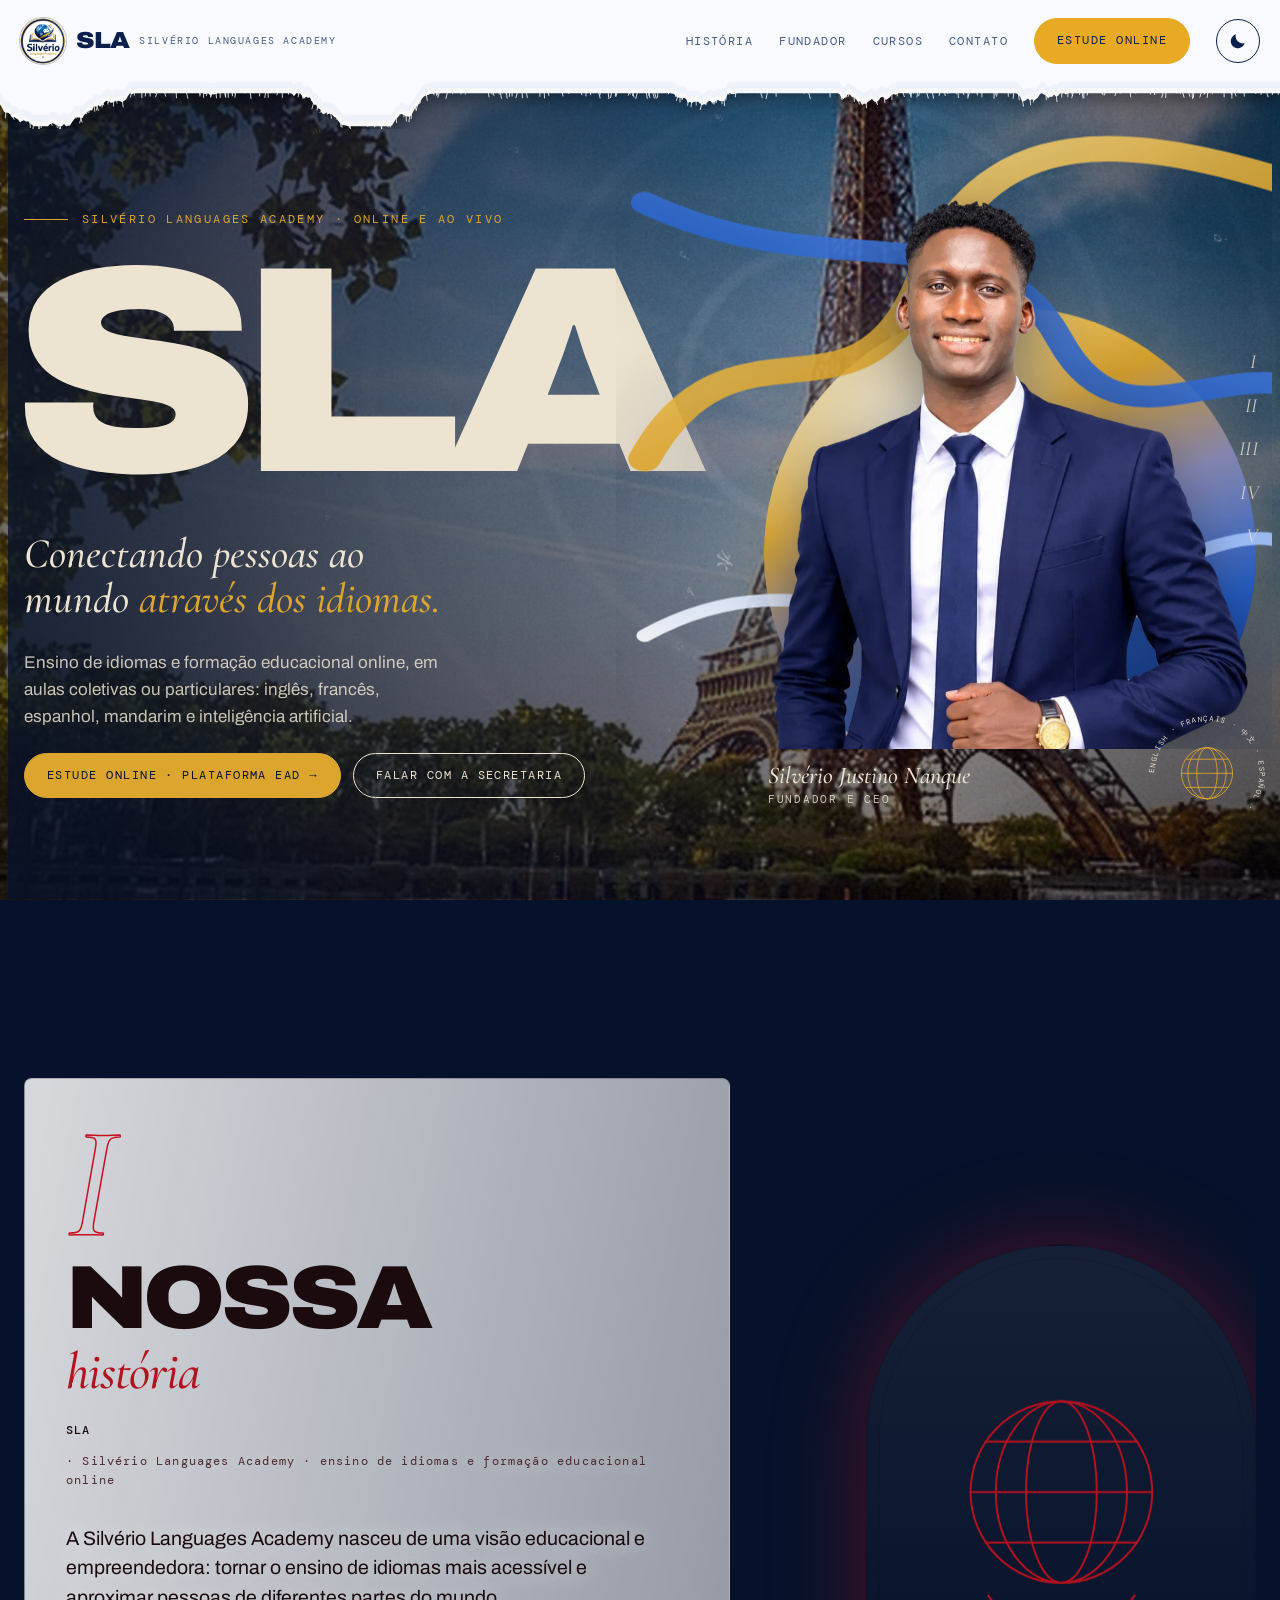
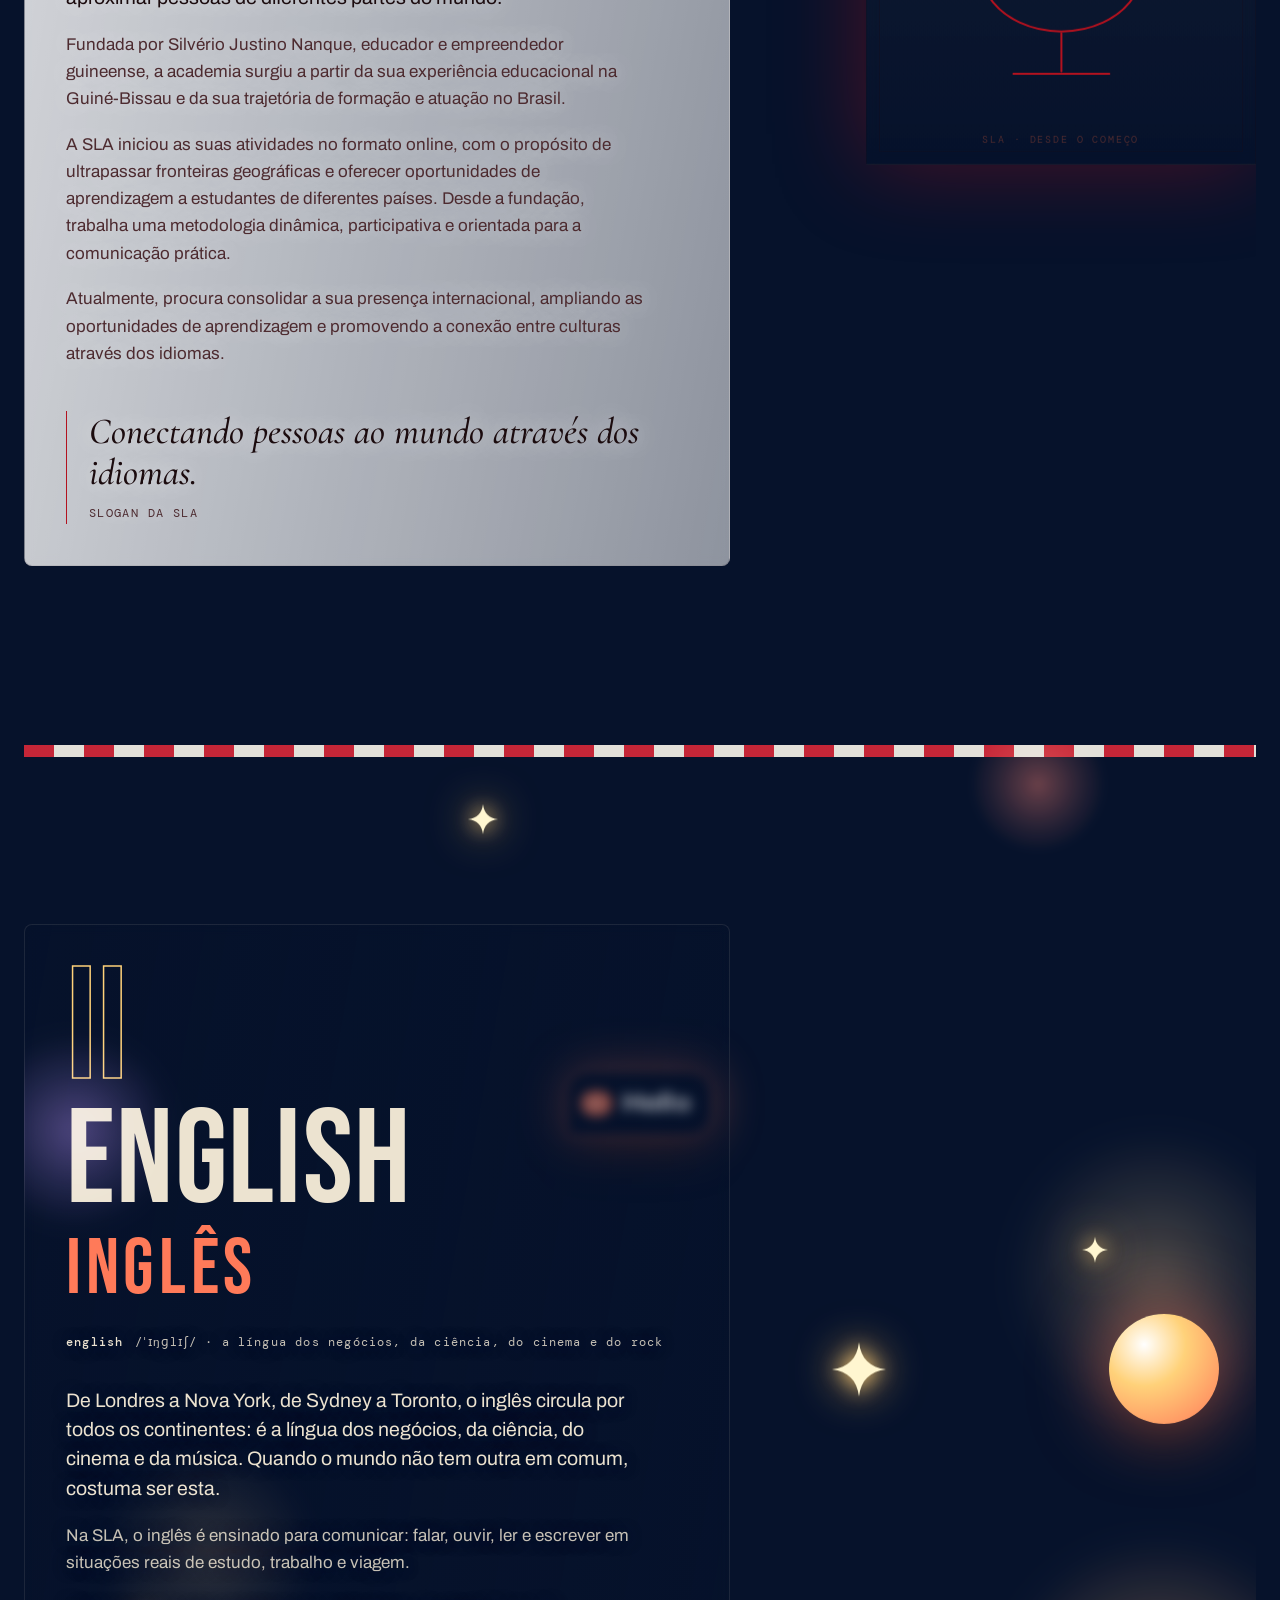
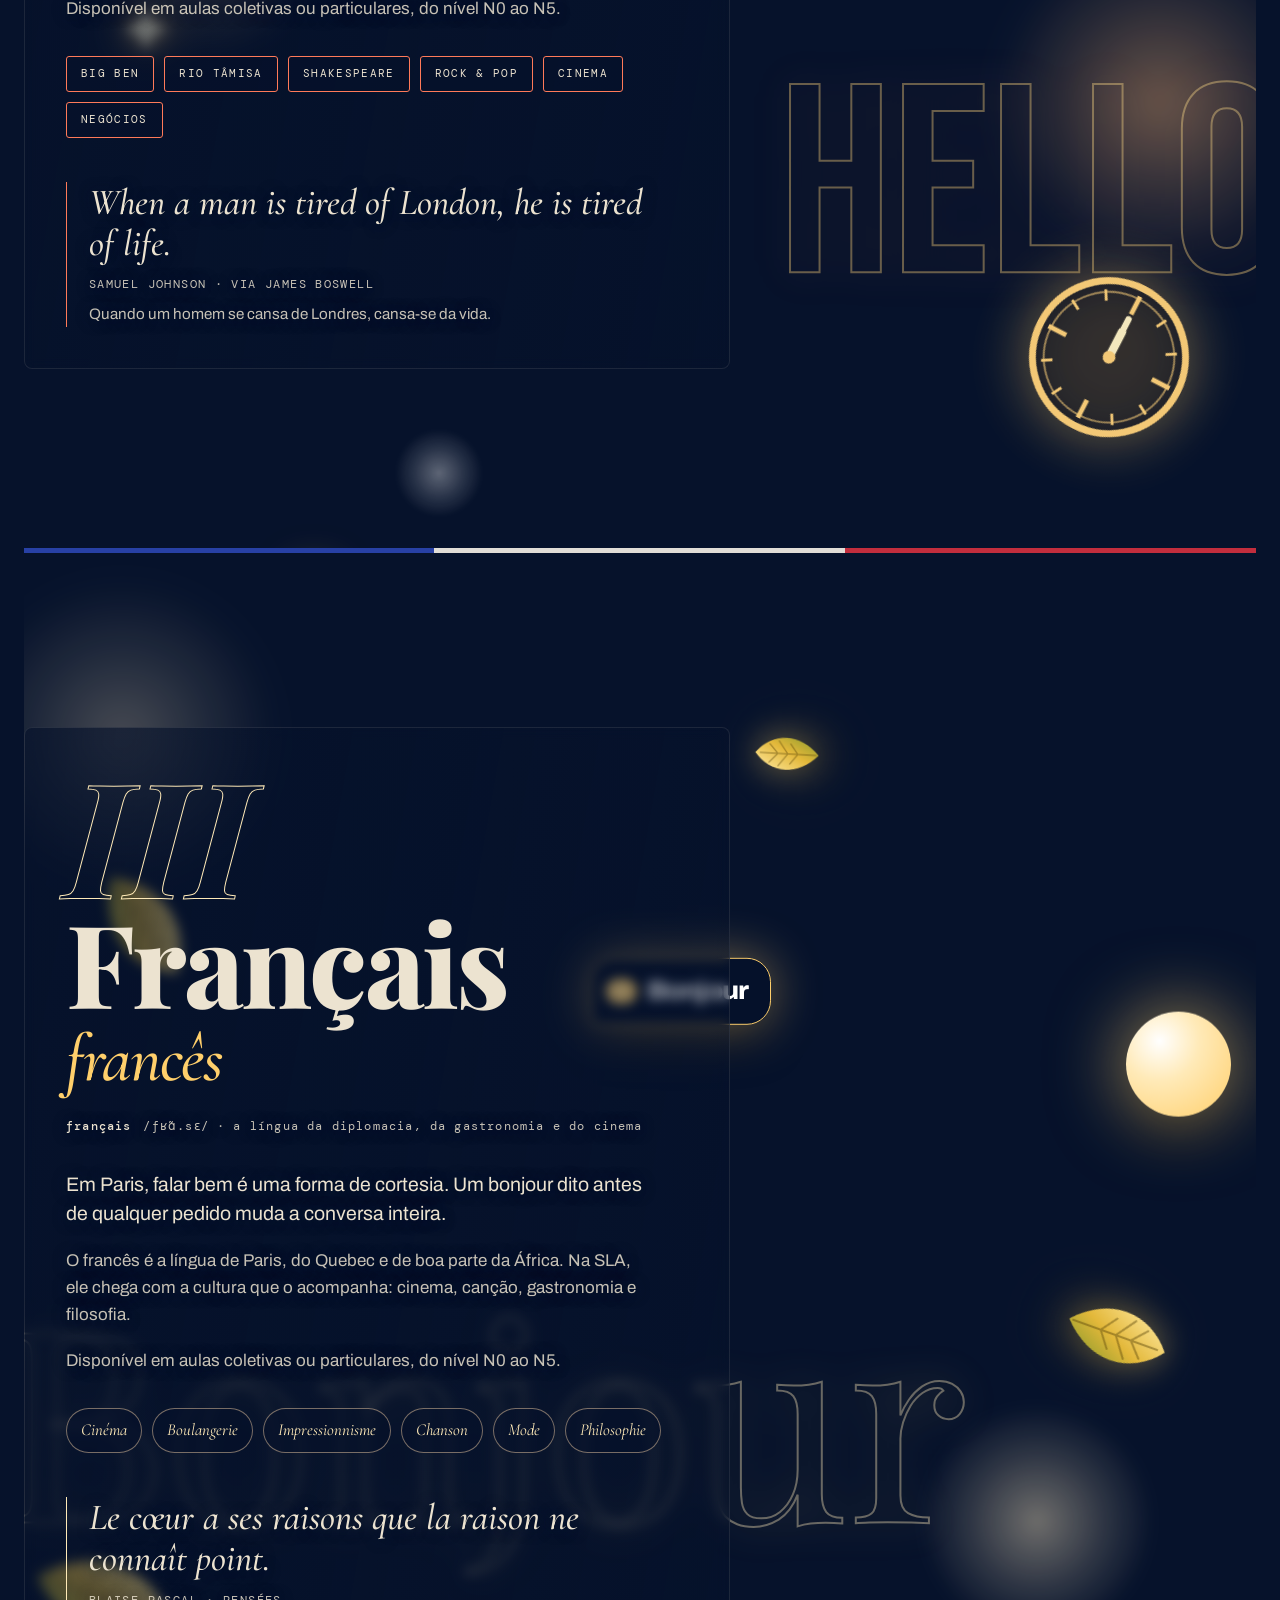
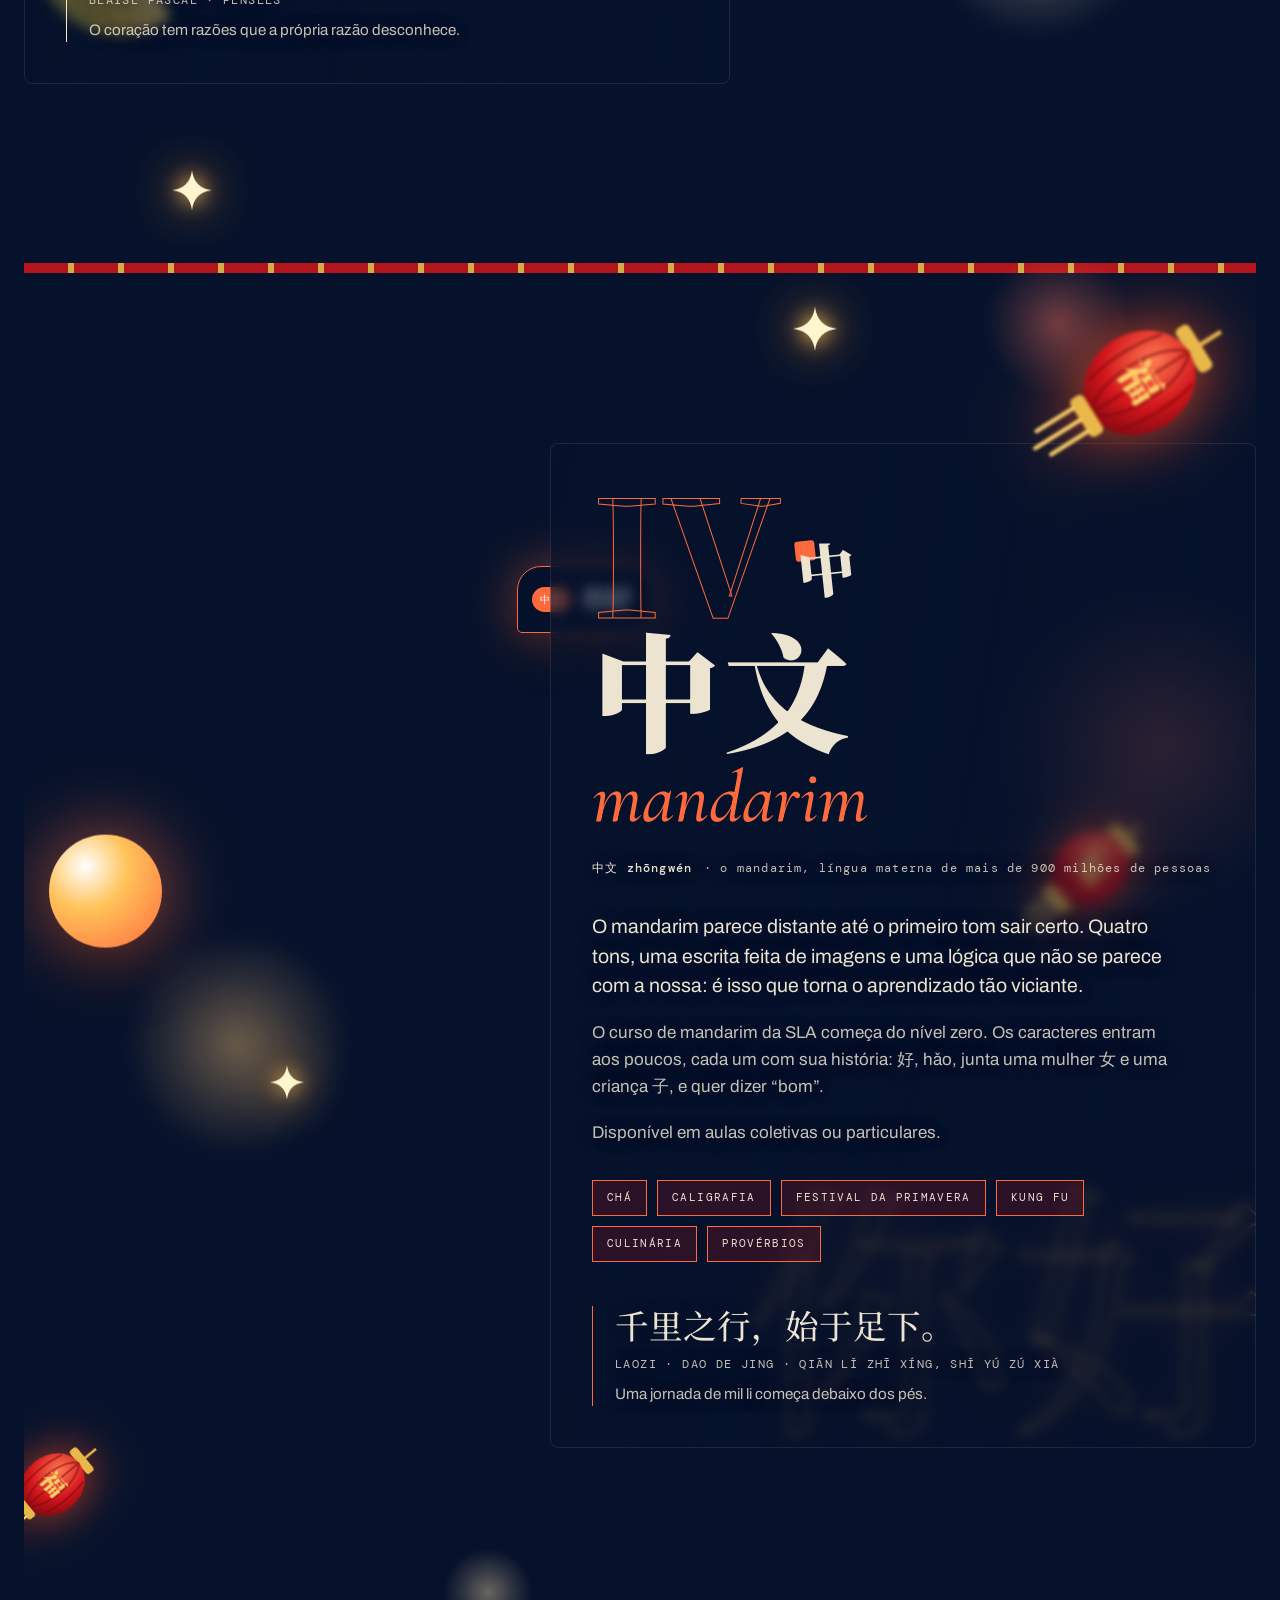
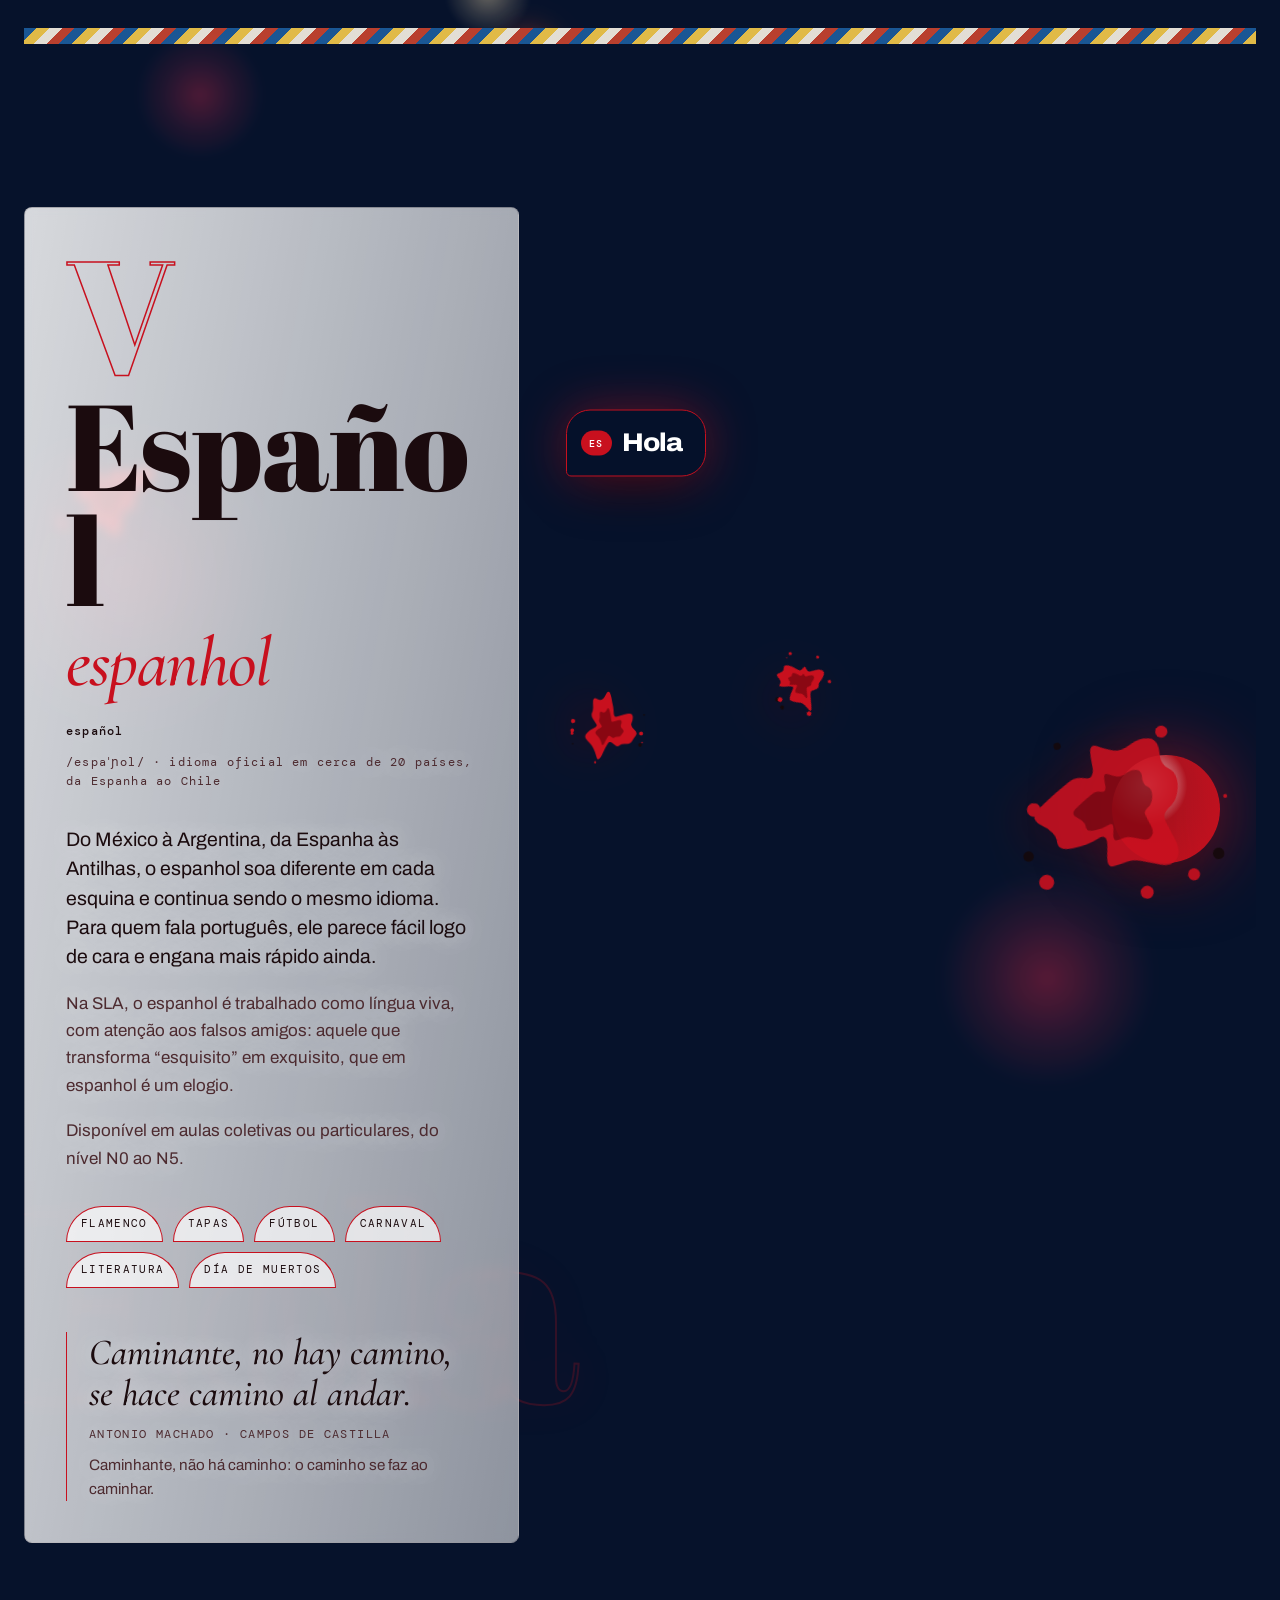
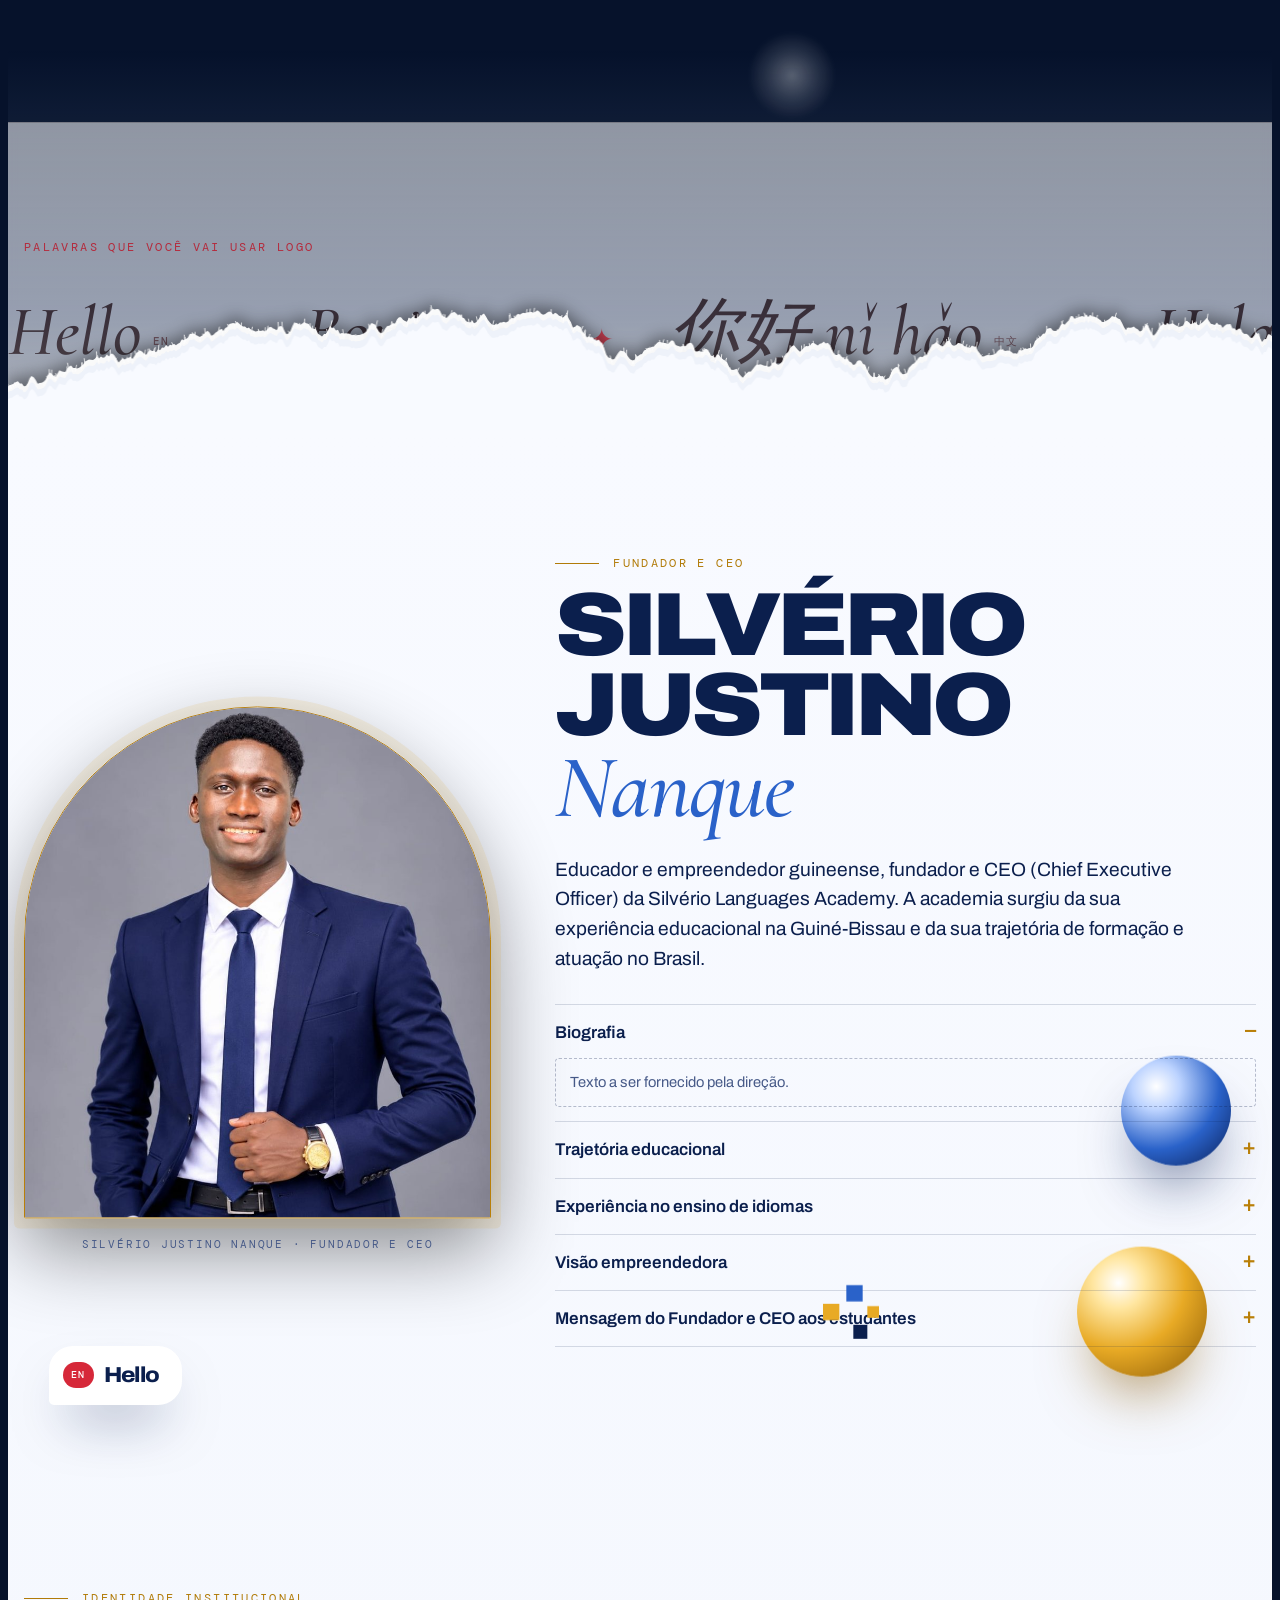
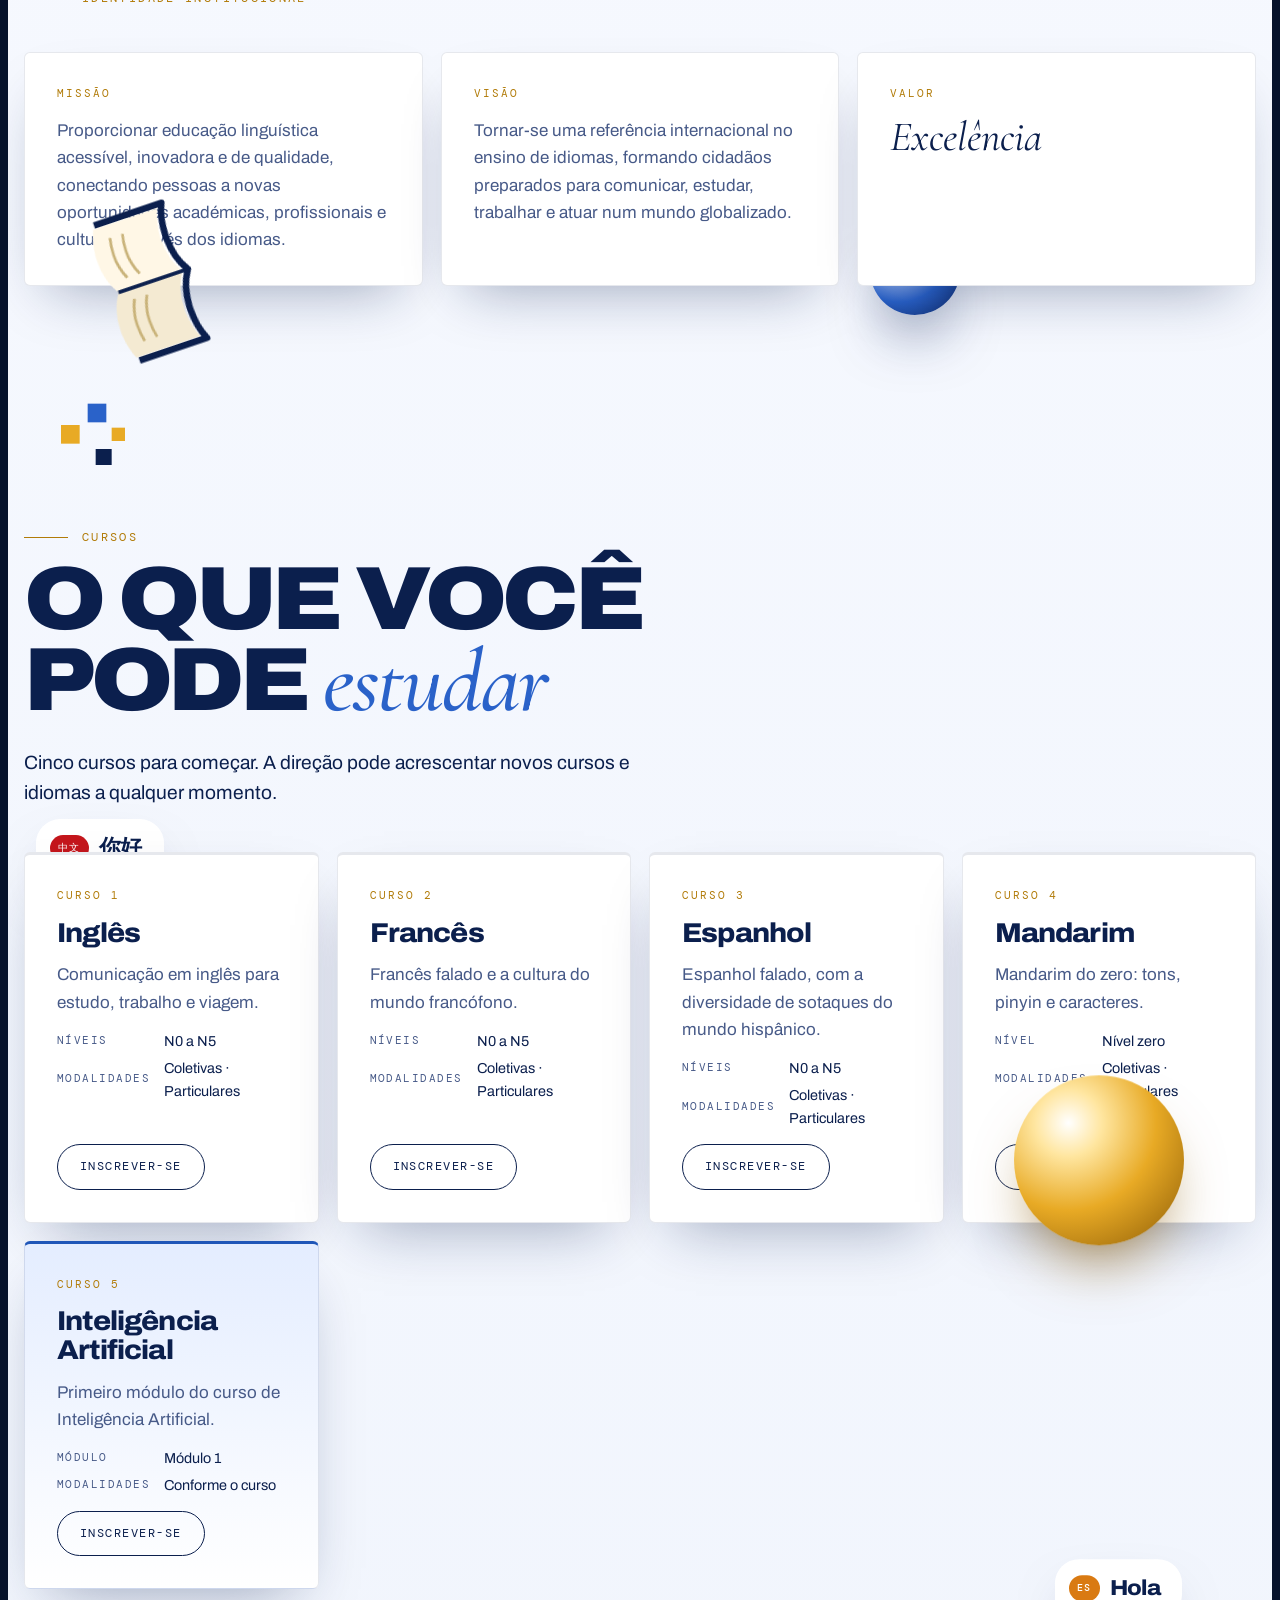
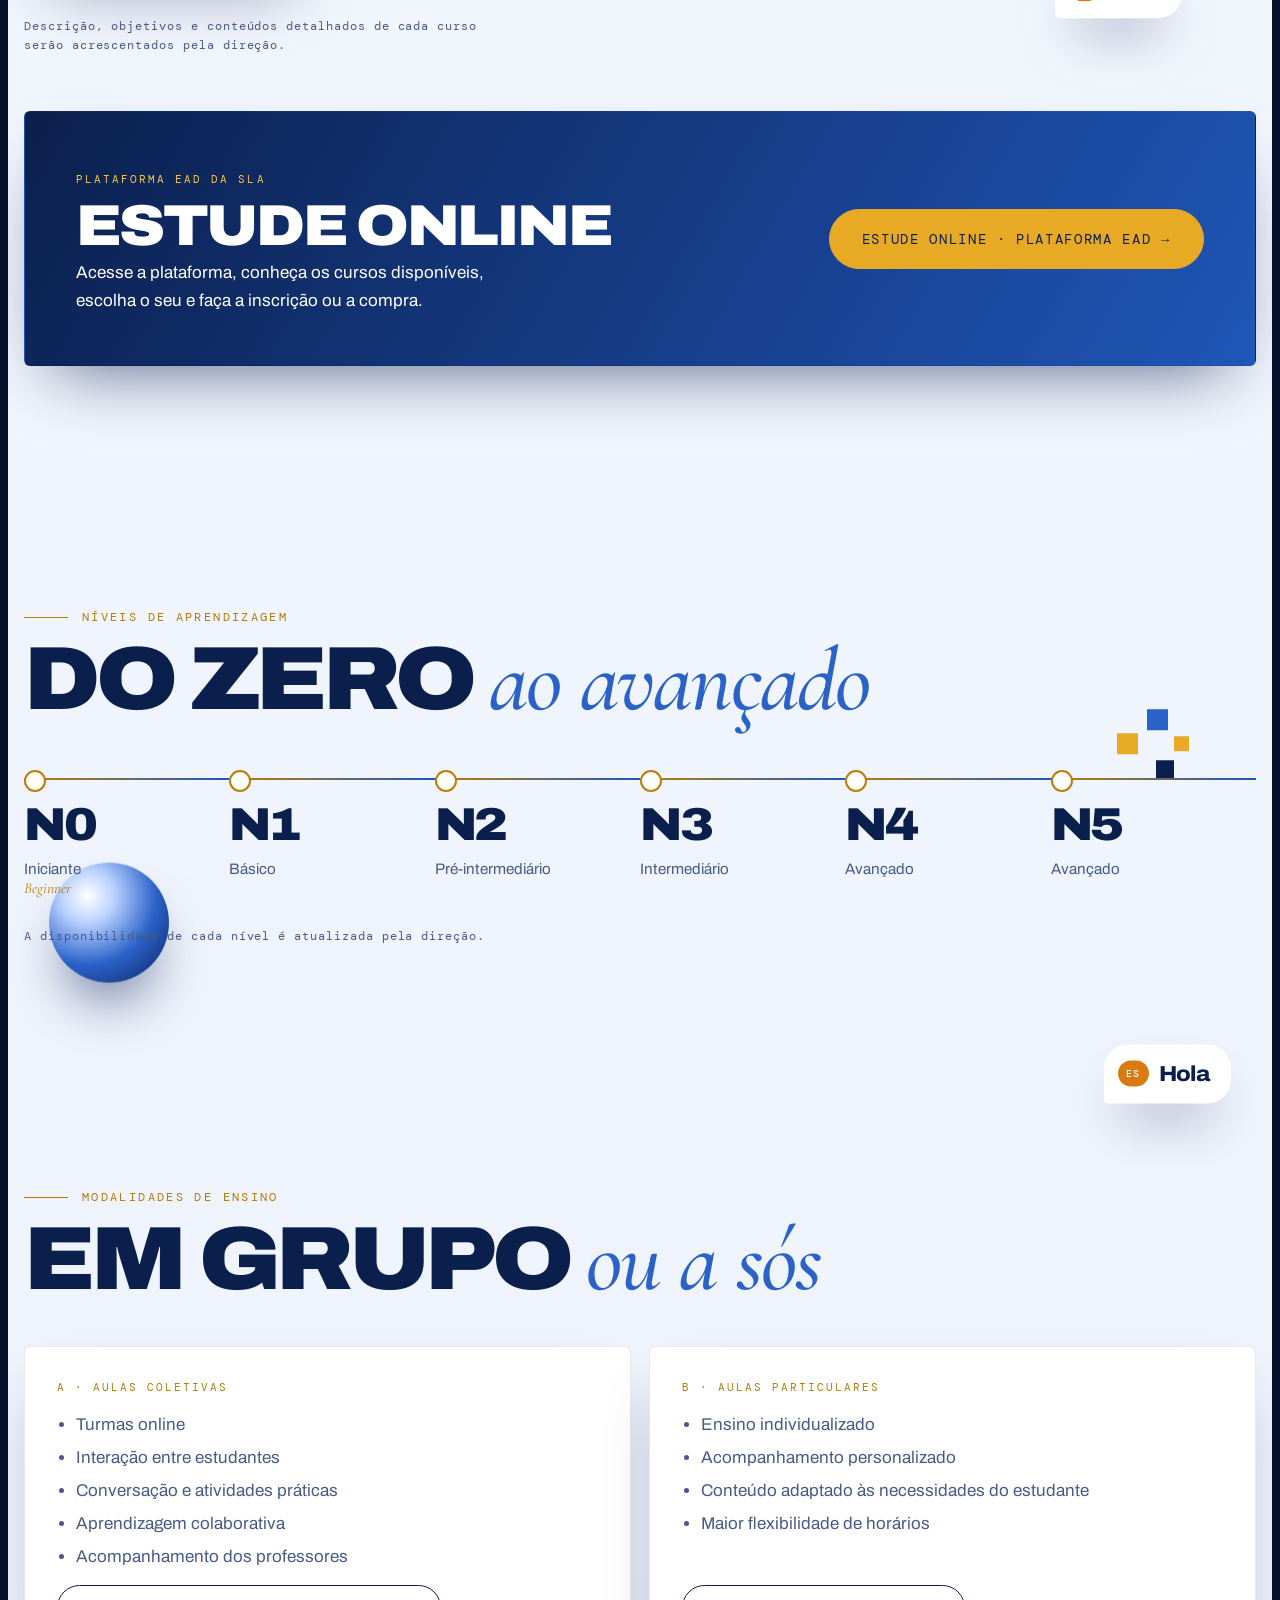
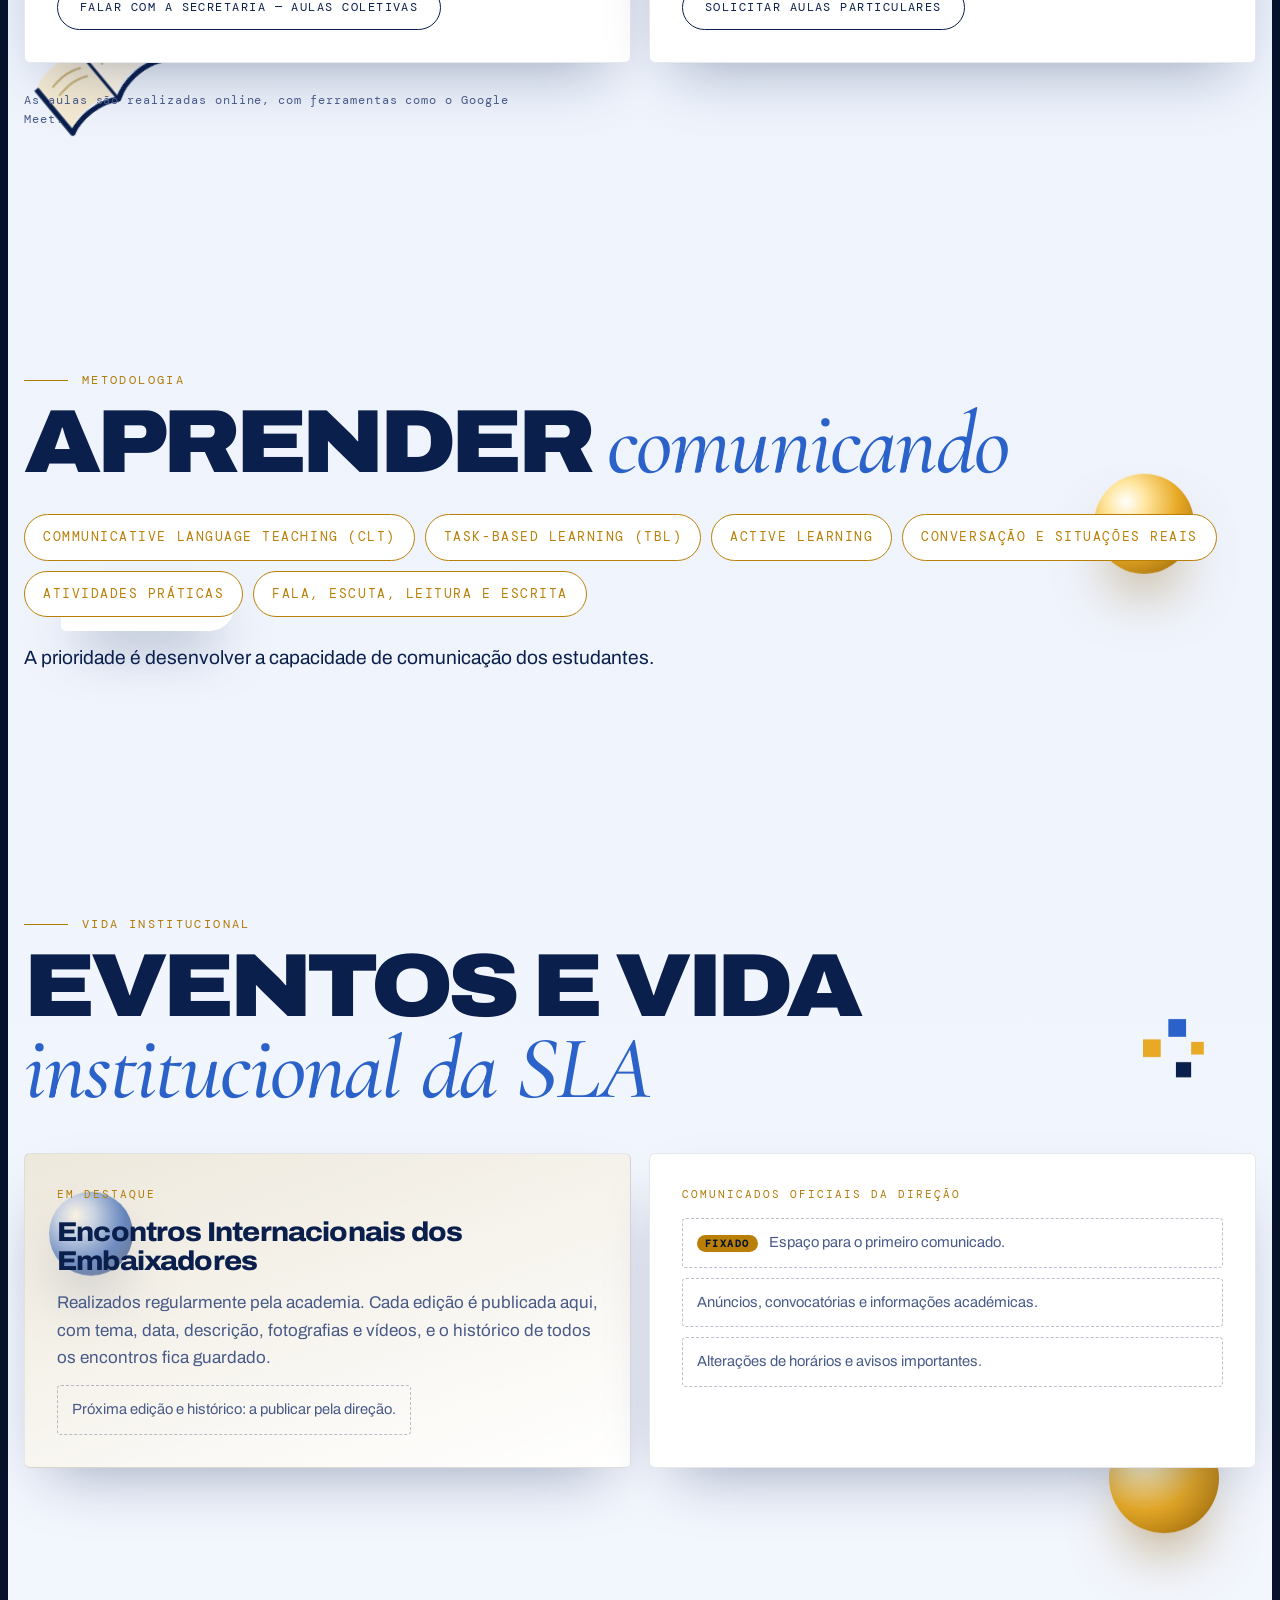
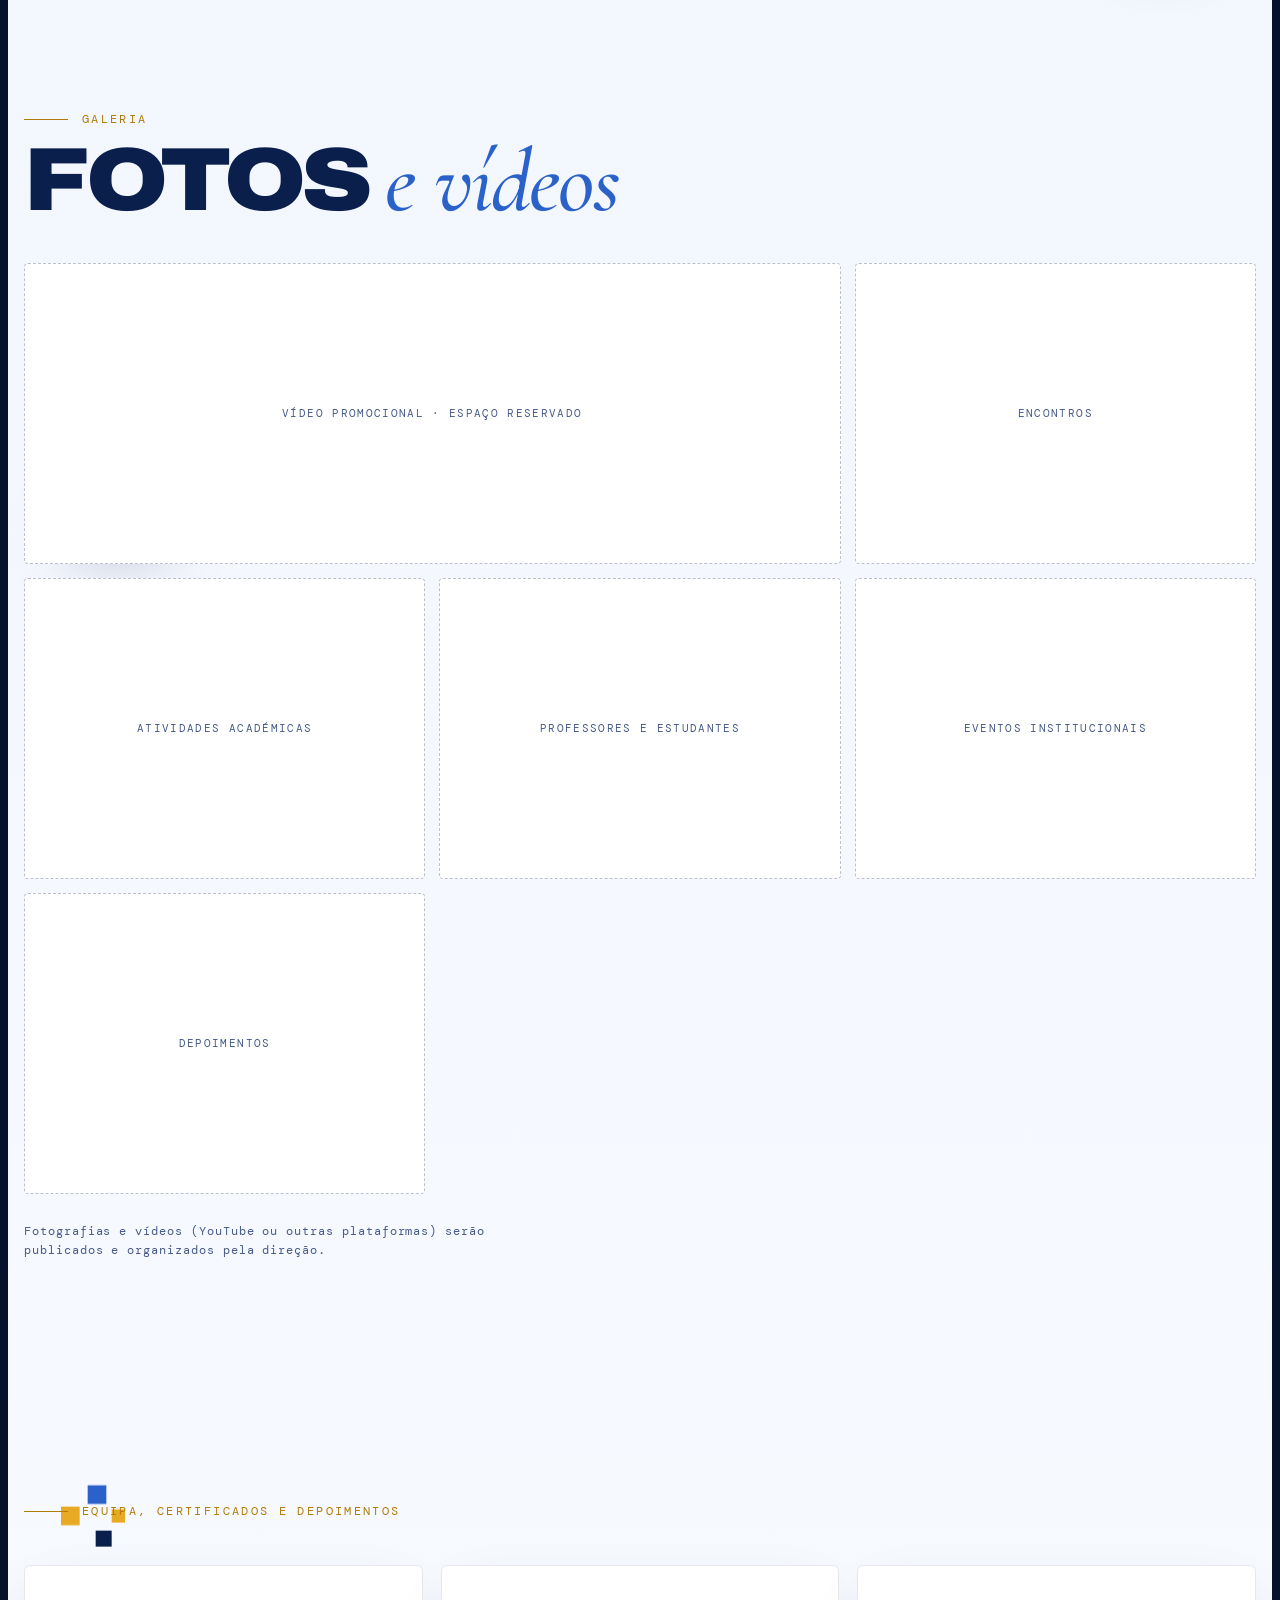
==== index.html @ 39417aad "atualizando" ====
<!doctype html>
<html lang="pt">
<head>
<meta charset="utf-8">
<meta name="viewport" content="width=device-width, initial-scale=1, viewport-fit=cover">
<meta name="description" content="Silvério Languages Academy — conectando pessoas ao mundo através dos idiomas. Inglês, francês, espanhol, mandarim e inteligência artificial, online e ao vivo.">
<meta name="theme-color" content="#06122b">
<title>Silvério Languages Academy</title>
<link rel="icon" href="favicon.ico" sizes="any">
<link rel="icon" type="image/png" sizes="32x32" href="img/favicon-32.png">
<link rel="icon" type="image/png" sizes="64x64" href="img/favicon-64.png">
<link rel="apple-touch-icon" sizes="180x180" href="apple-touch-icon.png">
<link rel="manifest" href="site.webmanifest">
<link rel="preconnect" href="https://fonts.googleapis.com">
<link rel="preconnect" href="https://fonts.gstatic.com" crossorigin>
<link rel="stylesheet" href="https://fonts.googleapis.com/css2?family=Archivo:wdth,wght@75..125,300..900&family=Cormorant+Garamond:ital,wght@0,500;1,400;1,500;1,600&family=Noto+Serif+SC:wght@500;900&family=Bebas+Neue&family=Playfair+Display:ital,wght@0,800;1,700&family=Abril+Fatface&family=DM+Mono:wght@400;500&display=swap">
<!-- estilos próprios, um arquivo por assunto -->
<link rel="stylesheet" href="css/01-base.css">
<link rel="stylesheet" href="css/02-nav.css">
<link rel="stylesheet" href="css/03-hero.css">
<link rel="stylesheet" href="css/04-chapters.css">
<link rel="stylesheet" href="css/05-languages.css">
<link rel="stylesheet" href="css/06-sections.css">
<link rel="stylesheet" href="css/07-sheet.css">
<link rel="stylesheet" href="css/08-dark-mode.css">
<link rel="stylesheet" href="css/09-parallax-fx.css">
</head>
<body>

<!-- ═══════ GRADIENTES SVG GLOBAIS ═══════ -->
<svg width="0" height="0" style="position:absolute" aria-hidden="true"><defs><linearGradient id="gLeaf" x1="0" y1="0" x2="1" y2="1"><stop offset="0" stop-color="#ffe9a0"/><stop offset=".55" stop-color="#e3b83a"/><stop offset="1" stop-color="#8a9a2c"/></linearGradient><radialGradient id="gLantern" cx=".38" cy=".3" r=".8"><stop offset="0" stop-color="#ff7a52"/><stop offset=".55" stop-color="#d4161c"/><stop offset="1" stop-color="#7a0610"/></radialGradient></defs></svg>
<!-- ═══════ PALCO WEBGL, BARRA DE PROGRESSO E CANVAS DO MODO ESCURO ═══════ -->
<canvas id="gl" aria-hidden="true"></canvas>
<div class="progress" aria-hidden="true"><i id="bar"></i></div>

<canvas id="ink" aria-hidden="true"></canvas>

<!-- ═══════ CABEÇALHO / MENU ═══════ -->
<header>
  <div class="wrap">
    <a class="logo" href="#topo" aria-label="Silvério Languages Academy, início"><img src="img/logo.jpg" alt="Logotipo da Silvério Languages Academy" width="46" height="46"><span>SLA</span> <small>Silvério Languages Academy</small></a>
    <nav aria-label="Principal">
      <a href="#historia">História</a>
      <a href="#fundador">Fundador</a>
      <a href="#cursos">Cursos</a>
      <a href="#contato">Contato</a>
      <a class="btn" data-ead href="#contato">Estude online</a>
      <button class="themebtn" id="themebtn" type="button" aria-label="Ativar modo escuro" aria-pressed="false"><svg class="i-moon" viewBox="0 0 24 24" width="20" height="20" aria-hidden="true"><path d="M20 14.5A8.5 8.5 0 0 1 9.5 4 8.5 8.5 0 1 0 20 14.5Z" fill="currentColor"/></svg><svg class="i-sun" viewBox="0 0 24 24" width="20" height="20" aria-hidden="true"><circle cx="12" cy="12" r="4.2" fill="currentColor"/><g stroke="currentColor" stroke-width="2" stroke-linecap="round"><path d="M12 2.5v2.4M12 19.1v2.4M2.5 12h2.4M19.1 12h2.4M5.3 5.3 7 7M17 17l1.7 1.7M5.3 18.7 7 17M17 7l1.7-1.7"/></g></svg></button>
    </nav>
  </div>
</header>

<!-- ═══════ PONTOS DE CAPÍTULO E AVISOS (TOAST) ═══════ -->
<div class="dots" id="dots" aria-label="Capítulos"></div>
<div class="toast" id="toast" role="status"></div>

<main id="topo">
  <!-- ═══════ PRIMEIRA TELA (HERO) ═══════ -->
  <section class="hero" data-ch="0">
    <div class="wrap hero-grid">
      <div class="hero-main">
        <p class="eyebrow">Silvério Languages Academy · online e ao vivo</p>
        <h1 aria-label="SLA"><span style="--i:0">S</span><span style="--i:1">L</span><span style="--i:2">A</span></h1>
        <div class="hero-sub">
          <p class="lede">Conectando pessoas ao mundo <em>através dos idiomas.</em></p>
          <div class="hero-side">
            <p>Ensino de idiomas e formação educacional online, em aulas coletivas ou particulares: inglês, francês, espanhol, mandarim e inteligência artificial.</p>
            <div class="actions">
              <a class="btn solid" data-ead href="#contato">Estude online · Plataforma EAD →</a>
              <a class="btn" data-wa="sec" target="_blank" rel="noopener" href="https://wa.me/5571982606512">Falar com a secretaria</a>
            </div>
          </div>
        </div>
      </div>
      <figure class="director">
        <div class="stage">
          <div class="disc" data-px=".1" data-mx="10" aria-hidden="true"></div>
          <svg class="ribbons" data-px="-.16" data-mx="-18" viewBox="0 0 100 114" aria-hidden="true" preserveAspectRatio="none">
            <defs>
              <linearGradient id="rg1" x1="0" y1="0" x2="1" y2="1"><stop offset="0" stop-color="#ffe9a8"/><stop offset=".5" stop-color="#dba52e"/><stop offset="1" stop-color="#b9781a"/></linearGradient>
              <linearGradient id="rg2" x1="1" y1="0" x2="0" y2="1"><stop offset="0" stop-color="#7fb2ff"/><stop offset=".55" stop-color="#2a62c9"/><stop offset="1" stop-color="#0b2a6b"/></linearGradient>
              <linearGradient id="rg3" x1="0" y1="1" x2="1" y2="0"><stop offset="0" stop-color="#ffffff"/><stop offset="1" stop-color="#9cc0ff"/></linearGradient>
            </defs>
            <g class="rb a"><path d="M-8 62C6 30 26 58 36 26S66 -8 108 12" stroke="url(#rg1)" stroke-width="5.2"/></g>
            <g class="rb b"><path d="M108 58C90 30 70 66 58 38S22 28 -8 10" stroke="url(#rg2)" stroke-width="4.4"/></g>
            <g class="rb c"><path d="M-8 98C20 78 38 108 68 88S96 82 108 100" stroke="url(#rg3)" stroke-width="2.6"/></g>
          </svg>
          <div class="cutbox" data-px=".04" data-mx="5">
            <img class="cut" src="img/ceo_cut.webp" alt="Silvério Justino Nanque, fundador e CEO da Silvério Languages Academy" width="860" height="983">
            <canvas id="ascii" role="img" aria-label="Retrato de Silvério Justino Nanque desenhado em ASCII art"></canvas>
          </div>
        </div>
        <figcaption><b>Silvério Justino Nanque</b><span>Fundador e CEO</span></figcaption>
        <div class="badge" data-px="-.22" aria-hidden="true">
          <svg viewBox="0 0 200 200">
            <defs><path id="circ" d="M100,100 m-82,0 a82,82 0 1,1 164,0 a82,82 0 1,1 -164,0"/></defs>
            <g class="ring"><text><textPath href="#circ">english · français · 中文 · español · </textPath></text></g>
            <g fill="none" stroke="#dba52e" stroke-width="1.4" stroke-linecap="round">
              <circle cx="100" cy="100" r="40"/><ellipse cx="100" cy="100" rx="16" ry="40"/><ellipse cx="100" cy="100" rx="30" ry="40"/>
              <path d="M60 100H140M68 78H132M68 122H132"/>
            </g>
          </svg>
        </div>
      </figure>
    </div>
  </section>

  <!-- ═══════ HISTÓRIA DA ACADEMIA ═══════ -->
  <section class="chapter on-paper" id="historia" data-ch="1">
    <div class="wrap">
      <div class="ctext">
        <span class="numeral" data-r>I</span>
        <h2 data-r style="--d:80">Nossa <span class="it">história</span></h2>
        <p class="gloss" data-r style="--d:140"><b>SLA</b> · Silvério Languages Academy · ensino de idiomas e formação educacional online</p>
        <div class="body" data-r style="--d:200">
          <p>A Silvério Languages Academy nasceu de uma visão educacional e empreendedora: tornar o ensino de idiomas mais acessível e aproximar pessoas de diferentes partes do mundo.</p>
          <p>Fundada por Silvério Justino Nanque, educador e empreendedor guineense, a academia surgiu a partir da sua experiência educacional na Guiné-Bissau e da sua trajetória de formação e atuação no Brasil.</p>
          <p>A SLA iniciou as suas atividades no formato online, com o propósito de ultrapassar fronteiras geográficas e oferecer oportunidades de aprendizagem a estudantes de diferentes países. Desde a fundação, trabalha uma metodologia dinâmica, participativa e orientada para a comunicação prática.</p>
          <p>Atualmente, procura consolidar a sua presença internacional, ampliando as oportunidades de aprendizagem e promovendo a conexão entre culturas através dos idiomas.</p>
        </div>
        <blockquote class="quote" data-r style="--d:260">
          <q>Conectando pessoas ao mundo através dos idiomas.</q>
          <cite>Slogan da SLA</cite>
        </blockquote>
      </div>
      <figure class="cart arch" data-px="-.1" data-r style="--d:150">
        <svg class="draw" viewBox="0 0 240 320" aria-label="Globo terrestre em um suporte" role="img">
          <circle pathLength="1" style="--k:0" cx="120" cy="150" r="72"/>
          <ellipse pathLength="1" style="--k:1" cx="120" cy="150" rx="28" ry="72"/>
          <ellipse pathLength="1" style="--k:2" cx="120" cy="150" rx="52" ry="72"/>
          <path pathLength="1" style="--k:3" d="M48 150H192M60 110H180M60 190H180"/>
          <path pathLength="1" style="--k:4" d="M62 232C86 270 154 270 178 232"/>
          <path pathLength="1" style="--k:5" d="M120 262V292M82 294H158"/>
        </svg>
        <figcaption>SLA · desde o começo</figcaption>
      </figure>
    </div>
  </section>

  <!-- ═══════ IDIOMA · INGLÊS ═══════ -->
  <section class="chapter t-en" data-ch="2" data-word="HELLO">
    <span class="fl ghost" data-px=".22" style="right:-2%;bottom:2%" aria-hidden="true">HELLO</span><i class="fl bk" data-px="-.5" style="--s:220px;left:6%;top:14%;--c:var(--gold);--o:.38;--b:6px" aria-hidden="true"></i><i class="fl bk" data-px=".45" style="--s:140px;right:12%;top:30%;--c:var(--accent);--o:.4;--b:3px" aria-hidden="true"></i><i class="fl bk" data-px="-.3" style="--s:90px;left:30%;top:70%;--c:#fff;--o:.35;--b:1px" aria-hidden="true"></i><i class="fl bk" data-px=".6" style="--s:300px;right:-4%;top:70%;--c:var(--gold);--o:.28;--b:12px" aria-hidden="true"></i>
    <span class="fl bubble " data-px="-.24" style="left:44%;top:6%" aria-hidden="true"><b>EN</b>Hello</span><i class="fl orb " data-px=".3" style="--s:88px;right:3%;top:62%" aria-hidden="true"></i>
    <svg class="fl clockf" data-px="-.34" data-rot="2" style="width:170px;right:5%;top:56%;filter:drop-shadow(0 0 28px rgba(255,200,90,.7))" viewBox="0 0 120 120" aria-hidden="true"><circle cx="60" cy="60" r="54" fill="rgba(6,12,32,.55)" stroke="#ffd27a" stroke-width="5"/><circle cx="60" cy="60" r="46" fill="none" stroke="#ffd27a" stroke-width="1.4" opacity=".6"/><path d="M60 12V26" stroke="#ffd27a" stroke-width="3.4" transform="rotate(0 60 60)"/><path d="M60 12V20" stroke="#ffd27a" stroke-width="2" transform="rotate(30 60 60)"/><path d="M60 12V20" stroke="#ffd27a" stroke-width="2" transform="rotate(60 60 60)"/><path d="M60 12V26" stroke="#ffd27a" stroke-width="3.4" transform="rotate(90 60 60)"/><path d="M60 12V20" stroke="#ffd27a" stroke-width="2" transform="rotate(120 60 60)"/><path d="M60 12V20" stroke="#ffd27a" stroke-width="2" transform="rotate(150 60 60)"/><path d="M60 12V26" stroke="#ffd27a" stroke-width="3.4" transform="rotate(180 60 60)"/><path d="M60 12V20" stroke="#ffd27a" stroke-width="2" transform="rotate(210 60 60)"/><path d="M60 12V20" stroke="#ffd27a" stroke-width="2" transform="rotate(240 60 60)"/><path d="M60 12V26" stroke="#ffd27a" stroke-width="3.4" transform="rotate(270 60 60)"/><path d="M60 12V20" stroke="#ffd27a" stroke-width="2" transform="rotate(300 60 60)"/><path d="M60 12V20" stroke="#ffd27a" stroke-width="2" transform="rotate(330 60 60)"/><g class="hm"><path d="M60 60V30" stroke="#fff3c4" stroke-width="4.5" stroke-linecap="round"/></g><g class="hh"><path d="M60 60V40" stroke="#fff3c4" stroke-width="6" stroke-linecap="round"/></g><circle cx="60" cy="60" r="4.5" fill="#ffd27a"/></svg><svg class="fl glint " data-px="-.55" style="width:46px;left:8%;top:22%;--dl:0s" viewBox="0 0 40 40" aria-hidden="true"><path d="M20 0C21.5 12 28 18.5 40 20C28 21.5 21.5 28 20 40C18.5 28 12 21.5 0 20C12 18.5 18.5 12 20 0Z" fill="#fff6d0"/></svg><svg class="fl glint " data-px=".5" style="width:30px;left:36%;top:40%;--dl:.8s" viewBox="0 0 40 40" aria-hidden="true"><path d="M20 0C21.5 12 28 18.5 40 20C28 21.5 21.5 28 20 40C18.5 28 12 21.5 0 20C12 18.5 18.5 12 20 0Z" fill="#fff6d0"/></svg><svg class="fl glint " data-px="-.4" style="width:54px;right:30%;top:14%;--dl:1.4s" viewBox="0 0 40 40" aria-hidden="true"><path d="M20 0C21.5 12 28 18.5 40 20C28 21.5 21.5 28 20 40C18.5 28 12 21.5 0 20C12 18.5 18.5 12 20 0Z" fill="#fff6d0"/></svg><svg class="fl glint " data-px=".6" style="width:26px;right:12%;top:78%;--dl:2s" viewBox="0 0 40 40" aria-hidden="true"><path d="M20 0C21.5 12 28 18.5 40 20C28 21.5 21.5 28 20 40C18.5 28 12 21.5 0 20C12 18.5 18.5 12 20 0Z" fill="#fff6d0"/></svg><svg class="fl glint " data-px="-.3" style="width:38px;left:22%;top:80%;--dl:.4s" viewBox="0 0 40 40" aria-hidden="true"><path d="M20 0C21.5 12 28 18.5 40 20C28 21.5 21.5 28 20 40C18.5 28 12 21.5 0 20C12 18.5 18.5 12 20 0Z" fill="#fff6d0"/></svg><i class="fl bk front" data-px="-.7" style="--s:340px;right:-6%;top:6%;--c:#ffb35a;--o:.4;--b:14px" aria-hidden="true"></i><i class="fl bk front" data-px=".75" style="--s:200px;left:-4%;top:74%;--c:#b98cff;--o:.4;--b:10px" aria-hidden="true"></i>
    <div class="wrap">
      <div class="ctext">
        <span class="numeral" data-r>II</span>
        <h2 data-r style="--d:80">English <span class="it">inglês</span></h2>
        <p class="gloss" data-r style="--d:140"><b>english</b> /ˈɪŋɡlɪʃ/ · a língua dos negócios, da ciência, do cinema e do rock</p>
        <div class="body" data-r style="--d:200">
          <p>De Londres a Nova York, de Sydney a Toronto, o inglês circula por todos os continentes: é a língua dos negócios, da ciência, do cinema e da música. Quando o mundo não tem outra em comum, costuma ser esta.</p>
          <p>Na SLA, o inglês é ensinado para comunicar: falar, ouvir, ler e escrever em situações reais de estudo, trabalho e viagem.</p>
          <p>Disponível em aulas coletivas ou particulares, do nível N0 ao N5.</p>
        </div>
        <ul class="chips" data-r style="--d:240"><li>Big Ben</li><li>Rio Tâmisa</li><li>Shakespeare</li><li>Rock &amp; pop</li><li>Cinema</li><li>Negócios</li></ul>
        <blockquote class="quote" data-r style="--d:280">
          <q>When a man is tired of London, he is tired of life.</q>
          <cite>Samuel Johnson · via James Boswell</cite>
          <span>Quando um homem se cansa de Londres, cansa-se da vida.</span>
        </blockquote>
      </div>
    </div>
  </section>

  <!-- ═══════ IDIOMA · FRANCÊS ═══════ -->
  <section class="chapter t-fr" data-ch="3" data-word="Bonjour">
    <span class="fl ghost" data-px=".22" style="left:-2%;bottom:2%" aria-hidden="true">Bonjour</span><i class="fl bk" data-px="-.5" style="--s:240px;right:8%;top:10%;--c:var(--gold);--o:.42;--b:6px" aria-hidden="true"></i><i class="fl bk" data-px=".45" style="--s:130px;left:10%;top:34%;--c:#fff;--o:.4;--b:3px" aria-hidden="true"></i><i class="fl bk" data-px="-.3" style="--s:100px;right:30%;top:72%;--c:var(--accent);--o:.38;--b:2px" aria-hidden="true"></i><i class="fl bk" data-px=".6" style="--s:320px;left:-5%;top:68%;--c:var(--gold);--o:.26;--b:12px" aria-hidden="true"></i>
    <span class="fl bubble " data-px="-.22" style="left:46%;top:7%" aria-hidden="true"><b>FR</b>Bonjour</span><i class="fl orb " data-px=".28" style="--s:84px;right:2%;top:66%" aria-hidden="true"></i>
    <svg class="fl leaf oy" data-px="-.62" data-rot="3" style="width:110px;left:2%;top:6%;filter:blur(2px)" viewBox="0 0 60 82" aria-hidden="true"><path d="M30 3C54 22 57 54 30 79C3 54 6 22 30 3Z" fill="url(#gLeaf)"/><path d="M30 9V76M30 30L19 20M30 42L15 31M30 54L18 45M30 30L41 20M30 42L45 31M30 54L42 45" stroke="rgba(90,70,10,.45)" stroke-width="1.6" fill="none" stroke-linecap="round"/></svg><svg class="fl leaf g" data-px=".5" data-rot="-4" style="width:64px;left:30%;top:20%" viewBox="0 0 60 82" aria-hidden="true"><path d="M30 3C54 22 57 54 30 79C3 54 6 22 30 3Z" fill="url(#gLeaf)"/><path d="M30 9V76M30 30L19 20M30 42L15 31M30 54L18 45M30 30L41 20M30 42L45 31M30 54L42 45" stroke="rgba(90,70,10,.45)" stroke-width="1.6" fill="none" stroke-linecap="round"/></svg><svg class="fl leaf g" data-px="-.38" data-rot="5" style="width:80px;right:8%;top:14%" viewBox="0 0 60 82" aria-hidden="true"><path d="M30 3C54 22 57 54 30 79C3 54 6 22 30 3Z" fill="url(#gLeaf)"/><path d="M30 9V76M30 30L19 20M30 42L15 31M30 54L18 45M30 30L41 20M30 42L45 31M30 54L42 45" stroke="rgba(90,70,10,.45)" stroke-width="1.6" fill="none" stroke-linecap="round"/></svg><svg class="fl leaf oy front" data-px=".7" data-rot="-3" style="width:140px;right:-2%;top:44%;filter:blur(4px)" viewBox="0 0 60 82" aria-hidden="true"><path d="M30 3C54 22 57 54 30 79C3 54 6 22 30 3Z" fill="url(#gLeaf)"/><path d="M30 9V76M30 30L19 20M30 42L15 31M30 54L18 45M30 30L41 20M30 42L45 31M30 54L42 45" stroke="rgba(90,70,10,.45)" stroke-width="1.6" fill="none" stroke-linecap="round"/></svg><svg class="fl leaf oy" data-px="-.5" data-rot="4" style="width:58px;left:46%;top:72%" viewBox="0 0 60 82" aria-hidden="true"><path d="M30 3C54 22 57 54 30 79C3 54 6 22 30 3Z" fill="url(#gLeaf)"/><path d="M30 9V76M30 30L19 20M30 42L15 31M30 54L18 45M30 30L41 20M30 42L45 31M30 54L42 45" stroke="rgba(90,70,10,.45)" stroke-width="1.6" fill="none" stroke-linecap="round"/></svg><svg class="fl leaf g" data-px=".42" data-rot="-6" style="width:92px;left:6%;top:70%;filter:blur(1.5px)" viewBox="0 0 60 82" aria-hidden="true"><path d="M30 3C54 22 57 54 30 79C3 54 6 22 30 3Z" fill="url(#gLeaf)"/><path d="M30 9V76M30 30L19 20M30 42L15 31M30 54L18 45M30 30L41 20M30 42L45 31M30 54L42 45" stroke="rgba(90,70,10,.45)" stroke-width="1.6" fill="none" stroke-linecap="round"/></svg><svg class="fl leaf oy front" data-px="-.72" data-rot="3" style="width:120px;right:22%;top:84%;filter:blur(3px)" viewBox="0 0 60 82" aria-hidden="true"><path d="M30 3C54 22 57 54 30 79C3 54 6 22 30 3Z" fill="url(#gLeaf)"/><path d="M30 9V76M30 30L19 20M30 42L15 31M30 54L18 45M30 30L41 20M30 42L45 31M30 54L42 45" stroke="rgba(90,70,10,.45)" stroke-width="1.6" fill="none" stroke-linecap="round"/></svg><svg class="fl leaf g" data-px=".3" data-rot="5" style="width:50px;right:36%;top:46%" viewBox="0 0 60 82" aria-hidden="true"><path d="M30 3C54 22 57 54 30 79C3 54 6 22 30 3Z" fill="url(#gLeaf)"/><path d="M30 9V76M30 30L19 20M30 42L15 31M30 54L18 45M30 30L41 20M30 42L45 31M30 54L42 45" stroke="rgba(90,70,10,.45)" stroke-width="1.6" fill="none" stroke-linecap="round"/></svg><svg class="fl glint gold" data-px="-.5" style="width:40px;left:12%;top:38%;--dl:.2s" viewBox="0 0 40 40" aria-hidden="true"><path d="M20 0C21.5 12 28 18.5 40 20C28 21.5 21.5 28 20 40C18.5 28 12 21.5 0 20C12 18.5 18.5 12 20 0Z" fill="#fff6d0"/></svg><svg class="fl glint gold" data-px=".55" style="width:30px;right:20%;top:30%;--dl:1.1s" viewBox="0 0 40 40" aria-hidden="true"><path d="M20 0C21.5 12 28 18.5 40 20C28 21.5 21.5 28 20 40C18.5 28 12 21.5 0 20C12 18.5 18.5 12 20 0Z" fill="#fff6d0"/></svg><svg class="fl glint gold" data-px="-.35" style="width:48px;right:4%;top:70%;--dl:1.8s" viewBox="0 0 40 40" aria-hidden="true"><path d="M20 0C21.5 12 28 18.5 40 20C28 21.5 21.5 28 20 40C18.5 28 12 21.5 0 20C12 18.5 18.5 12 20 0Z" fill="#fff6d0"/></svg>
    <div class="wrap">
      <div class="ctext">
        <span class="numeral" data-r>III</span>
        <h2 data-r style="--d:80">Français <span class="it">francês</span></h2>
        <p class="gloss" data-r style="--d:140"><b>français</b> /fʁɑ̃.sɛ/ · a língua da diplomacia, da gastronomia e do cinema</p>
        <div class="body" data-r style="--d:200">
          <p>Em Paris, falar bem é uma forma de cortesia. Um bonjour dito antes de qualquer pedido muda a conversa inteira.</p>
          <p>O francês é a língua de Paris, do Quebec e de boa parte da África. Na SLA, ele chega com a cultura que o acompanha: cinema, canção, gastronomia e filosofia.</p>
          <p>Disponível em aulas coletivas ou particulares, do nível N0 ao N5.</p>
        </div>
        <ul class="chips" data-r style="--d:240"><li>Cinéma</li><li>Boulangerie</li><li>Impressionnisme</li><li>Chanson</li><li>Mode</li><li>Philosophie</li></ul>
        <blockquote class="quote" data-r style="--d:260">
          <q>Le cœur a ses raisons que la raison ne connaît point.</q>
          <cite>Blaise Pascal · Pensées</cite>
          <span>O coração tem razões que a própria razão desconhece.</span>
        </blockquote>
      </div>
    </div>
  </section>

  <!-- ═══════ IDIOMA · MANDARIM ═══════ -->
  <section class="chapter flip t-zh" data-ch="4" data-word="你好">
    <span class="fl ghost" data-px=".22" style="right:-2%;bottom:0" aria-hidden="true">你好</span><i class="fl bk" data-px="-.5" style="--s:230px;left:8%;top:12%;--c:var(--gold);--o:.4;--b:6px" aria-hidden="true"></i><i class="fl bk" data-px=".45" style="--s:150px;right:10%;top:32%;--c:var(--accent);--o:.42;--b:3px" aria-hidden="true"></i><i class="fl bk" data-px="-.3" style="--s:90px;left:34%;top:72%;--c:#ffe3a0;--o:.4;--b:1px" aria-hidden="true"></i><i class="fl bk" data-px=".6" style="--s:320px;right:-5%;top:68%;--c:var(--accent);--o:.28;--b:12px" aria-hidden="true"></i>
    <span class="fl bubble " data-px="-.22" style="left:40%;top:6%" aria-hidden="true"><b>中文</b>你好</span><i class="fl orb " data-px=".3" style="--s:90px;left:2%;top:64%" aria-hidden="true"></i>
    <svg class="fl lantern " data-px="-.6" data-rot="2" style="width:84px;right:6%;top:-3%;filter:drop-shadow(0 0 26px rgba(255,80,30,.8))" viewBox="0 0 70 130" aria-hidden="true"><path d="M35 0V16" stroke="#e8b84a" stroke-width="2.5"/><rect x="20" y="14" width="30" height="9" rx="3" fill="#e8b84a"/><ellipse cx="35" cy="56" rx="29" ry="34" fill="url(#gLantern)"/><path d="M35 22C20 34 20 78 35 90M35 22C50 34 50 78 35 90M35 22V90M18 30C14 46 14 66 18 80M52 30C56 46 56 66 52 80" stroke="rgba(120,10,10,.55)" stroke-width="1.8" fill="none"/><rect x="22" y="88" width="26" height="9" rx="3" fill="#e8b84a"/><path d="M27 97V122M35 97V128M43 97V122" stroke="#ffd36a" stroke-width="2.4" stroke-linecap="round"/><text x="35" y="64" text-anchor="middle" font-size="24" font-family="Noto Serif SC,serif" font-weight="900" fill="#ffd36a">福</text></svg><svg class="fl lantern " data-px=".5" data-rot="-2" style="width:60px;right:24%;top:4%;filter:drop-shadow(0 0 20px rgba(255,80,30,.7))" viewBox="0 0 70 130" aria-hidden="true"><path d="M35 0V16" stroke="#e8b84a" stroke-width="2.5"/><rect x="20" y="14" width="30" height="9" rx="3" fill="#e8b84a"/><ellipse cx="35" cy="56" rx="29" ry="34" fill="url(#gLantern)"/><path d="M35 22C20 34 20 78 35 90M35 22C50 34 50 78 35 90M35 22V90M18 30C14 46 14 66 18 80M52 30C56 46 56 66 52 80" stroke="rgba(120,10,10,.55)" stroke-width="1.8" fill="none"/><rect x="22" y="88" width="26" height="9" rx="3" fill="#e8b84a"/><path d="M27 97V122M35 97V128M43 97V122" stroke="#ffd36a" stroke-width="2.4" stroke-linecap="round"/><text x="35" y="64" text-anchor="middle" font-size="24" font-family="Noto Serif SC,serif" font-weight="900" fill="#ffd36a">福</text></svg><svg class="fl lantern " data-px="-.42" data-rot="3" style="width:70px;left:3%;top:56%;filter:drop-shadow(0 0 22px rgba(255,80,30,.7))" viewBox="0 0 70 130" aria-hidden="true"><path d="M35 0V16" stroke="#e8b84a" stroke-width="2.5"/><rect x="20" y="14" width="30" height="9" rx="3" fill="#e8b84a"/><ellipse cx="35" cy="56" rx="29" ry="34" fill="url(#gLantern)"/><path d="M35 22C20 34 20 78 35 90M35 22C50 34 50 78 35 90M35 22V90M18 30C14 46 14 66 18 80M52 30C56 46 56 66 52 80" stroke="rgba(120,10,10,.55)" stroke-width="1.8" fill="none"/><rect x="22" y="88" width="26" height="9" rx="3" fill="#e8b84a"/><path d="M27 97V122M35 97V128M43 97V122" stroke="#ffd36a" stroke-width="2.4" stroke-linecap="round"/><text x="35" y="64" text-anchor="middle" font-size="24" font-family="Noto Serif SC,serif" font-weight="900" fill="#ffd36a">福</text></svg><svg class="fl lantern front" data-px=".72" data-rot="-2" style="width:120px;right:-2%;top:58%;filter:drop-shadow(0 0 34px rgba(255,80,30,.85)) blur(1.5px)" viewBox="0 0 70 130" aria-hidden="true"><path d="M35 0V16" stroke="#e8b84a" stroke-width="2.5"/><rect x="20" y="14" width="30" height="9" rx="3" fill="#e8b84a"/><ellipse cx="35" cy="56" rx="29" ry="34" fill="url(#gLantern)"/><path d="M35 22C20 34 20 78 35 90M35 22C50 34 50 78 35 90M35 22V90M18 30C14 46 14 66 18 80M52 30C56 46 56 66 52 80" stroke="rgba(120,10,10,.55)" stroke-width="1.8" fill="none"/><rect x="22" y="88" width="26" height="9" rx="3" fill="#e8b84a"/><path d="M27 97V122M35 97V128M43 97V122" stroke="#ffd36a" stroke-width="2.4" stroke-linecap="round"/><text x="35" y="64" text-anchor="middle" font-size="24" font-family="Noto Serif SC,serif" font-weight="900" fill="#ffd36a">福</text></svg><svg class="fl lantern " data-px="-.3" data-rot="2" style="width:46px;left:40%;top:78%;filter:drop-shadow(0 0 16px rgba(255,80,30,.7))" viewBox="0 0 70 130" aria-hidden="true"><path d="M35 0V16" stroke="#e8b84a" stroke-width="2.5"/><rect x="20" y="14" width="30" height="9" rx="3" fill="#e8b84a"/><ellipse cx="35" cy="56" rx="29" ry="34" fill="url(#gLantern)"/><path d="M35 22C20 34 20 78 35 90M35 22C50 34 50 78 35 90M35 22V90M18 30C14 46 14 66 18 80M52 30C56 46 56 66 52 80" stroke="rgba(120,10,10,.55)" stroke-width="1.8" fill="none"/><rect x="22" y="88" width="26" height="9" rx="3" fill="#e8b84a"/><path d="M27 97V122M35 97V128M43 97V122" stroke="#ffd36a" stroke-width="2.4" stroke-linecap="round"/><text x="35" y="64" text-anchor="middle" font-size="24" font-family="Noto Serif SC,serif" font-weight="900" fill="#ffd36a">福</text></svg><svg class="fl glint gold" data-px="-.5" style="width:34px;left:20%;top:22%;--dl:.3s" viewBox="0 0 40 40" aria-hidden="true"><path d="M20 0C21.5 12 28 18.5 40 20C28 21.5 21.5 28 20 40C18.5 28 12 21.5 0 20C12 18.5 18.5 12 20 0Z" fill="#fff6d0"/></svg><svg class="fl glint gold" data-px=".5" style="width:44px;right:34%;top:40%;--dl:1.2s" viewBox="0 0 40 40" aria-hidden="true"><path d="M20 0C21.5 12 28 18.5 40 20C28 21.5 21.5 28 20 40C18.5 28 12 21.5 0 20C12 18.5 18.5 12 20 0Z" fill="#fff6d0"/></svg><svg class="fl glint gold" data-px="-.4" style="width:28px;right:12%;top:80%;--dl:2s" viewBox="0 0 40 40" aria-hidden="true"><path d="M20 0C21.5 12 28 18.5 40 20C28 21.5 21.5 28 20 40C18.5 28 12 21.5 0 20C12 18.5 18.5 12 20 0Z" fill="#fff6d0"/></svg>
    <div class="wrap">
      <div class="ctext">
        <span class="numeral" data-r>IV</span>
        <h2 data-r style="--d:80">中文 <span class="it">mandarim</span></h2>
        <p class="gloss" data-r style="--d:140"><b>中文 zhōngwén</b> · o mandarim, língua materna de mais de 900 milhões de pessoas</p>
        <div class="body" data-r style="--d:200">
          <p>O mandarim parece distante até o primeiro tom sair certo. Quatro tons, uma escrita feita de imagens e uma lógica que não se parece com a nossa: é isso que torna o aprendizado tão viciante.</p>
          <p>O curso de mandarim da SLA começa do nível zero. Os caracteres entram aos poucos, cada um com sua história: 好, hǎo, junta uma mulher 女 e uma criança 子, e quer dizer “bom”.</p>
          <p>Disponível em aulas coletivas ou particulares.</p>
        </div>
        <ul class="chips" data-r style="--d:240"><li>Chá</li><li>Caligrafia</li><li>Festival da Primavera</li><li>Kung fu</li><li>Culinária</li><li>Provérbios</li></ul>
        <blockquote class="quote" data-r style="--d:260">
          <q lang="zh">千里之行，始于足下。</q>
          <cite>Laozi · Dao De Jing · Qiān lǐ zhī xíng, shǐ yú zú xià</cite>
          <span>Uma jornada de mil li começa debaixo dos pés.</span>
        </blockquote>
      </div>
    </div>
  </section>

  <!-- ═══════ IDIOMA · ESPANHOL ═══════ -->
  <section class="chapter t-es" data-ch="5" data-word="Hola">
    <span class="fl ghost" data-px=".22" style="left:-2%;bottom:2%" aria-hidden="true">Hola</span><i class="fl bk" data-px="-.5" style="--s:220px;right:8%;top:12%;--c:var(--accent);--o:.42;--b:6px" aria-hidden="true"></i><i class="fl bk" data-px=".45" style="--s:130px;left:9%;top:34%;--c:var(--gold);--o:.4;--b:3px" aria-hidden="true"></i><i class="fl bk" data-px="-.3" style="--s:90px;right:34%;top:72%;--c:#fff;--o:.32;--b:1px" aria-hidden="true"></i><i class="fl bk" data-px=".6" style="--s:320px;left:-5%;top:68%;--c:var(--accent);--o:.3;--b:12px" aria-hidden="true"></i>
    <span class="fl bubble " data-px="-.22" style="left:44%;top:6%" aria-hidden="true"><b>ES</b>Hola</span><i class="fl orb " data-px=".28" style="--s:86px;right:3%;top:64%" aria-hidden="true"></i>
    <svg class="fl splat" data-px="-.5" data-rot="3" style="width:220px;right:2%;top:2%;opacity:.9" viewBox="0 0 200 200" aria-hidden="true"><path d="M150.6 93.4 Q147.6 100.0 148.4 106.1 Q149.2 112.1 149.5 119.1 Q149.8 126.1 133.9 121.0 Q118.0 115.9 121.7 126.4 Q125.5 136.9 125.0 150.9 Q124.6 164.8 116.1 163.6 Q107.6 162.4 98.7 173.2 Q89.8 184.1 83.1 173.0 Q76.5 162.0 72.3 154.0 Q68.2 146.1 65.2 139.8 Q62.2 133.5 65.8 124.8 Q69.3 116.1 52.0 116.1 Q34.7 116.1 39.8 108.0 Q44.9 100.0 47.3 93.8 Q49.6 87.6 45.4 78.4 Q41.2 69.1 43.8 60.8 Q46.4 52.5 57.9 54.1 Q69.4 55.7 74.1 49.9 Q78.8 44.1 86.0 44.3 Q93.3 44.5 99.6 47.7 Q106.0 50.9 109.7 57.7 Q113.5 64.4 119.8 63.3 Q126.1 62.2 138.2 58.8 Q150.2 55.5 156.3 61.4 Q162.4 67.2 158.0 77.0 Q153.5 86.8 150.6 93.4Z" fill="#c8101e"/><path d="M150.6 93.4 Q147.6 100.0 148.4 106.1 Q149.2 112.1 149.5 119.1 Q149.8 126.1 133.9 121.0 Q118.0 115.9 121.7 126.4 Q125.5 136.9 125.0 150.9 Q124.6 164.8 116.1 163.6 Q107.6 162.4 98.7 173.2 Q89.8 184.1 83.1 173.0 Q76.5 162.0 72.3 154.0 Q68.2 146.1 65.2 139.8 Q62.2 133.5 65.8 124.8 Q69.3 116.1 52.0 116.1 Q34.7 116.1 39.8 108.0 Q44.9 100.0 47.3 93.8 Q49.6 87.6 45.4 78.4 Q41.2 69.1 43.8 60.8 Q46.4 52.5 57.9 54.1 Q69.4 55.7 74.1 49.9 Q78.8 44.1 86.0 44.3 Q93.3 44.5 99.6 47.7 Q106.0 50.9 109.7 57.7 Q113.5 64.4 119.8 63.3 Q126.1 62.2 138.2 58.8 Q150.2 55.5 156.3 61.4 Q162.4 67.2 158.0 77.0 Q153.5 86.8 150.6 93.4Z" fill="#7a0610" transform="translate(100 100) scale(.55) translate(-100 -100)" opacity=".8"/><circle cx="160.4" cy="23.1" r="5.2" fill="#14080a"/><circle cx="149.5" cy="181.3" r="6.8" fill="#c8101e"/><circle cx="173.7" cy="49.4" r="5.5" fill="#c8101e"/><circle cx="122.9" cy="191.8" r="4.7" fill="#14080a"/><circle cx="82.8" cy="177.4" r="6.2" fill="#c8101e"/><circle cx="179.6" cy="94.6" r="5.9" fill="#c8101e"/><circle cx="31.5" cy="143.3" r="3.2" fill="#14080a"/><circle cx="111.0" cy="5.2" r="1.8" fill="#c8101e"/><circle cx="40.6" cy="48.1" r="5.5" fill="#c8101e"/></svg><svg class="fl splat" data-px=".45" data-rot="-4" style="width:120px;left:2%;top:58%;opacity:.8" viewBox="0 0 200 200" aria-hidden="true"><path d="M165.6 91.2 Q159.5 100.0 153.0 105.7 Q146.4 111.4 145.8 117.6 Q145.1 123.7 151.6 137.5 Q158.0 151.4 138.0 138.8 Q118.0 126.1 114.9 128.5 Q111.8 131.0 109.0 141.5 Q106.3 152.1 99.7 154.5 Q93.1 157.0 87.6 152.2 Q82.0 147.4 73.6 148.9 Q65.2 150.5 47.3 156.5 Q29.4 162.5 45.2 141.5 Q60.9 120.5 68.1 113.3 Q75.3 106.1 68.6 103.0 Q61.9 100.0 57.4 94.2 Q53.0 88.4 55.9 83.4 Q58.8 78.4 57.9 70.2 Q57.1 62.0 50.6 40.5 Q44.2 19.1 59.2 25.6 Q74.3 32.1 84.5 44.7 Q94.8 57.3 99.9 58.4 Q104.9 59.4 111.3 56.3 Q117.7 53.3 119.6 61.0 Q121.6 68.8 122.6 73.9 Q123.7 79.0 134.4 77.6 Q145.1 76.3 158.4 79.3 Q171.7 82.3 165.6 91.2Z" fill="#c8101e"/><path d="M165.6 91.2 Q159.5 100.0 153.0 105.7 Q146.4 111.4 145.8 117.6 Q145.1 123.7 151.6 137.5 Q158.0 151.4 138.0 138.8 Q118.0 126.1 114.9 128.5 Q111.8 131.0 109.0 141.5 Q106.3 152.1 99.7 154.5 Q93.1 157.0 87.6 152.2 Q82.0 147.4 73.6 148.9 Q65.2 150.5 47.3 156.5 Q29.4 162.5 45.2 141.5 Q60.9 120.5 68.1 113.3 Q75.3 106.1 68.6 103.0 Q61.9 100.0 57.4 94.2 Q53.0 88.4 55.9 83.4 Q58.8 78.4 57.9 70.2 Q57.1 62.0 50.6 40.5 Q44.2 19.1 59.2 25.6 Q74.3 32.1 84.5 44.7 Q94.8 57.3 99.9 58.4 Q104.9 59.4 111.3 56.3 Q117.7 53.3 119.6 61.0 Q121.6 68.8 122.6 73.9 Q123.7 79.0 134.4 77.6 Q145.1 76.3 158.4 79.3 Q171.7 82.3 165.6 91.2Z" fill="#7a0610" transform="translate(100 100) scale(.55) translate(-100 -100)" opacity=".8"/><circle cx="148.6" cy="26.6" r="2.7" fill="#14080a"/><circle cx="152.0" cy="171.7" r="4.4" fill="#c8101e"/><circle cx="186.6" cy="141.7" r="4.3" fill="#c8101e"/><circle cx="75.0" cy="21.5" r="2.9" fill="#14080a"/><circle cx="184.6" cy="106.3" r="3.0" fill="#c8101e"/><circle cx="24.2" cy="139.7" r="6.1" fill="#c8101e"/><circle cx="163.1" cy="48.4" r="3.7" fill="#14080a"/><circle cx="145.9" cy="178.9" r="6.9" fill="#c8101e"/><circle cx="127.9" cy="189.1" r="3.2" fill="#c8101e"/></svg><svg class="fl splat" data-px="-.7" data-rot="5" style="width:300px;right:-6%;top:56%;opacity:.95;filter:blur(1.2px)" viewBox="0 0 200 200" aria-hidden="true"><path d="M138.3 94.7 Q133.5 100.0 135.8 104.7 Q138.1 109.4 146.7 119.2 Q155.2 129.0 151.0 135.2 Q146.8 141.5 140.9 146.1 Q135.0 150.7 133.3 167.1 Q131.7 183.6 119.5 171.8 Q107.3 160.0 101.0 151.8 Q94.7 143.7 91.5 137.3 Q88.3 130.9 83.6 130.7 Q78.9 130.6 57.9 143.2 Q37.0 155.8 32.2 147.0 Q27.4 138.1 23.8 128.9 Q20.2 119.7 27.9 109.8 Q35.6 100.0 23.8 89.2 Q12.1 78.3 35.4 78.3 Q58.6 78.3 67.3 78.5 Q75.9 78.6 75.2 70.8 Q74.4 63.0 79.9 62.3 Q85.4 61.6 90.1 59.5 Q94.8 57.4 101.2 47.9 Q107.5 38.4 122.4 20.0 Q137.3 1.7 142.8 15.8 Q148.3 30.0 140.8 50.3 Q133.2 70.6 135.7 75.3 Q138.2 80.0 140.7 84.7 Q143.2 89.3 138.3 94.7Z" fill="#c8101e"/><path d="M138.3 94.7 Q133.5 100.0 135.8 104.7 Q138.1 109.4 146.7 119.2 Q155.2 129.0 151.0 135.2 Q146.8 141.5 140.9 146.1 Q135.0 150.7 133.3 167.1 Q131.7 183.6 119.5 171.8 Q107.3 160.0 101.0 151.8 Q94.7 143.7 91.5 137.3 Q88.3 130.9 83.6 130.7 Q78.9 130.6 57.9 143.2 Q37.0 155.8 32.2 147.0 Q27.4 138.1 23.8 128.9 Q20.2 119.7 27.9 109.8 Q35.6 100.0 23.8 89.2 Q12.1 78.3 35.4 78.3 Q58.6 78.3 67.3 78.5 Q75.9 78.6 75.2 70.8 Q74.4 63.0 79.9 62.3 Q85.4 61.6 90.1 59.5 Q94.8 57.4 101.2 47.9 Q107.5 38.4 122.4 20.0 Q137.3 1.7 142.8 15.8 Q148.3 30.0 140.8 50.3 Q133.2 70.6 135.7 75.3 Q138.2 80.0 140.7 84.7 Q143.2 89.3 138.3 94.7Z" fill="#7a0610" transform="translate(100 100) scale(.55) translate(-100 -100)" opacity=".8"/><circle cx="136.4" cy="20.3" r="3.3" fill="#14080a"/><circle cx="8.6" cy="111.0" r="1.9" fill="#c8101e"/><circle cx="177.5" cy="87.5" r="5.6" fill="#c8101e"/><circle cx="143.8" cy="35.0" r="5.9" fill="#14080a"/><circle cx="40.3" cy="166.8" r="1.6" fill="#c8101e"/><circle cx="178.1" cy="123.6" r="6.8" fill="#c8101e"/><circle cx="130.8" cy="187.9" r="6.6" fill="#14080a"/><circle cx="179.2" cy="69.5" r="3.5" fill="#c8101e"/><circle cx="7.6" cy="85.7" r="2.2" fill="#c8101e"/></svg><svg class="fl splat" data-px=".6" data-rot="-3" style="width:84px;left:44%;top:84%" viewBox="0 0 200 200" aria-hidden="true"><path d="M133.3 96.1 Q134.7 100.0 159.3 110.3 Q184.0 120.7 170.3 125.2 Q156.7 129.7 149.4 133.5 Q142.1 137.3 137.4 142.3 Q132.7 147.4 127.1 152.0 Q121.5 156.6 113.3 149.3 Q105.1 142.0 101.1 133.3 Q97.0 124.5 92.8 127.4 Q88.5 130.4 79.7 136.2 Q71.0 142.1 65.3 139.0 Q59.6 135.8 42.4 137.5 Q25.3 139.2 32.1 127.1 Q38.9 115.1 21.0 107.5 Q3.1 100.0 27.9 94.2 Q52.7 88.3 63.6 87.5 Q74.5 86.6 72.5 80.2 Q70.5 73.8 65.7 58.7 Q61.0 43.5 69.3 42.1 Q77.5 40.7 85.6 44.3 Q93.7 48.0 101.2 38.0 Q108.7 28.0 116.0 33.3 Q123.3 38.6 130.2 42.4 Q137.1 46.2 136.6 57.1 Q136.1 68.0 141.0 72.0 Q145.9 75.9 138.9 84.0 Q131.9 92.1 133.3 96.1Z" fill="#c8101e"/><path d="M133.3 96.1 Q134.7 100.0 159.3 110.3 Q184.0 120.7 170.3 125.2 Q156.7 129.7 149.4 133.5 Q142.1 137.3 137.4 142.3 Q132.7 147.4 127.1 152.0 Q121.5 156.6 113.3 149.3 Q105.1 142.0 101.1 133.3 Q97.0 124.5 92.8 127.4 Q88.5 130.4 79.7 136.2 Q71.0 142.1 65.3 139.0 Q59.6 135.8 42.4 137.5 Q25.3 139.2 32.1 127.1 Q38.9 115.1 21.0 107.5 Q3.1 100.0 27.9 94.2 Q52.7 88.3 63.6 87.5 Q74.5 86.6 72.5 80.2 Q70.5 73.8 65.7 58.7 Q61.0 43.5 69.3 42.1 Q77.5 40.7 85.6 44.3 Q93.7 48.0 101.2 38.0 Q108.7 28.0 116.0 33.3 Q123.3 38.6 130.2 42.4 Q137.1 46.2 136.6 57.1 Q136.1 68.0 141.0 72.0 Q145.9 75.9 138.9 84.0 Q131.9 92.1 133.3 96.1Z" fill="#7a0610" transform="translate(100 100) scale(.55) translate(-100 -100)" opacity=".8"/><circle cx="66.2" cy="15.0" r="2.2" fill="#14080a"/><circle cx="108.1" cy="184.9" r="4.4" fill="#c8101e"/><circle cx="132.2" cy="18.1" r="1.8" fill="#c8101e"/><circle cx="137.9" cy="22.1" r="4.4" fill="#14080a"/><circle cx="115.1" cy="185.2" r="3.7" fill="#c8101e"/><circle cx="110.8" cy="20.7" r="4.6" fill="#c8101e"/><circle cx="140.2" cy="182.7" r="1.8" fill="#14080a"/><circle cx="86.0" cy="183.7" r="5.0" fill="#c8101e"/><circle cx="182.6" cy="128.0" r="2.7" fill="#c8101e"/></svg><svg class="fl splat" data-px="-.3" data-rot="2" style="width:70px;right:34%;top:14%" viewBox="0 0 200 200" aria-hidden="true"><path d="M145.7 93.9 Q142.2 100.0 137.8 104.1 Q133.4 108.2 136.7 114.6 Q140.0 121.0 155.8 142.2 Q171.6 163.5 152.6 156.0 Q133.5 148.6 127.1 151.5 Q120.6 154.4 114.0 157.4 Q107.3 160.5 99.9 161.0 Q92.5 161.5 89.9 147.5 Q87.3 133.6 86.7 126.8 Q86.2 120.0 66.4 133.6 Q46.6 147.3 48.0 137.0 Q49.3 126.6 35.2 123.0 Q21.2 119.4 30.5 109.7 Q39.9 100.0 34.3 91.2 Q28.7 82.4 40.0 78.4 Q51.3 74.5 61.8 74.9 Q72.3 75.4 76.4 73.7 Q80.6 71.9 81.6 62.9 Q82.5 54.0 89.1 59.2 Q95.7 64.4 100.2 63.0 Q104.7 61.6 113.6 51.2 Q122.4 40.8 131.6 40.9 Q140.7 41.0 142.8 50.6 Q144.9 60.2 143.3 69.2 Q141.7 78.1 145.4 83.0 Q149.1 87.9 145.7 93.9Z" fill="#c8101e"/><path d="M145.7 93.9 Q142.2 100.0 137.8 104.1 Q133.4 108.2 136.7 114.6 Q140.0 121.0 155.8 142.2 Q171.6 163.5 152.6 156.0 Q133.5 148.6 127.1 151.5 Q120.6 154.4 114.0 157.4 Q107.3 160.5 99.9 161.0 Q92.5 161.5 89.9 147.5 Q87.3 133.6 86.7 126.8 Q86.2 120.0 66.4 133.6 Q46.6 147.3 48.0 137.0 Q49.3 126.6 35.2 123.0 Q21.2 119.4 30.5 109.7 Q39.9 100.0 34.3 91.2 Q28.7 82.4 40.0 78.4 Q51.3 74.5 61.8 74.9 Q72.3 75.4 76.4 73.7 Q80.6 71.9 81.6 62.9 Q82.5 54.0 89.1 59.2 Q95.7 64.4 100.2 63.0 Q104.7 61.6 113.6 51.2 Q122.4 40.8 131.6 40.9 Q140.7 41.0 142.8 50.6 Q144.9 60.2 143.3 69.2 Q141.7 78.1 145.4 83.0 Q149.1 87.9 145.7 93.9Z" fill="#7a0610" transform="translate(100 100) scale(.55) translate(-100 -100)" opacity=".8"/><circle cx="90.0" cy="193.2" r="2.6" fill="#14080a"/><circle cx="29.1" cy="46.0" r="4.6" fill="#c8101e"/><circle cx="162.7" cy="166.2" r="6.5" fill="#c8101e"/><circle cx="64.6" cy="176.9" r="6.5" fill="#14080a"/><circle cx="26.4" cy="60.7" r="1.7" fill="#c8101e"/><circle cx="101.5" cy="15.1" r="4.1" fill="#c8101e"/><circle cx="87.3" cy="189.8" r="5.5" fill="#14080a"/><circle cx="70.9" cy="174.0" r="6.9" fill="#c8101e"/><circle cx="166.1" cy="57.8" r="4.6" fill="#c8101e"/></svg><svg class="fl stroke" data-px=".55" data-rot="-18" style="width:520px;left:-6%;top:30%;opacity:.8" viewBox="0 0 400 40" aria-hidden="true"><path d="M0 22L400 12L400 24Z" fill="#c8101e"/><path d="M40 26L300 18L300 24Z" fill="#14080a" opacity=".7"/></svg><svg class="fl stroke" data-px="-.65" data-rot="-22" style="width:640px;right:-10%;top:76%;opacity:.9" viewBox="0 0 400 40" aria-hidden="true"><path d="M0 22L400 12L400 24Z" fill="#c8101e"/><path d="M40 26L300 18L300 24Z" fill="#14080a" opacity=".7"/></svg><svg class="fl stroke" data-px=".4" data-rot="-14" style="width:360px;left:34%;top:6%;opacity:.55" viewBox="0 0 400 40" aria-hidden="true"><path d="M0 22L400 12L400 24Z" fill="#c8101e"/><path d="M40 26L300 18L300 24Z" fill="#14080a" opacity=".7"/></svg>
    <div class="wrap">
      <div class="ctext">
        <span class="numeral" data-r>V</span>
        <h2 data-r style="--d:80">Español <span class="it">espanhol</span></h2>
        <p class="gloss" data-r style="--d:140"><b>español</b> /espaˈɲol/ · idioma oficial em cerca de 20 países, da Espanha ao Chile</p>
        <div class="body" data-r style="--d:200">
          <p>Do México à Argentina, da Espanha às Antilhas, o espanhol soa diferente em cada esquina e continua sendo o mesmo idioma. Para quem fala português, ele parece fácil logo de cara e engana mais rápido ainda.</p>
          <p>Na SLA, o espanhol é trabalhado como língua viva, com atenção aos falsos amigos: aquele que transforma “esquisito” em exquisito, que em espanhol é um elogio.</p>
          <p>Disponível em aulas coletivas ou particulares, do nível N0 ao N5.</p>
        </div>
        <ul class="chips" data-r style="--d:240"><li>Flamenco</li><li>Tapas</li><li>Fútbol</li><li>Carnaval</li><li>Literatura</li><li>Día de Muertos</li></ul>
        <blockquote class="quote" data-r style="--d:260">
          <q>Caminante, no hay camino, se hace camino al andar.</q>
          <cite>Antonio Machado · Campos de Castilla</cite>
          <span>Caminhante, não há caminho: o caminho se faz ao caminhar.</span>
        </blockquote>
      </div>
    </div>
  </section>

  <!-- ═══════ PALAVRAS E EXPRESSÕES ═══════ -->
  <section class="parole on-paper" id="palavras" data-ch="6" aria-label="Palavras e expressões">
    <h3>Palavras que você vai usar logo</h3>
    <div class="track" id="track" aria-hidden="true"></div>
  </section>

  <div class="sheet">
  <!-- ═══════ FOLHA CENTRAL · objetos decorativos ═══════ -->
  <i class="fl orb " data-anchor="top" data-px="-.32" style="--s:170px;right:7%;top:-95px;z-index:3" aria-hidden="true"></i><svg class="fl book " data-anchor="top" data-px="-.2" data-rot="-8" style="width:150px;left:5%;top:-60px;z-index:3" viewBox="0 0 160 110" aria-hidden="true"><path d="M80 24C60 10 28 10 8 20V92C28 82 60 82 80 96Z" fill="#f4ead2"/><path d="M80 24C100 10 132 10 152 20V92C132 82 100 82 80 96Z" fill="#fff7e6"/><path d="M4 22V98C26 88 58 88 80 102C102 88 134 88 156 98V22" fill="none" stroke="#0b1f4d" stroke-width="7" stroke-linejoin="round"/><path d="M80 24V100" stroke="#0b1f4d" stroke-width="4"/><path d="M22 34C40 30 56 32 68 38M22 48C40 44 56 46 68 52M92 38C104 32 120 30 138 34M92 52C104 46 120 44 138 48" stroke="#c9b37a" stroke-width="3" fill="none"/></svg><svg class="fl pix " data-anchor="top" data-px="-.12" style="width:70px;right:30%;top:-30px;z-index:3" viewBox="0 0 60 60" aria-hidden="true"><rect x="0" y="24" width="14" height="14" fill="#e8aa25"/><rect x="20" y="8" width="14" height="14" fill="#2a62c9"/><rect x="38" y="26" width="10" height="10" fill="#e8aa25"/><rect x="26" y="42" width="12" height="12" fill="#0b1f4d"/></svg>
  <!-- ═══════ FUNDADOR ═══════ -->
  <section class="sec founder" id="fundador" data-ch="6">
    <span class="fl bubble b1" data-px="-.18" style="left:2%;top:80%" aria-hidden="true"><b>EN</b>Hello</span><i class="fl orb blue" data-px=".26" style="--s:110px;right:2%;bottom:16%" aria-hidden="true"></i>
    <div class="wrap fgrid">
      <figure class="fphoto" data-px="-.07" data-r>
        <img src="img/ceo.jpg" alt="Silvério Justino Nanque, fundador e CEO da SLA" width="880" height="964" loading="lazy">
        <figcaption>Silvério Justino Nanque · Fundador e CEO</figcaption>
      </figure>
      <div class="ftext">
        <p class="eyebrow" data-r>Fundador e CEO</p>
        <h2 data-r style="--d:80">Silvério Justino <span class="it">Nanque</span></h2>
        <p class="lead" data-r style="--d:140">Educador e empreendedor guineense, fundador e CEO (Chief Executive Officer) da Silvério Languages Academy. A academia surgiu da sua experiência educacional na Guiné-Bissau e da sua trajetória de formação e atuação no Brasil.</p>
        <div class="acc" data-r style="--d:200">
          <details open><summary>Biografia</summary><p class="ph">Texto a ser fornecido pela direção.</p></details>
          <details><summary>Trajetória educacional</summary><p class="ph">Texto a ser fornecido pela direção.</p></details>
          <details><summary>Experiência no ensino de idiomas</summary><p class="ph">Texto a ser fornecido pela direção.</p></details>
          <details><summary>Visão empreendedora</summary><p class="ph">Texto a ser fornecido pela direção.</p></details>
          <details><summary>Mensagem do Fundador e CEO aos estudantes</summary><p class="ph">Mensagem a ser fornecida pelo fundador.</p></details>
        </div>
      </div>
    </div>
  </section>

  <!-- ═══════ IDENTIDADE ═══════ -->
  <section class="sec" id="identidade" data-ch="6">
    <i class="fl orb " data-px=".3" style="--s:130px;right:4%;top:-30px" aria-hidden="true"></i><svg class="fl pix " data-px="-.22" style="width:80px;left:3%;bottom:12%" viewBox="0 0 60 60" aria-hidden="true"><rect x="0" y="24" width="14" height="14" fill="#e8aa25"/><rect x="20" y="8" width="14" height="14" fill="#2a62c9"/><rect x="38" y="26" width="10" height="10" fill="#e8aa25"/><rect x="26" y="42" width="12" height="12" fill="#0b1f4d"/></svg>
    <div class="wrap">
      <p class="eyebrow" data-r>Identidade institucional</p>
      <div class="cards three">
        <article class="card" data-r style="--d:0"><span class="kicker">Missão</span><p>Proporcionar educação linguística acessível, inovadora e de qualidade, conectando pessoas a novas oportunidades académicas, profissionais e culturais através dos idiomas.</p></article>
        <article class="card" data-r style="--d:100"><span class="kicker">Visão</span><p>Tornar-se uma referência internacional no ensino de idiomas, formando cidadãos preparados para comunicar, estudar, trabalhar e atuar num mundo globalizado.</p></article>
        <article class="card" data-r style="--d:200"><span class="kicker">Valor</span><p class="big">Excelência</p></article>
      </div>
    </div>
  </section>

  <!-- ═══════ CURSOS E PLATAFORMA EAD ═══════ -->
  <section class="sec" id="cursos" data-ch="6">
    <span class="fl bubble b2" data-px="-.28" style="right:3%;top:9%" aria-hidden="true"><b>FR</b>Bonjour</span><span class="fl bubble b3 hide-s" data-px=".22" style="left:1%;top:42%" aria-hidden="true"><b>中文</b>你好</span><span class="fl bubble b4 hide-s" data-px="-.14" style="right:6%;top:58%" aria-hidden="true"><b>ES</b>Hola</span><i class="fl orb blue" data-px=".34" style="--s:90px;right:24%;top:16%" aria-hidden="true"></i>
    <div class="wrap">
      <p class="eyebrow" data-r>Cursos</p>
      <h2 data-r style="--d:80">O que você pode <span class="it">estudar</span></h2>
      <p class="lead" data-r style="--d:140">Cinco cursos para começar. A direção pode acrescentar novos cursos e idiomas a qualquer momento.</p>
      <ol class="cards courses">
        <li class="card" data-r style="--d:0"><span class="kicker">Curso 1</span><h3>Inglês</h3><p>Comunicação em inglês para estudo, trabalho e viagem.</p><dl><dt>Níveis</dt><dd>N0 a N5</dd><dt>Modalidades</dt><dd>Coletivas · Particulares</dd></dl><a class="btn" data-ead data-course="ingles" href="#contato">Inscrever-se</a></li>
        <li class="card" data-r style="--d:80"><span class="kicker">Curso 2</span><h3>Francês</h3><p>Francês falado e a cultura do mundo francófono.</p><dl><dt>Níveis</dt><dd>N0 a N5</dd><dt>Modalidades</dt><dd>Coletivas · Particulares</dd></dl><a class="btn" data-ead data-course="frances" href="#contato">Inscrever-se</a></li>
        <li class="card" data-r style="--d:160"><span class="kicker">Curso 3</span><h3>Espanhol</h3><p>Espanhol falado, com a diversidade de sotaques do mundo hispânico.</p><dl><dt>Níveis</dt><dd>N0 a N5</dd><dt>Modalidades</dt><dd>Coletivas · Particulares</dd></dl><a class="btn" data-ead data-course="espanhol" href="#contato">Inscrever-se</a></li>
        <li class="card" data-r style="--d:240"><span class="kicker">Curso 4</span><h3>Mandarim</h3><p>Mandarim do zero: tons, pinyin e caracteres.</p><dl><dt>Nível</dt><dd>Nível zero</dd><dt>Modalidades</dt><dd>Coletivas · Particulares</dd></dl><a class="btn" data-ead data-course="mandarim" href="#contato">Inscrever-se</a></li>
        <li class="card tech" data-r style="--d:320"><span class="kicker">Curso 5</span><h3>Inteligência Artificial</h3><p>Primeiro módulo do curso de Inteligência Artificial.</p><dl><dt>Módulo</dt><dd>Módulo 1</dd><dt>Modalidades</dt><dd>Conforme o curso</dd></dl><a class="btn" data-ead data-course="ia" href="#contato">Inscrever-se</a></li>
      </ol>
      <p class="note" data-r>Descrição, objetivos e conteúdos detalhados de cada curso serão acrescentados pela direção.</p>
      <div class="ead-band" id="ead" data-r>
        <div>
          <span class="kicker">Plataforma EAD da SLA</span>
          <h3>Estude online</h3>
          <p>Acesse a plataforma, conheça os cursos disponíveis, escolha o seu e faça a inscrição ou a compra.</p>
        </div>
        <a class="btn solid big" data-ead href="#contato">Estude online · Plataforma EAD →</a>
      </div>
    </div>
  </section>

  <!-- ═══════ NÍVEIS N0–N5 ═══════ -->
  <section class="sec" id="niveis" data-ch="6">
    <i class="fl orb blue" data-px="-.3" style="--s:120px;left:2%;top:10%" aria-hidden="true"></i><svg class="fl pix " data-px=".2" style="width:90px;right:4%;bottom:10%" viewBox="0 0 60 60" aria-hidden="true"><rect x="0" y="24" width="14" height="14" fill="#e8aa25"/><rect x="20" y="8" width="14" height="14" fill="#2a62c9"/><rect x="38" y="26" width="10" height="10" fill="#e8aa25"/><rect x="26" y="42" width="12" height="12" fill="#0b1f4d"/></svg>
    <div class="wrap">
      <p class="eyebrow" data-r>Níveis de aprendizagem</p>
      <h2 data-r style="--d:80">Do zero <span class="it">ao avançado</span></h2>
      <ol class="steps">
        <li data-r style="--d:0"><b>N0</b><span>Iniciante<br><i>Beginner</i></span></li>
        <li data-r style="--d:70"><b>N1</b><span>Básico</span></li>
        <li data-r style="--d:140"><b>N2</b><span>Pré-intermediário</span></li>
        <li data-r style="--d:210"><b>N3</b><span>Intermediário</span></li>
        <li data-r style="--d:280"><b>N4</b><span>Avançado</span></li>
        <li data-r style="--d:350"><b>N5</b><span>Avançado</span></li>
      </ol>
      <p class="note" data-r>A disponibilidade de cada nível é atualizada pela direção.</p>
    </div>
  </section>

  <!-- ═══════ MODALIDADES ═══════ -->
  <section class="sec" id="modalidades" data-ch="6">
    <span class="fl bubble b4" data-px=".2" style="right:2%;top:8%" aria-hidden="true"><b>ES</b>Hola</span><svg class="fl book hide-s" data-px=".25" data-rot="10" style="width:120px;left:1%;bottom:4%" viewBox="0 0 160 110" aria-hidden="true"><path d="M80 24C60 10 28 10 8 20V92C28 82 60 82 80 96Z" fill="#f4ead2"/><path d="M80 24C100 10 132 10 152 20V92C132 82 100 82 80 96Z" fill="#fff7e6"/><path d="M4 22V98C26 88 58 88 80 102C102 88 134 88 156 98V22" fill="none" stroke="#0b1f4d" stroke-width="7" stroke-linejoin="round"/><path d="M80 24V100" stroke="#0b1f4d" stroke-width="4"/><path d="M22 34C40 30 56 32 68 38M22 48C40 44 56 46 68 52M92 38C104 32 120 30 138 34M92 52C104 46 120 44 138 48" stroke="#c9b37a" stroke-width="3" fill="none"/></svg>
    <div class="wrap">
      <p class="eyebrow" data-r>Modalidades de ensino</p>
      <h2 data-r style="--d:80">Em grupo <span class="it">ou a sós</span></h2>
      <div class="cards two">
        <article class="card" data-r style="--d:0">
          <span class="kicker">A · Aulas coletivas</span>
          <ul><li>Turmas online</li><li>Interação entre estudantes</li><li>Conversação e atividades práticas</li><li>Aprendizagem colaborativa</li><li>Acompanhamento dos professores</li></ul>
          <a class="btn" data-wa="sec" target="_blank" rel="noopener" href="https://wa.me/5571982606512">Falar com a secretaria — aulas coletivas</a>
        </article>
        <article class="card" data-r style="--d:100">
          <span class="kicker">B · Aulas particulares</span>
          <ul><li>Ensino individualizado</li><li>Acompanhamento personalizado</li><li>Conteúdo adaptado às necessidades do estudante</li><li>Maior flexibilidade de horários</li></ul>
          <a class="btn" data-wa="part" target="_blank" rel="noopener" href="https://wa.me/5571982841804">Solicitar aulas particulares</a>
        </article>
      </div>
      <p class="note" data-r>As aulas são realizadas online, com ferramentas como o Google Meet.</p>
    </div>
  </section>

  <!-- ═══════ METODOLOGIA ═══════ -->
  <section class="sec" id="metodologia" data-ch="6">
    <i class="fl orb " data-px="-.26" style="--s:100px;right:5%;top:12%" aria-hidden="true"></i><span class="fl bubble b1 hide-s" data-px=".18" style="left:3%;bottom:8%" aria-hidden="true"><b>EN</b>Let’s talk</span>
    <div class="wrap">
      <p class="eyebrow" data-r>Metodologia</p>
      <h2 data-r style="--d:80">Aprender <span class="it">comunicando</span></h2>
      <ul class="chips big" data-r style="--d:140">
        <li>Communicative Language Teaching (CLT)</li><li>Task-Based Learning (TBL)</li><li>Active Learning</li><li>Conversação e situações reais</li><li>Atividades práticas</li><li>Fala, escuta, leitura e escrita</li>
      </ul>
      <p class="lead" data-r style="--d:200">A prioridade é desenvolver a capacidade de comunicação dos estudantes.</p>
    </div>
  </section>

  <!-- ═══════ EVENTOS E COMUNICADOS ═══════ -->
  <section class="sec" id="eventos" data-ch="6">
    <svg class="fl pix " data-px="-.2" style="width:76px;right:3%;top:6%" viewBox="0 0 60 60" aria-hidden="true"><rect x="0" y="24" width="14" height="14" fill="#e8aa25"/><rect x="20" y="8" width="14" height="14" fill="#2a62c9"/><rect x="38" y="26" width="10" height="10" fill="#e8aa25"/><rect x="26" y="42" width="12" height="12" fill="#0b1f4d"/></svg><i class="fl orb blue" data-px=".3" style="--s:84px;left:2%;bottom:6%" aria-hidden="true"></i>
    <div class="wrap">
      <p class="eyebrow" data-r>Vida institucional</p>
      <h2 data-r style="--d:80">Eventos e vida <span class="it">institucional da SLA</span></h2>
      <div class="cards two events">
        <article class="card feature" id="event-feature" data-r style="--d:0">
          <span class="kicker">Em destaque</span>
          <h3>Encontros Internacionais dos Embaixadores</h3>
          <p>Realizados regularmente pela academia. Cada edição é publicada aqui, com tema, data, descrição, fotografias e vídeos, e o histórico de todos os encontros fica guardado.</p>
          <p class="ph">Próxima edição e histórico: a publicar pela direção.</p>
        </article>
        <article class="card" data-r style="--d:100">
          <span class="kicker">Comunicados oficiais da direção</span>
          <ul class="notices" id="notices-list">
            <li class="ph"><b>Fixado</b> Espaço para o primeiro comunicado.</li>
            <li class="ph">Anúncios, convocatórias e informações académicas.</li>
            <li class="ph">Alterações de horários e avisos importantes.</li>
          </ul>
        </article>
      </div>
    </div>
  </section>

  <!-- ═══════ GALERIA ═══════ -->
  <section class="sec" id="galeria" data-ch="6">
    <i class="fl orb " data-px=".28" style="--s:110px;right:3%;top:2%" aria-hidden="true"></i><span class="fl bubble b2 hide-s" data-px="-.2" style="left:2%;top:26%" aria-hidden="true"><b>FR</b>Merci</span>
    <div class="wrap">
      <p class="eyebrow" data-r>Galeria</p>
      <h2 data-r style="--d:80">Fotos <span class="it">e vídeos</span></h2>
      <div class="gallery" data-r style="--d:140">
        <div class="ph tile wide">Vídeo promocional · espaço reservado</div>
        <div class="ph tile">Encontros</div>
        <div class="ph tile">Atividades académicas</div>
        <div class="ph tile">Professores e estudantes</div>
        <div class="ph tile">Eventos institucionais</div>
        <div class="ph tile">Depoimentos</div>
      </div>
      <p class="note">Fotografias e vídeos (YouTube ou outras plataformas) serão publicados e organizados pela direção.</p>
    </div>
  </section>

  <!-- ═══════ EQUIPE ═══════ -->
  <section class="sec" id="equipe" data-ch="6">
    <svg class="fl pix " data-px=".22" style="width:80px;left:3%;top:4%" viewBox="0 0 60 60" aria-hidden="true"><rect x="0" y="24" width="14" height="14" fill="#e8aa25"/><rect x="20" y="8" width="14" height="14" fill="#2a62c9"/><rect x="38" y="26" width="10" height="10" fill="#e8aa25"/><rect x="26" y="42" width="12" height="12" fill="#0b1f4d"/></svg><i class="fl orb blue" data-px="-.28" style="--s:96px;right:4%;bottom:18%" aria-hidden="true"></i>
    <div class="wrap">
      <p class="eyebrow" data-r>Equipa, certificados e depoimentos</p>
      <div class="cards three">
        <article class="card" data-r style="--d:0"><span class="kicker">Equipa</span><ul class="chips"><li>Direção</li><li>Professores</li><li>Secretaria</li><li>Colaboradores</li></ul><p class="ph">Apresentação da equipa: a fornecer.</p></article>
        <article class="card" data-r style="--d:100"><span class="kicker">Certificados</span><p class="ph">Informações sobre os certificados emitidos pela academia: a fornecer.</p></article>
        <article class="card" data-r style="--d:200"><span class="kicker">Depoimentos</span><p class="ph">Depoimentos, fotografias e experiências de estudantes: a fornecer.</p></article>
      </div>
    </div>
  </section>

  </div>

  <!-- ═══════ CONTATO / FORMULÁRIO ═══════ -->
  <section class="cta on-paper" id="contato" data-ch="6">
    <div class="wrap">
      <p class="eyebrow" data-r>Contato</p>
      <h2 data-r style="--d:80">Fale com <span class="it">a SLA</span></h2>
      <div class="contact-grid">
        <div class="cards one">
          <article class="card" data-r style="--d:0">
            <span class="kicker">Secretaria · aulas coletivas</span>
            <p class="num">+55 71 98260-6512</p>
            <p class="small">Inscrições, turmas, vagas, horários, valores, pagamentos e questões administrativas.</p>
            <a class="btn solid" data-wa="sec" target="_blank" rel="noopener" href="https://wa.me/5571982606512">Falar com a secretaria — aulas coletivas</a>
          </article>
          <article class="card" data-r style="--d:100">
            <span class="kicker">Aulas particulares</span>
            <p class="num">+55 71 98284-1804</p>
            <p class="small">Aulas individuais, horários, condições de aprendizagem, valores e pagamentos.</p>
            <a class="btn solid" data-wa="part" target="_blank" rel="noopener" href="https://wa.me/5571982841804">Solicitar aulas particulares</a>
          </article>
          <article class="card" data-r style="--d:200">
            <span class="kicker">E-mail institucional</span>
            <p class="num mail"><a href="mailto:silveriolanguagesacademy@gmail.com" id="mail">silveriolanguagesacademy@gmail.com</a></p>
            <button class="btn" type="button" id="copymail">Copiar e-mail</button>
          </article>
        </div>
        <form id="form" data-r style="--d:200" novalidate>
          <input type="text" name="website" tabindex="-1" autocomplete="off" aria-hidden="true" style="position:absolute;left:-9999px;opacity:0;height:0;width:0">
          <label for="nome">Nome<input id="nome" name="nome" autocomplete="name" required placeholder="Como devemos te chamar?"></label>
          <label for="email">E-mail<input id="email" name="email" type="email" autocomplete="email" required placeholder="voce@email.com"></label>
          <label for="curso">Curso de interesse
            <select id="curso" name="curso"><option>Inglês</option><option>Francês</option><option>Espanhol</option><option>Mandarim — nível zero</option><option>Inteligência Artificial — Módulo 1</option></select>
          </label>
          <label for="modal">Modalidade
            <select id="modal" name="modal"><option>Aulas coletivas</option><option>Aulas particulares</option></select>
          </label>
          <label for="msgtxt">Mensagem<textarea id="msgtxt" name="msgtxt" rows="3" placeholder="Conte o que você procura"></textarea></label>
          <button class="btn solid" type="submit" style="justify-content:center">Enviar mensagem</button>
          <p id="msg" role="status"></p>
        </form>
      </div>
    </div>

  </section>

<!-- ═══════ RODAPÉ ═══════ -->
  <div class="foot-piece">
    <footer class="wrap">
      <div class="fbrand"><img src="img/logo.jpg" alt="Logotipo da Silvério Languages Academy" width="72" height="72" loading="lazy"><div><b>Silvério Languages Academy (SLA)</b><span>Conectando pessoas ao mundo através dos idiomas.</span><span class="dom">www.silveriolanguagesacademy.com</span></div></div>
      <div class="legal">
        <details><summary>Política de privacidade</summary><p>Texto provisório, a ser revisado pela direção. Os dados enviados pelo formulário de contato serão usados apenas para responder ao visitante e não serão partilhados com terceiros sem consentimento.</p></details>
        <details><summary>Termos de utilização</summary><p>Texto provisório, a ser revisado pela direção. O conteúdo deste site é da Silvério Languages Academy; as inscrições e compras de cursos são concluídas na plataforma EAD.</p></details>
      </div>
    </footer>
  </div>

</main>

<!-- ═══════ SCRIPTS (ordem importa) ═══════ -->
<script src="js/00-config.js" defer></script>
<script src="js/01-core.js" defer></script>
<script src="js/02-api.js" defer></script>
<script src="js/03-chapters.js" defer></script>
<script src="js/04-reveal.js" defer></script>
<script src="js/05-content.js" defer></script>
<script src="js/06-form.js" defer></script>
<script src="js/07-ascii-portrait.js" defer></script>
<script src="js/08-paper-edges.js" defer></script>
<script src="js/09-theme.js" defer></script>
<script src="js/10-parallax.js" defer></script>
<script src="js/11-shaders.js" defer></script>
<script src="js/12-webgl-stage.js" defer></script>
</body>
</html>
---- css/01-base.css ----
/* 01-base.css — Tokens, reset e base */
/* Layout concept: um único palco WebGL fixo atrás de tudo, onde ilustrações originais se dissolvem de um capítulo para o outro
   (origem, inglês, francês, mandarim, espanhol). Texto em colunas assimétricas, ao lado de molduras em arco com desenhos de linha. */
:root{
  --ink:#06122b;
  --lapis:#1f56b8;
  --bone:#ece3d0;
  --gold:#dba52e;
  --vermilion:#e0553a;
  --mist:rgba(236,227,208,.84);
  --line:rgba(236,227,208,.2);
  --glass:rgba(6,18,43,.55);
  --display:"Archivo","Helvetica Neue",Arial,sans-serif;
  --serif:"Cormorant Garamond",Georgia,"Times New Roman",serif;
  --mono:"DM Mono",ui-monospace,Menlo,monospace;
  color-scheme:dark;
}
*{box-sizing:border-box}
html{scroll-behavior:smooth}
body{
  background:var(--ink);color:var(--bone);
  font-family:var(--display);font-weight:400;font-size:1.0625rem;line-height:1.6;
  padding-left:max(16px,env(safe-area-inset-left,0px));
  padding-right:max(16px,env(safe-area-inset-right,0px));
  overflow-x:hidden;
}
body::before{content:"";position:fixed;inset:0 0 auto;height:env(safe-area-inset-top,0px);z-index:60;background:var(--ink)}
#gl{position:fixed;inset:0;width:100%;height:100%;z-index:-1;display:block}
.no-gl body{background:radial-gradient(120% 80% at 70% 10%,#1d2f75 0,#070a14 60%)}
a{color:inherit}
:focus-visible{outline:2px solid var(--gold);outline-offset:3px}
.wrap{max-width:1240px;margin-inline:auto}

/* progress + nav */
---- css/02-nav.css ----
/* 02-nav.css — Barra de progresso, cabeçalho e navegação */
.progress{position:fixed;top:env(safe-area-inset-top,0px);left:0;right:0;height:2px;z-index:70;background:transparent}
.progress i{display:block;height:100%;width:100%;background:var(--gold);transform-origin:0 50%;transform:scaleX(0)}
header{
  position:fixed;left:0;right:0;top:env(safe-area-inset-top,0px);z-index:50;
  padding:18px max(16px,env(safe-area-inset-right,0px)) 26px max(16px,env(safe-area-inset-left,0px));
  background:linear-gradient(180deg,rgba(6,18,43,.88),rgba(6,18,43,.55) 60%,rgba(6,18,43,0));
}
.body,.gloss,.quote{text-shadow:0 1px 14px rgba(6,18,43,.85)}
header .wrap{display:flex;align-items:center;justify-content:space-between;gap:16px}
.logo img{width:46px;height:46px;border-radius:50%;display:block;box-shadow:0 0 0 1px rgba(255,255,255,.35)}
.logo{font-weight:900;font-stretch:112%;letter-spacing:-.04em;font-size:1.45rem;text-decoration:none;display:flex;align-items:center;gap:10px}
.logo small{white-space:nowrap;font-family:var(--mono);font-weight:400;font-size:.62rem;letter-spacing:.16em;text-transform:uppercase;color:var(--mist);font-stretch:100%}
nav{display:flex;align-items:center;gap:26px;font-family:var(--mono);font-size:.74rem;letter-spacing:.12em;text-transform:uppercase}
nav a{text-decoration:none;color:var(--mist);transition:color .2s}
nav a:hover{color:var(--bone)}
.btn{
  display:inline-flex;align-items:center;gap:10px;border:1px solid var(--bone);border-radius:999px;
  padding:12px 22px;font-family:var(--mono);font-size:.76rem;letter-spacing:.12em;text-transform:uppercase;
  text-decoration:none;color:var(--bone);background:transparent;cursor:pointer;transition:background .25s,color .25s,transform .25s;
}
.btn:hover{background:var(--bone);color:var(--ink)}
.btn.solid{background:var(--gold);border-color:var(--gold);color:var(--ink)}
.btn.solid:hover{background:var(--bone);border-color:var(--bone)}
@media(max-width:760px){nav a:not(.btn){display:none}.logo small{display:none}}

.dots{position:fixed;right:max(14px,env(safe-area-inset-right,0px));top:50%;transform:translateY(-50%);z-index:40;display:flex;flex-direction:column;gap:14px;align-items:flex-end}
.dots button{all:unset;cursor:pointer;font-family:var(--serif);font-style:italic;font-size:1rem;color:var(--mist);opacity:.5;transition:.3s;padding:2px 4px}
.dots button.on{opacity:1;color:var(--gold);transform:translateX(-6px) scale(1.25)}
.dots button:focus-visible{outline:2px solid var(--gold)}
@media(max-width:1100px){.dots{display:none}}

/* hero */
---- css/03-hero.css ----
/* 03-hero.css — Abertura: SLA + fundador */
.hero{overflow-x:clip;margin-inline:calc(-1*max(16px,env(safe-area-inset-left,0px)));padding-inline:max(16px,env(safe-area-inset-left,0px));padding-block:clamp(120px,20vh,200px) clamp(60px,10vh,120px);position:relative}
.eyebrow{font-family:var(--mono);font-size:.74rem;letter-spacing:.2em;text-transform:uppercase;color:var(--gold);display:flex;align-items:center;gap:14px}
.eyebrow::before{content:"";width:44px;height:1px;background:currentColor}
h1{
  margin:.1em 0 0;font-weight:900;font-stretch:118%;text-transform:uppercase;
  font-size:clamp(5.5rem,23vw,19rem);line-height:.78;letter-spacing:-.065em;
  display:flex;flex-wrap:nowrap;margin-left:-.04em;
}
h1 span{display:inline-block;animation:rise 1.1s cubic-bezier(.2,.8,.2,1) both;animation-delay:calc(var(--i)*90ms + 150ms)}
@keyframes rise{from{transform:translateY(55%);opacity:0}to{transform:none;opacity:1}}
.hero-grid{display:grid;grid-template-columns:minmax(0,1.4fr) minmax(0,1fr);gap:clamp(28px,4vw,64px);align-items:center}
.hero-main{min-width:0}
.hero-sub{display:grid;grid-template-columns:1fr;gap:28px;margin-top:clamp(24px,3.5vw,44px)}
.lede{font-family:var(--serif);font-style:italic;font-weight:500;font-size:clamp(1.8rem,3.3vw,3rem);line-height:1.05;margin:0;text-wrap:balance}
.lede em{color:var(--gold);font-style:italic}
.hero-side{display:flex;flex-direction:column;gap:22px;align-items:flex-start;min-width:0}
.hero-side p{margin:0;color:var(--mist);max-width:42ch}
.actions{display:flex;gap:12px;flex-wrap:wrap}
@media(max-width:900px){.hero-grid{grid-template-columns:1fr}.director{max-width:460px;justify-self:center}}

.badge{position:absolute;right:-3%;bottom:-6%;width:clamp(96px,10vw,140px);aspect-ratio:1;z-index:2}
.badge svg{width:100%;height:100%;overflow:visible}
.badge .ring{animation:spin 28s linear infinite;transform-origin:100px 100px}
@keyframes spin{to{transform:rotate(360deg)}}
.badge text{font-family:var(--mono);font-size:11.5px;letter-spacing:.22em;fill:var(--bone);text-transform:uppercase}
.badge .mid{font-family:var(--serif);font-style:italic;font-size:22px;letter-spacing:0;fill:var(--gold);text-transform:none}
@media(max-width:700px){.badge{left:auto;right:-2%;bottom:auto;top:-34px;width:84px}}
.director{margin:0;position:relative;min-width:0;justify-self:end;width:100%;max-width:540px}
.director .frame{position:relative;border:1px solid var(--line);padding:12px;background:rgba(6,18,43,.86);backdrop-filter:blur(6px);-webkit-backdrop-filter:blur(6px)}
.director .frame::before,.director .frame::after{content:"";position:absolute;width:18px;height:18px;border:2px solid var(--gold)}
.director .frame::before{left:-1px;top:-1px;border-right:0;border-bottom:0}
.director .frame::after{right:-1px;bottom:-1px;border-left:0;border-top:0}
.director .tag{position:absolute;left:14px;top:-9px;padding:0 8px;background:var(--ink);font-family:var(--mono);font-size:.62rem;letter-spacing:.2em;text-transform:uppercase;color:var(--gold);z-index:1}
#ascii{position:absolute;inset:0;width:100%;height:100%;display:block;cursor:crosshair}
.stage{position:relative;width:100%;aspect-ratio:1/1.14;clip-path:inset(-40% -30% 0 -30%)}
.disc{position:absolute;left:0;bottom:-9%;width:100%;aspect-ratio:1;border-radius:50%;
  background:
    radial-gradient(circle at 30% 24%,rgba(255,255,255,.85) 0,rgba(255,255,255,0) 38%),
    linear-gradient(155deg,#fff1c2 0%,#f4cf70 16%,#dba52e 32%,#8f8fb8 50%,#2a62c9 70%,#133a8f 86%,#0a1f55 100%);
  box-shadow:0 0 90px rgba(219,165,46,.28),0 0 160px rgba(42,98,201,.35)}
.ribbons{position:absolute;inset:-6% -14% 6% -14%;width:128%;height:100%;overflow:visible;pointer-events:none}
.ribbons path{fill:none;stroke-linecap:round;filter:drop-shadow(0 6px 10px rgba(6,18,43,.45))}
.rb{transform-box:fill-box;transform-origin:50% 50%;animation:sway 9s ease-in-out infinite}
.rb.b{animation-delay:-3s;animation-duration:11s}.rb.c{animation-delay:-6s;animation-duration:13s}
@keyframes sway{50%{transform:translate(1.5%,-3%) rotate(1.2deg)}}
.cutbox{position:absolute;left:1%;bottom:0;width:98%;aspect-ratio:860/983}
.cut{display:block;width:100%;height:auto;filter:drop-shadow(0 18px 30px rgba(6,18,43,.45));transition:opacity 1.3s ease}
.js .cut:not(.on){opacity:0}
@media(max-width:900px){.stage{clip-path:inset(-40% 0 0 0)}.ribbons{inset:-6% -4% 6% -4%;width:108%}}
@media(prefers-reduced-motion:reduce){.rb{animation:none}}
.director figcaption{display:flex;flex-direction:column;gap:2px;margin-top:14px;padding-left:4px}
.director figcaption b{font-family:var(--serif);font-style:italic;font-weight:500;font-size:1.5rem;line-height:1.1}
.director figcaption span{font-family:var(--mono);font-size:.68rem;letter-spacing:.16em;text-transform:uppercase;color:var(--mist)}

/* chapters */
---- css/04-chapters.css ----
/* 04-chapters.css — Layout dos capítulos, molduras, marquee, percurso e CTA */
.chapter{padding-block:clamp(80px,14vw,180px);position:relative}
.chapter .wrap{display:grid;grid-template-columns:repeat(12,minmax(0,1fr));column-gap:clamp(16px,2.4vw,32px);align-items:center}
.ctext{grid-column:1 / span 7;min-width:0}
.cart{grid-column:9 / span 4;min-width:0}
.chapter.flip .ctext{grid-column:6 / span 7;grid-row:1}
.chapter.flip .cart{grid-column:1 / span 4;grid-row:1}
@media(max-width:900px){
  .chapter .wrap{display:flex;flex-direction:column;align-items:stretch;gap:48px}
  .cart{max-width:300px}
}
.numeral{
  font-family:var(--serif);font-style:italic;font-weight:500;font-size:clamp(5rem,13vw,10rem);line-height:.8;
  color:transparent;-webkit-text-stroke:1px var(--gold);display:block;margin-bottom:10px;
}
h2{margin:0;font-weight:900;font-stretch:112%;font-size:clamp(2.4rem,7vw,5.8rem);line-height:.9;letter-spacing:-.05em;text-transform:uppercase;text-wrap:balance;overflow-wrap:anywhere}
.chapter h2 .it{display:block;font-size:.58em;line-height:1.05;margin-top:.12em}
h2 .it{font-family:var(--serif);font-style:italic;font-weight:500;text-transform:none;letter-spacing:-.02em;color:var(--gold);font-stretch:100%}
.gloss{font-family:var(--mono);font-size:.74rem;letter-spacing:.1em;color:var(--mist);margin:22px 0 0;text-transform:none;display:flex;gap:12px;flex-wrap:wrap}
.gloss b{color:var(--bone);font-weight:500}
.body{margin-top:34px;display:grid;gap:1.1em;max-width:58ch;color:var(--mist)}
.body p{margin:0}
.body p:first-child{color:var(--bone);font-size:1.22rem;line-height:1.5}
.quote{margin:44px 0 0;padding-left:22px;border-left:1px solid var(--gold);max-width:34em}
.quote q{display:block;font-family:var(--serif);font-style:italic;font-weight:500;font-size:clamp(1.5rem,3vw,2.3rem);line-height:1.12;quotes:none}
.quote cite{display:block;margin-top:12px;font-family:var(--mono);font-style:normal;font-size:.72rem;letter-spacing:.12em;color:var(--mist);text-transform:uppercase}
.quote span{display:block;margin-top:8px;color:var(--mist);font-size:.95rem}

/* arch frames */
.arch{
  position:relative;aspect-ratio:3/4;max-width:100%;border-radius:999px 999px 6px 6px;border:1px solid var(--line);
  background:linear-gradient(180deg,rgba(236,227,208,.07),rgba(6,18,43,.35));backdrop-filter:blur(8px);-webkit-backdrop-filter:blur(8px);
  display:grid;place-items:center;overflow:hidden;
}
.arch::before{content:"";position:absolute;inset:12px;border-radius:999px 999px 2px 2px;border:1px solid var(--line);pointer-events:none}
.arch svg{width:78%;height:auto;overflow:visible}
.arch svg *{fill:none;stroke:var(--gold);stroke-width:1.6;stroke-linecap:round;stroke-linejoin:round}
.arch svg .f{fill:rgba(214,169,78,.14)}
.arch figcaption{position:absolute;left:0;right:0;bottom:16px;text-align:center;font-family:var(--mono);font-size:.64rem;letter-spacing:.18em;text-transform:uppercase;color:var(--mist)}
.arch{margin:0}
.draw path,.draw circle,.draw ellipse,.draw rect{stroke-dasharray:1;stroke-dashoffset:0;transition:stroke-dashoffset 2.2s cubic-bezier(.3,.7,.2,1) calc(var(--k,0)*70ms)}
.draw.pre path,.draw.pre circle,.draw.pre ellipse,.draw.pre rect{stroke-dashoffset:1}

[data-r]{transition:opacity .9s ease calc(var(--d,0)*1ms),transform .9s cubic-bezier(.2,.8,.2,1) calc(var(--d,0)*1ms)}
[data-r].pre{opacity:.12;transform:translateY(34px)}

/* parole marquee */
.parole{padding-block:clamp(60px,9vw,120px);border-block:1px solid var(--line);margin-inline:calc(-1*max(16px,env(safe-area-inset-left,0px)));background:var(--glass);backdrop-filter:blur(6px);-webkit-backdrop-filter:blur(6px);overflow:hidden}
.parole h3{margin:0 0 36px;padding-inline:max(16px,env(safe-area-inset-left,0px));font-family:var(--mono);font-weight:400;font-size:.74rem;letter-spacing:.2em;text-transform:uppercase;color:var(--gold)}
.track{display:flex;width:max-content;animation:slide 60s linear infinite}
.track:hover{animation-play-state:paused}
.track div{display:flex;gap:56px;padding-right:56px}
.track span{font-family:var(--serif);font-style:italic;font-weight:500;font-size:clamp(2rem,5.5vw,4.6rem);line-height:1.1;white-space:nowrap}
.track span small{font-family:var(--mono);font-style:normal;font-size:.7rem;letter-spacing:.1em;color:var(--mist);margin-left:12px;vertical-align:middle;text-transform:uppercase}
.track span::after{content:"✦";font-style:normal;font-size:.4em;color:var(--gold);margin-left:56px;vertical-align:middle}
@keyframes slide{to{transform:translateX(-50%)}}

/* percorso */
.percorso{padding-block:clamp(80px,12vw,160px)}
.percorso h2{max-width:12ch}
.levels{list-style:none;margin:60px 0 0;padding:0;display:grid;grid-template-columns:repeat(4,minmax(0,1fr));gap:18px}
.levels li{
  border:1px solid var(--line);border-radius:999px 999px 6px 6px;padding:clamp(60px,8vw,96px) 22px 28px;background:var(--glass);
  backdrop-filter:blur(8px);-webkit-backdrop-filter:blur(8px);display:flex;flex-direction:column;gap:12px;transition:border-color .3s,transform .4s;
}
.levels li:hover{border-color:var(--gold);transform:translateY(-6px)}
.levels .cefr{font-family:var(--mono);font-size:.72rem;letter-spacing:.18em;color:var(--gold);text-align:center}
.levels h4{margin:0;text-align:center;font-family:var(--serif),"Noto Serif SC",serif;font-style:italic;font-weight:500;font-size:2.1rem;line-height:1}
.levels p{margin:0;color:var(--mist);font-size:.95rem;text-align:center}
@media(max-width:1000px){.levels{grid-template-columns:repeat(2,minmax(0,1fr))}}
@media(max-width:560px){.levels{grid-template-columns:1fr}}
.exams{margin-top:36px;font-family:var(--mono);font-size:.74rem;letter-spacing:.12em;color:var(--mist);text-transform:uppercase}
.exams b{color:var(--bone);font-weight:500}

/* cta */
.cta{padding-block:clamp(80px,12vw,160px) 60px}
.cta h2{font-size:clamp(3rem,10vw,8.4rem)}
form{display:grid;gap:18px;border:1px solid var(--line);padding:clamp(22px,3vw,36px);border-radius:6px;background:var(--glass);backdrop-filter:blur(10px);-webkit-backdrop-filter:blur(10px)}
label{display:grid;gap:8px;font-family:var(--mono);font-size:.7rem;letter-spacing:.16em;text-transform:uppercase;color:var(--mist)}
input,select{
  font:inherit;font-family:var(--display);font-size:1rem;letter-spacing:0;text-transform:none;color:var(--bone);
  background:transparent;border:0;border-bottom:1px solid var(--line);padding:10px 0;border-radius:0;
}
input:focus,select:focus{outline:none;border-bottom-color:var(--gold)}
select option{background:var(--ink);color:var(--bone)}
#msg{margin:0;font-size:.95rem;color:var(--gold);min-height:1.4em}
footer{padding-block:40px max(40px,env(safe-area-inset-bottom,0px));display:flex;justify-content:space-between;gap:16px;flex-wrap:wrap;font-family:var(--mono);font-size:.7rem;letter-spacing:.12em;text-transform:uppercase;color:var(--mist);border-top:1px solid var(--line);margin-top:80px}


/* ---------- temas por idioma: cada capítulo muda cor, tipografia, moldura e ornamentos ---------- */
---- css/05-languages.css ----
/* 05-languages.css — Temas por idioma e legibilidade */
.chapter{overflow:clip}
.chapter[data-word]::after{display:none;
  content:attr(data-word);position:absolute;bottom:1%;right:-1%;z-index:-1;pointer-events:none;
  font-family:var(--hd,var(--display));font-size:clamp(7rem,26vw,24rem);line-height:.8;white-space:nowrap;
  color:transparent;-webkit-text-stroke:1px rgba(236,227,208,.1);
}
.chapter.flip[data-word]::after{right:auto;left:-1%}
.chapter.t-en::before,.chapter.t-fr::before,.chapter.t-zh::before,.chapter.t-es::before{content:"";position:absolute;left:0;right:0;top:0;opacity:.92}
.chips{display:flex;flex-wrap:wrap;gap:10px;margin:34px 0 0;padding:0;list-style:none;max-width:60ch}
.chips li{font-family:var(--mono);font-size:.7rem;letter-spacing:.12em;text-transform:uppercase;padding:8px 14px;border:1px solid var(--gold);color:var(--gold);border-radius:999px;background:var(--glass)}

/* inglês · Americana: neon, táxi amarelo, listras */
.t-en{--gold:#ffd27a;--accent:#ff7a59;--hd:"Bebas Neue",Impact,"Arial Narrow",sans-serif}
.t-en::before{height:12px;background:repeating-linear-gradient(90deg,#d62839 0 30px,#f6f2e8 30px 60px)}
.t-en h2{font-family:var(--hd);font-weight:400;font-stretch:100%;font-size:clamp(3.4rem,10.5vw,8.6rem);letter-spacing:.01em;line-height:.86}
.t-en h2 .it{font-family:var(--hd);font-style:normal;font-weight:400;letter-spacing:.06em;color:var(--accent);text-transform:uppercase}
.t-en .numeral{font-family:var(--hd);font-style:normal;font-weight:400;-webkit-text-stroke:1.5px var(--gold)}
.t-en .arch{border-radius:4px;aspect-ratio:4/5;border-color:var(--accent);box-shadow:0 0 36px rgba(239,62,82,.28),inset 0 0 28px rgba(239,62,82,.14)}
.t-en .arch::before{border-radius:2px;border-style:dashed;border-color:rgba(255,200,61,.55)}
.t-en .chips li{border-radius:3px;border-color:var(--accent);color:var(--bone)}
.t-en .quote{border-left-color:var(--accent)}

/* francês · elegância parisiense: serifa de contraste, rosa e champanhe */
.t-fr{--gold:#ffeab8;--accent:#ffcf6b;--hd:"Playfair Display",Georgia,serif}
.t-fr::before{height:5px;background:linear-gradient(90deg,#2b45b0 0 33.3%,#f4efe6 33.3% 66.6%,#d3303f 66.6%)}
.t-fr h2{font-family:var(--hd);font-weight:800;font-stretch:100%;text-transform:none;letter-spacing:-.025em;font-size:clamp(3rem,9vw,7.2rem);line-height:.95}
.t-fr h2 .it{color:var(--accent)}
.t-fr .numeral{font-family:var(--hd);font-weight:700}
.t-fr .arch{border-color:rgba(236,201,162,.45)}
.t-fr .arch::before{inset:8px}
.t-fr .arch::after{content:"";position:absolute;inset:18px;border-radius:999px 999px 2px 2px;border:1px solid rgba(236,201,162,.22);pointer-events:none}
.t-fr .chips li{font-family:var(--serif);font-style:italic;text-transform:none;letter-spacing:0;font-size:1.05rem;border-color:rgba(236,201,162,.5)}

/* mandarim · vermelho, ouro, lua e selo */
.t-zh{--gold:#ffc35a;--accent:#ff6a3d;--hd:"Noto Serif SC","Songti SC","STSong",serif}
.t-zh::before{height:10px;background:repeating-linear-gradient(90deg,#c4161c 0 44px,#e9b84a 44px 50px)}
.t-zh h2{font-family:var(--hd);font-weight:900;font-stretch:100%;text-transform:none;letter-spacing:.02em;font-size:clamp(3.2rem,10vw,8.2rem);line-height:1}
.t-zh h2 .it{color:var(--accent);letter-spacing:0}
.t-zh .numeral{font-family:var(--hd);font-style:normal;font-weight:900;-webkit-text-stroke:1px var(--accent)}
.t-zh .numeral::after{content:"中";display:inline-grid;place-items:center;width:.34em;height:.34em;margin-left:.25em;vertical-align:.4em;background:var(--accent);color:var(--bone);-webkit-text-stroke:0;font-size:.36em;line-height:1;border-radius:3px;transform:rotate(-6deg)}
.t-zh .arch{border-radius:50%;aspect-ratio:1;border-color:rgba(233,184,74,.55);box-shadow:0 0 60px rgba(226,58,47,.22)}
.t-zh .arch::before{border-radius:50%;border-color:rgba(226,58,47,.5)}
.t-zh .arch figcaption{bottom:34px}
.t-zh .chips li{border-radius:0;border-color:var(--accent);background:rgba(196,22,28,.2);color:var(--bone)}
.t-zh .quote{border-left-color:var(--accent)}
.t-zh .quote q{font-family:"Noto Serif SC","Songti SC",serif,var(--serif);font-style:normal;font-weight:500;font-size:clamp(1.4rem,2.8vw,2.1rem)}

/* espanhol · azulejos, sol e flamenco */
.t-es{--gold:#ffb347;--accent:#ff2d43;--hd:"Abril Fatface",Georgia,serif}
.t-es::before{height:16px;background:repeating-linear-gradient(135deg,#1c5d9e 0 9px,#f4c94a 9px 18px,#f6f0e4 18px 27px,#c9442f 27px 36px)}
.t-es h2{font-family:var(--hd);font-weight:400;font-stretch:100%;text-transform:none;letter-spacing:-.005em;font-size:clamp(3rem,9.5vw,7.8rem);line-height:.95}
.t-es h2 .it{color:var(--accent)}
.t-es .numeral{font-family:var(--hd);font-style:normal;font-weight:400}
.t-es .arch{border-radius:50% 50% 6px 6px / 36% 36% 6px 6px;border-color:rgba(255,168,69,.55)}
.t-es .arch::before{border-radius:50% 50% 2px 2px / 36% 36% 2px 2px;border-color:rgba(47,147,224,.45)}
.t-es .chips li{border-radius:999px 999px 4px 4px;border-color:var(--accent);color:var(--bone)}
.t-es .quote{border-left-color:var(--accent)}


/* ---------- legibilidade ---------- */
.chapter .ctext{background:linear-gradient(100deg,rgba(6,18,43,.68),rgba(6,18,43,.36));backdrop-filter:blur(6px);-webkit-backdrop-filter:blur(6px);padding:clamp(22px,3.2vw,44px);border-radius:8px;border:1px solid rgba(236,227,208,.1)}
.hero::before{content:"";position:absolute;inset:0;background:linear-gradient(90deg,rgba(6,18,43,.78) 0,rgba(6,18,43,.4) 48%,rgba(6,18,43,0) 72%);pointer-events:none;z-index:-1}
.sec .lead,.sec .note{text-shadow:0 1px 12px rgba(6,18,43,.9)}
.ribbons{opacity:.9}
[data-px]{will-change:translate}

/* ---------- seções institucionais ---------- */
---- css/06-sections.css ----
/* 06-sections.css — Seções institucionais */
.sec{padding-block:clamp(64px,9vw,120px)}
.sec h2{max-width:16ch}
.lead{font-size:1.2rem;line-height:1.55;color:var(--bone);max-width:58ch;margin:26px 0 0}
.note{margin:28px 0 0;font-family:var(--mono);font-size:.74rem;letter-spacing:.08em;color:var(--mist);max-width:70ch}
.ph{border:1px dashed rgba(236,227,208,.3);border-radius:4px;padding:12px 14px;color:var(--mist);font-size:.92rem;margin:0}
.kicker{font-family:var(--mono);font-size:.7rem;letter-spacing:.18em;text-transform:uppercase;color:var(--gold)}
.cards{list-style:none;margin:44px 0 0;padding:0;display:grid;gap:18px;grid-template-columns:repeat(auto-fit,minmax(min(100%,250px),1fr))}
.cards.two{grid-template-columns:repeat(auto-fit,minmax(min(100%,340px),1fr))}
.cards.one{grid-template-columns:1fr;margin-top:0}
.card{border:1px solid var(--line);border-radius:6px;background:var(--glass);backdrop-filter:blur(10px);-webkit-backdrop-filter:blur(10px);padding:clamp(22px,2.6vw,32px);display:flex;flex-direction:column;gap:14px;min-width:0;align-items:flex-start}
.card p,.card ul{margin:0;color:var(--mist)}
.card h3{margin:0;font-weight:800;font-stretch:108%;font-size:1.7rem;letter-spacing:-.03em;line-height:1.05}
.card ul{padding-left:1.1em;display:grid;gap:6px}
.card .big{font-family:var(--serif);font-style:italic;font-size:2.6rem;line-height:1;color:var(--bone)}
.card dl{display:grid;grid-template-columns:auto 1fr;gap:4px 14px;margin:0;font-size:.9rem}
.card dt{font-family:var(--mono);font-size:.66rem;letter-spacing:.14em;text-transform:uppercase;color:var(--mist);align-self:center}
.card dd{margin:0}
.card .btn{margin-top:auto}
.courses .card{border-top:3px solid var(--gold)}
.courses .card.tech{border-top-color:var(--lapis);background:linear-gradient(180deg,rgba(31,86,184,.28),var(--glass))}
.btn.big{padding:18px 32px;font-size:.86rem}
.ead-band{margin-top:56px;border:1px solid var(--gold);border-radius:6px;padding:clamp(26px,4vw,52px);display:flex;gap:28px;align-items:center;justify-content:space-between;flex-wrap:wrap;background:linear-gradient(100deg,rgba(219,165,46,.2),rgba(31,86,184,.3))}
.ead-band h3{margin:8px 0 6px;font-weight:900;font-stretch:112%;text-transform:uppercase;letter-spacing:-.04em;font-size:clamp(2rem,5vw,3.6rem);line-height:.95}
.ead-band p{margin:0;color:var(--bone);max-width:46ch}
.steps{list-style:none;margin:46px 0 0;padding:0;display:grid;grid-template-columns:repeat(6,minmax(0,1fr));gap:0;counter-reset:n}
.steps li{position:relative;display:flex;flex-direction:column;gap:12px;padding-top:34px}
.steps li::before{content:"";position:absolute;top:10px;left:0;right:0;height:2px;background:linear-gradient(90deg,var(--gold),var(--lapis))}
.steps li::after{content:"";position:absolute;top:2px;left:0;width:18px;height:18px;border-radius:50%;background:var(--ink);border:2px solid var(--gold)}
.steps b{font-weight:900;font-stretch:112%;font-size:clamp(1.8rem,3.6vw,3rem);letter-spacing:-.05em;line-height:1}
.steps span{color:var(--mist);font-size:.95rem;line-height:1.3}
.steps i{font-family:var(--serif);color:var(--gold)}
@media(max-width:760px){.steps{grid-template-columns:repeat(2,minmax(0,1fr));row-gap:28px;column-gap:18px}}
.chips.big li{font-size:.8rem;padding:12px 18px}
.chips.big{margin-top:30px;max-width:none}
.founder .fgrid{display:grid;grid-template-columns:minmax(0,.8fr) minmax(0,1.2fr);gap:clamp(28px,5vw,80px);align-items:center}
.fphoto{margin:0;position:relative}
.fphoto img{display:block;width:100%;height:auto;border-radius:999px 999px 6px 6px;border:1px solid var(--gold);box-shadow:0 0 0 10px rgba(219,165,46,.12),0 30px 80px rgba(0,0,0,.45)}
.fphoto figcaption{margin-top:18px;font-family:var(--mono);font-size:.7rem;letter-spacing:.16em;text-transform:uppercase;color:var(--mist);text-align:center}
@media(max-width:860px){.founder .fgrid{grid-template-columns:1fr}.fphoto{max-width:380px}}
.acc{margin-top:30px;border-top:1px solid var(--line)}
.acc details{border-bottom:1px solid var(--line);padding:14px 0}
.acc summary{cursor:pointer;font-weight:600;list-style:none;display:flex;justify-content:space-between;gap:16px}
.acc summary::after{content:"+";color:var(--gold);font-size:1.4rem;line-height:1}
.acc details[open] summary::after{content:"–"}
.acc details p{margin-top:12px}
.events .feature{background:linear-gradient(160deg,rgba(219,165,46,.16),var(--glass))}
.notices{list-style:none;padding:0!important;display:grid;gap:10px!important;width:100%}
.notices b{font-family:var(--mono);font-size:.64rem;letter-spacing:.14em;text-transform:uppercase;color:var(--ink);background:var(--gold);padding:2px 8px;border-radius:99px;margin-right:8px}
.gallery{margin-top:40px;display:grid;gap:14px;grid-template-columns:repeat(3,minmax(0,1fr))}
.tile{aspect-ratio:4/3;display:grid;place-items:center;text-align:center;font-family:var(--mono);font-size:.7rem;letter-spacing:.12em;text-transform:uppercase;background:var(--glass)}
.tile.wide{grid-column:span 2;aspect-ratio:auto;min-height:100%}
@media(max-width:700px){.gallery{grid-template-columns:repeat(2,minmax(0,1fr))}.tile.wide{grid-column:span 2;aspect-ratio:16/9}}
.contact-grid{display:grid;grid-template-columns:minmax(0,1fr) minmax(0,1fr);gap:clamp(24px,4vw,56px);margin-top:44px;align-items:start}
@media(max-width:900px){.contact-grid{grid-template-columns:1fr}}
.num{font-family:var(--serif);font-style:italic;font-size:clamp(1.6rem,3vw,2.2rem);color:var(--bone)!important;line-height:1.1;overflow-wrap:anywhere}
.num a{text-decoration:none;border-bottom:1px solid var(--gold)}
.small{font-size:.92rem}
textarea{font:inherit;font-family:var(--display);font-size:1rem;letter-spacing:0;text-transform:none;color:var(--bone);background:transparent;border:0;border-bottom:1px solid var(--line);padding:10px 0;border-radius:0;resize:vertical}
textarea:focus{outline:none;border-bottom-color:var(--gold)}
.cta h2{max-width:none}
footer{display:grid!important;grid-template-columns:minmax(0,1.2fr) minmax(0,1fr);gap:28px!important;align-items:start;text-transform:none!important;letter-spacing:0!important;font-family:var(--display)!important;font-size:.95rem!important}
@media(max-width:800px){footer{grid-template-columns:1fr!important}}
.fbrand{display:flex;gap:16px;align-items:center}
.fbrand img{width:72px;height:72px;border-radius:50%;flex:none}
.fbrand div{display:flex;flex-direction:column;gap:3px;min-width:0}
.fbrand b{color:var(--bone)}
.fbrand .dom{font-family:var(--mono);font-size:.74rem;color:var(--gold);overflow-wrap:anywhere}
.legal details{padding:8px 0;border-bottom:1px solid var(--line)}
.legal summary{cursor:pointer;color:var(--bone)}
.legal p{margin:10px 0 0;color:var(--mist);font-size:.9rem}
.toast{position:fixed;left:50%;bottom:max(24px,env(safe-area-inset-bottom,0px));transform:translate(-50%,40px);opacity:0;z-index:80;background:var(--gold);color:var(--ink);padding:12px 22px;border-radius:99px;font-family:var(--mono);font-size:.76rem;letter-spacing:.06em;transition:.4s;pointer-events:none;max-width:calc(100vw - 32px);text-align:center}
.toast.on{opacity:1;transform:translate(-50%,0)}
/* ---------- painel branco central + objetos em paralaxe ---------- */
---- css/07-sheet.css ----
/* 07-sheet.css — Painel de papel central, bordas, cabeçalho e rodapé */
.sheet{--bone:#0b1f4d;--mist:#475a88;--line:rgba(11,31,77,.15);--glass:#ffffff;--gold:#b97f08;
  position:relative;z-index:2;color:var(--bone);background:linear-gradient(180deg,#f8faff 0,#eef3fc 55%,#f8faff 100%);
  margin:-80px calc(-1*max(16px,env(safe-area-inset-left,0px))) 0;padding-inline:max(16px,env(safe-area-inset-left,0px));
  border-radius:64px;box-shadow:0 -40px 120px rgba(0,0,0,.5),0 40px 120px rgba(0,0,0,.35);overflow-x:clip}
@media(max-width:700px){.sheet{border-radius:34px;margin-top:-50px}}
.sheet .sec{position:relative}
.sec .wrap,.chapter .wrap{position:relative;z-index:1}
.sheet h2{color:var(--bone)}
.sheet *{text-shadow:none!important}
.sheet h2 .it{color:#2a62c9}
.sheet .eyebrow,.sheet .kicker{color:#b17b08}
.sheet .card{box-shadow:0 26px 60px -26px rgba(11,31,77,.4);backdrop-filter:none;-webkit-backdrop-filter:none;border-color:rgba(11,31,77,.1)}
.sheet .card.tech{background:linear-gradient(180deg,#e4edff,#fff)}
.sheet .btn{border-color:var(--bone);color:var(--bone)}
.sheet .btn:hover{background:var(--bone);color:#fff}
.sheet .btn.solid{background:#e8aa25;border-color:#e8aa25;color:#0b1f4d}
.sheet .btn.solid:hover{background:#0b1f4d;border-color:#0b1f4d;color:#fff}
.sheet .ph{border-color:rgba(11,31,77,.28)}
.sheet .tile,.sheet .steps li::after{background:#fff}
.sheet .ead-band{--bone:#fff;--mist:rgba(255,255,255,.82);--gold:#ffc83d;color:#fff;border-color:transparent;background:linear-gradient(120deg,#0b1f4d,#1f56b8);box-shadow:0 30px 70px -30px rgba(11,31,77,.7)}
.sheet .ead-band h3,.sheet .ead-band p{color:#fff}
.sheet .ead-band .kicker{color:#ffc83d}
.sheet .ead-band .btn.solid:hover{background:#fff;color:#0b1f4d;border-color:#fff}
.fl{position:absolute;pointer-events:none;z-index:0;will-change:translate,rotate}
.orb{width:var(--s,100px);aspect-ratio:1;border-radius:50%;background:radial-gradient(circle at 32% 28%,#fff 0,#ffe6a0 20%,#e8aa25 52%,#8a5a06 100%);box-shadow:0 34px 60px -22px rgba(138,90,6,.7)}
.orb.blue{background:radial-gradient(circle at 32% 28%,#fff 0,#bcd3ff 22%,#2a62c9 58%,#0a1f55 100%);box-shadow:0 34px 60px -22px rgba(10,31,85,.75)}
.chapter .orb{background:radial-gradient(circle at 32% 28%,#fff 0,var(--gold) 38%,var(--accent) 100%);opacity:.9;box-shadow:0 30px 60px -20px rgba(0,0,0,.6)}
.pix,.book{height:auto}
.bubble{display:flex;align-items:center;gap:10px;padding:12px 22px 12px 14px;background:#fff;color:#0b1f4d;border-radius:24px 24px 24px 5px;font-weight:800;font-stretch:108%;font-size:1.35rem;letter-spacing:-.03em;box-shadow:0 28px 54px -20px rgba(11,31,77,.55);white-space:nowrap}
.bubble b{font-family:var(--mono);font-weight:500;font-size:.62rem;letter-spacing:.14em;text-transform:uppercase;color:#fff;background:#0b1f4d;padding:5px 8px;border-radius:99px}
.bubble.b1 b{background:#d62839}.bubble.b2 b{background:#c75b7a}.bubble.b3 b{background:#c4161c}.bubble.b4 b{background:#d97a12}
.chapter .bubble{background:rgba(6,18,43,.92);color:#fff;border:1px solid var(--accent);box-shadow:0 24px 50px -18px rgba(0,0,0,.7)}
.chapter .bubble b{background:var(--accent);color:#fff}
@media(max-width:760px){.fl.hide-s,.sheet .orb{display:none}.bubble{font-size:1.05rem;padding:9px 16px 9px 10px}.orb{width:calc(var(--s,100px)*.7)}.pix{width:48px!important}.book{width:90px!important}}

/* bordas em ondas + degradê de transição */
.sheet{border-radius:0!important;box-shadow:none!important;margin-top:-60px!important}
.sheet::before,.sheet::after{content:"";position:absolute;left:0;right:0;height:380px;pointer-events:none;z-index:0;background-repeat:repeat-x,repeat-x,no-repeat}
.sheet::before{top:-379px;background-image:url("data:image/svg+xml,<svg xmlns='http://www.w3.org/2000/svg' viewBox='0 0 1440 120' preserveAspectRatio='none'><path fill='%23f8faff' fill-opacity='1' d='M0 70 C120 20 240 20 360 60 S600 100 720 70 C840 20 960 20 1080 60 S1320 100 1440 70 V120 H0Z'/></svg>"),url("data:image/svg+xml,<svg xmlns='http://www.w3.org/2000/svg' viewBox='0 0 1440 120' preserveAspectRatio='none'><path fill='%23f8faff' fill-opacity='0.5' d='M0 50 C180 100 300 10 520 48 S860 96 1000 40 S1300 10 1440 50 V120 H0Z'/></svg>"),linear-gradient(180deg,rgba(150,180,255,0),rgba(190,208,255,.22) 70%,rgba(248,250,255,.4));background-size:1440px 120px,1100px 120px,100% 100%;background-position:0 100%,0 100%,0 0;animation:waveT 26s linear infinite}
.sheet::after{top:calc(100% - 1px);background-image:url("data:image/svg+xml,<svg xmlns='http://www.w3.org/2000/svg' viewBox='0 0 1440 120' preserveAspectRatio='none'><path fill='%23f8faff' fill-opacity='1' d='M0 50 C120 100 240 100 360 60 S600 20 720 50 C840 100 960 100 1080 60 S1320 20 1440 50 V0 H0Z'/></svg>"),url("data:image/svg+xml,<svg xmlns='http://www.w3.org/2000/svg' viewBox='0 0 1440 120' preserveAspectRatio='none'><path fill='%23f8faff' fill-opacity='0.5' d='M0 70 C180 20 300 110 520 72 S860 24 1000 80 S1300 110 1440 70 V0 H0Z'/></svg>"),linear-gradient(0deg,rgba(150,180,255,0),rgba(190,208,255,.2) 70%,rgba(248,250,255,.35));background-size:1440px 120px,1100px 120px,100% 100%;background-position:0 0,0 0,0 0;animation:waveB 30s linear infinite}
@keyframes waveT{to{background-position:1440px 100%,-1100px 100%,0 0}}
@keyframes waveB{to{background-position:-1440px 0,1100px 0,0 0}}
@media(prefers-reduced-motion:reduce){.sheet::before,.sheet::after{animation:none}}
@media(max-width:700px){.sheet::before{background-size:900px 80px,700px 80px,100% 100%}.sheet::after{background-size:900px 80px,700px 80px,100% 100%}}

/* bordas de papel rasgado (geradas no navegador; mudam a cada visita) */
.sheet::before{background-image:var(--edgeT,none),linear-gradient(180deg,rgba(150,180,255,0),rgba(190,208,255,.18) 70%,rgba(248,250,255,.3))!important;background-size:100% var(--eh,140px),100% 100%!important;background-position:0 100%,0 0!important;background-repeat:no-repeat!important;animation:none!important}
.sheet::after{background-image:var(--edgeB,none),linear-gradient(0deg,rgba(150,180,255,0),rgba(190,208,255,.16) 70%,rgba(248,250,255,.28))!important;background-size:100% var(--eh,140px),100% 100%!important;background-position:0 0,0 0!important;background-repeat:no-repeat!important;animation:none!important}

/* cabeçalho e rodapé: pedaços de papel rasgado */
header{background:#f8faff!important;color:#0b1f4d;--bone:#0b1f4d;--mist:#475a88;--gold:#b97f08;padding-bottom:16px!important;box-shadow:none}
header .logo{color:#0b1f4d}
header .logo img{box-shadow:0 0 0 1px rgba(11,31,77,.25)}
header .btn{background:#e8aa25;border-color:#e8aa25;color:#0b1f4d}
header .btn:hover{background:#0b1f4d;border-color:#0b1f4d;color:#fff}
header::after{content:"";position:absolute;left:0;right:0;top:calc(100% - 1px);height:var(--hh,50px);background:var(--edgeH,none) no-repeat 0 0/100% 100%;pointer-events:none}
.foot-piece{position:relative;z-index:3;margin:0 calc(-1*max(16px,env(safe-area-inset-left,0px))) -1px;padding:40px max(16px,env(safe-area-inset-left,0px)) max(40px,env(safe-area-inset-bottom,0px));background:#f8faff;color:#0b1f4d;--bone:#0b1f4d;--mist:#475a88;--line:rgba(11,31,77,.18);--gold:#b97f08;--glass:#fff}
.foot-piece::before{content:"";position:absolute;left:0;right:0;bottom:calc(100% - 1px);height:var(--eh,140px);background:var(--edgeF,none) no-repeat 0 100%/100% 100%;pointer-events:none}
.cta{padding-bottom:calc(var(--eh,140px) + 30px)!important}
.foot-piece footer{margin-top:0;border-top:0;padding-block:20px 0}
.foot-piece b,.foot-piece .dom{color:#0b1f4d}
.foot-piece a{color:#1f56b8}

/* ---------- botão de tema + modo escuro ---------- */
---- css/08-dark-mode.css ----
/* 08-dark-mode.css — Botão de tema e modo escuro */
#ink{position:fixed;inset:0;width:100%;height:100%;z-index:120;pointer-events:none;display:none}
.themebtn{width:44px;height:44px;border-radius:50%;border:1px solid var(--bone);background:transparent;color:var(--bone);display:grid;place-items:center;cursor:pointer;flex:none;padding:0;transition:transform .4s cubic-bezier(.3,1.4,.5,1),background .25s,color .25s}
.themebtn:hover{background:var(--bone);color:#f8faff;transform:rotate(25deg)}
.themebtn .i-sun{display:none}
html[data-theme=dark] .themebtn .i-sun{display:block}
html[data-theme=dark] .themebtn .i-moon{display:none}
html[data-theme=dark]{color-scheme:dark}
html[data-theme=dark] header,html[data-theme=dark] .foot-piece{background:#0a1430!important;--bone:#ece3d0;--mist:rgba(236,227,208,.78);--line:rgba(255,255,255,.16);--gold:#e0a82e;--glass:rgba(255,255,255,.06);color:#ece3d0}
html[data-theme=dark] header .logo{color:#ece3d0}
html[data-theme=dark] header .logo img{box-shadow:0 0 0 1px rgba(255,255,255,.3)}
html[data-theme=dark] header .btn{background:#e8aa25;border-color:#e8aa25;color:#0b1f4d}
html[data-theme=dark] .themebtn:hover{color:#0a1430}
html[data-theme=dark] .foot-piece b,html[data-theme=dark] .foot-piece .dom{color:#ece3d0}
html[data-theme=dark] .foot-piece a{color:#8fb0ff}
html[data-theme=dark] .sheet{--bone:#ece3d0;--mist:rgba(236,227,208,.78);--line:rgba(255,255,255,.16);--glass:rgba(255,255,255,.055);--gold:#e0a82e;background:linear-gradient(180deg,#0a1430 0,#0d1a3d 55%,#0a1430 100%)}
html[data-theme=dark] .sheet h2 .it{color:#8fb0ff}
html[data-theme=dark] .sheet .eyebrow,html[data-theme=dark] .sheet .kicker{color:#e0a82e}
html[data-theme=dark] .sheet .card{box-shadow:0 26px 60px -26px rgba(0,0,0,.7);border-color:rgba(255,255,255,.12)}
html[data-theme=dark] .sheet .card.tech{background:linear-gradient(180deg,rgba(31,86,184,.35),rgba(255,255,255,.04))}
html[data-theme=dark] .sheet .btn:hover{background:var(--bone);color:#0a1430}
html[data-theme=dark] .sheet .ph{border-color:rgba(255,255,255,.28)}
html[data-theme=dark] .sheet .tile,html[data-theme=dark] .sheet .steps li::after{background:#0d1a3d}
html[data-theme=dark] .sheet .btn.solid:hover{background:#ece3d0;border-color:#ece3d0;color:#0a1430}
html[data-theme=dark] .sheet .fphoto img{box-shadow:0 0 0 10px rgba(232,170,37,.18),0 34px 70px -24px rgba(0,0,0,.8)}
html[data-theme=dark] .sheet .bubble{background:#16244a;color:#ece3d0;box-shadow:0 28px 54px -20px rgba(0,0,0,.8)}
html[data-theme=dark] .sheet .pix rect:nth-child(4){fill:#ece3d0}
html[data-theme=dark] .sheet .book path[stroke="#0b1f4d"]{stroke:#ece3d0}
html[data-theme=dark] .sheet::before{background-image:var(--edgeT,none),linear-gradient(180deg,rgba(40,70,160,0),rgba(40,70,160,.22) 75%,rgba(10,20,48,.35))!important}
html[data-theme=dark] .sheet::after{background-image:var(--edgeB,none),linear-gradient(0deg,rgba(40,70,160,0),rgba(40,70,160,.2) 75%,rgba(10,20,48,.3))!important}
html[data-theme=dark] .sheet h2,html[data-theme=dark] .sheet h3{color:var(--bone)}

/* realce das camadas em paralaxe nos capítulos */
---- css/09-parallax-fx.css ----
/* 09-parallax-fx.css — Objetos em paralaxe e tema claro do espanhol */
.bk{width:var(--s,160px);aspect-ratio:1;border-radius:50%;background:radial-gradient(circle,var(--c,#fff) 0,color-mix(in srgb,var(--c,#fff) 40%,transparent) 38%,transparent 68%);filter:blur(var(--b,3px));opacity:var(--o,.4);mix-blend-mode:screen}
.ghost{font-family:var(--hd,var(--display));font-size:clamp(6rem,21vw,19rem);line-height:.8;white-space:nowrap;color:transparent;-webkit-text-stroke:2px var(--gold);opacity:.4;filter:drop-shadow(0 0 22px var(--accent));text-transform:none;z-index:0}
.chapter .orb{opacity:1;width:calc(var(--s,100px)*1.25);box-shadow:0 0 70px 6px color-mix(in srgb,var(--accent) 55%,transparent),0 34px 60px -20px rgba(0,0,0,.6)}
.chapter .bubble{font-size:1.6rem;box-shadow:0 0 50px color-mix(in srgb,var(--accent) 45%,transparent),0 24px 50px -18px rgba(0,0,0,.7)}
.chapter .arch{box-shadow:0 0 90px color-mix(in srgb,var(--accent) 35%,transparent)}

/* objetos em paralaxe dos capítulos de idioma (realçados) */
.leaf{filter:drop-shadow(0 12px 22px rgba(0,0,0,.45)) drop-shadow(0 0 16px rgba(255,214,110,.5));animation:sway 6s ease-in-out infinite alternate;animation-delay:var(--dl,0s);height:auto}
.leaf.oy{animation-duration:8s}
.lantern{height:auto;transform-origin:50% 0;animation:swing 5.5s ease-in-out infinite alternate}
.glint{height:auto;filter:drop-shadow(0 0 10px #ffd27a) drop-shadow(0 0 22px rgba(255,190,90,.9));animation:tw 3.2s ease-in-out infinite;animation-delay:var(--dl,0s)}
.glint.gold{filter:drop-shadow(0 0 10px #ffc35a) drop-shadow(0 0 24px rgba(255,150,40,.9))}
.clockf{height:auto;opacity:.95}
.clockf .hm,.clockf .hh{transform-origin:60px 60px;animation:spin 24s linear infinite}
.clockf .hh{animation-duration:288s}
.splat{height:auto;filter:drop-shadow(0 18px 24px rgba(80,0,10,.35))}
.stroke{height:auto;filter:drop-shadow(0 6px 12px rgba(80,0,10,.3))}
.fl.front{z-index:2}
@keyframes sway{from{transform:rotate(-12deg) translateX(-8px)}to{transform:rotate(12deg) translateX(10px)}}
@keyframes swing{from{transform:rotate(-5deg)}to{transform:rotate(5deg)}}
@keyframes tw{0%,100%{transform:scale(.5) rotate(0);opacity:.45}50%{transform:scale(1.15) rotate(45deg);opacity:1}}
@keyframes spin{to{transform:rotate(360deg)}}
@media(prefers-reduced-motion:reduce){.leaf,.lantern,.glint,.clockf .hm,.clockf .hh{animation:none}}
@media(max-width:760px){.fl.front{display:none}.leaf{width:calc(var(--w,60px))}.clockf{width:110px!important}}
/* espanhol: papel claro com tinta */
.t-es{color:#1b0b0e;--bone:#1b0b0e;--mist:#4d2b30;--gold:#b3121f;--accent:#c8101e;--glass:rgba(255,255,255,.62);--line:rgba(27,11,14,.22)}
.t-es .body,.t-es .gloss,.t-es .quote{text-shadow:0 0 22px rgba(255,255,255,.8)}
.t-es .chips li{background:rgba(255,255,255,.7);color:var(--bone)}
.t-es .ghost{opacity:.26}
.chapter.t-es .ctext{background:linear-gradient(100deg,rgba(255,255,255,.84),rgba(255,255,255,.55));border-color:rgba(27,11,14,.14)}
.t-es .numeral{-webkit-text-stroke:1.5px var(--accent)}
.dots.lt button{color:#4d2b30}.dots.lt button.on{color:#c8101e}
@media(max-width:760px){.ghost{font-size:30vw}.bk{width:calc(var(--s,160px)*.6)}}
@media(prefers-reduced-motion:reduce){
  html{scroll-behavior:auto}
  h1 span,.badge .ring,.track{animation:none}
  [data-r].pre{opacity:1;transform:none}
  .draw.pre path,.draw.pre circle,.draw.pre ellipse,.draw.pre rect{stroke-dashoffset:0}
}

/* seções sobre fundo claro (papel): história, palavras, contato */
.on-paper{color:#1b0b0e;--bone:#1b0b0e;--mist:#4d2b30;--gold:#b3121f;--accent:#c8101e;--glass:rgba(255,255,255,.66);--line:rgba(27,11,14,.22)}
.on-paper .body,.on-paper .gloss,.on-paper .quote{text-shadow:0 0 22px rgba(255,255,255,.8)}
.on-paper .chips li{background:rgba(255,255,255,.7);color:var(--bone)}
.chapter.on-paper .ctext{background:linear-gradient(100deg,rgba(255,255,255,.84),rgba(255,255,255,.55));border-color:rgba(27,11,14,.14)}
.on-paper .numeral{-webkit-text-stroke:1.5px var(--accent)}
.on-paper .btn:hover{color:#fff}
.on-paper .btn.solid{background:#c8101e;border-color:#c8101e;color:#fff}
.on-paper .btn.solid:hover{background:#1b0b0e;border-color:#1b0b0e}
.parole.on-paper{background:rgba(255,255,255,.55)}
/* espanhol: texto mais estreito para a bailarina ficar no centro */
@media(min-width:900px){.chapter.t-es .ctext{grid-column:1 / span 5}}
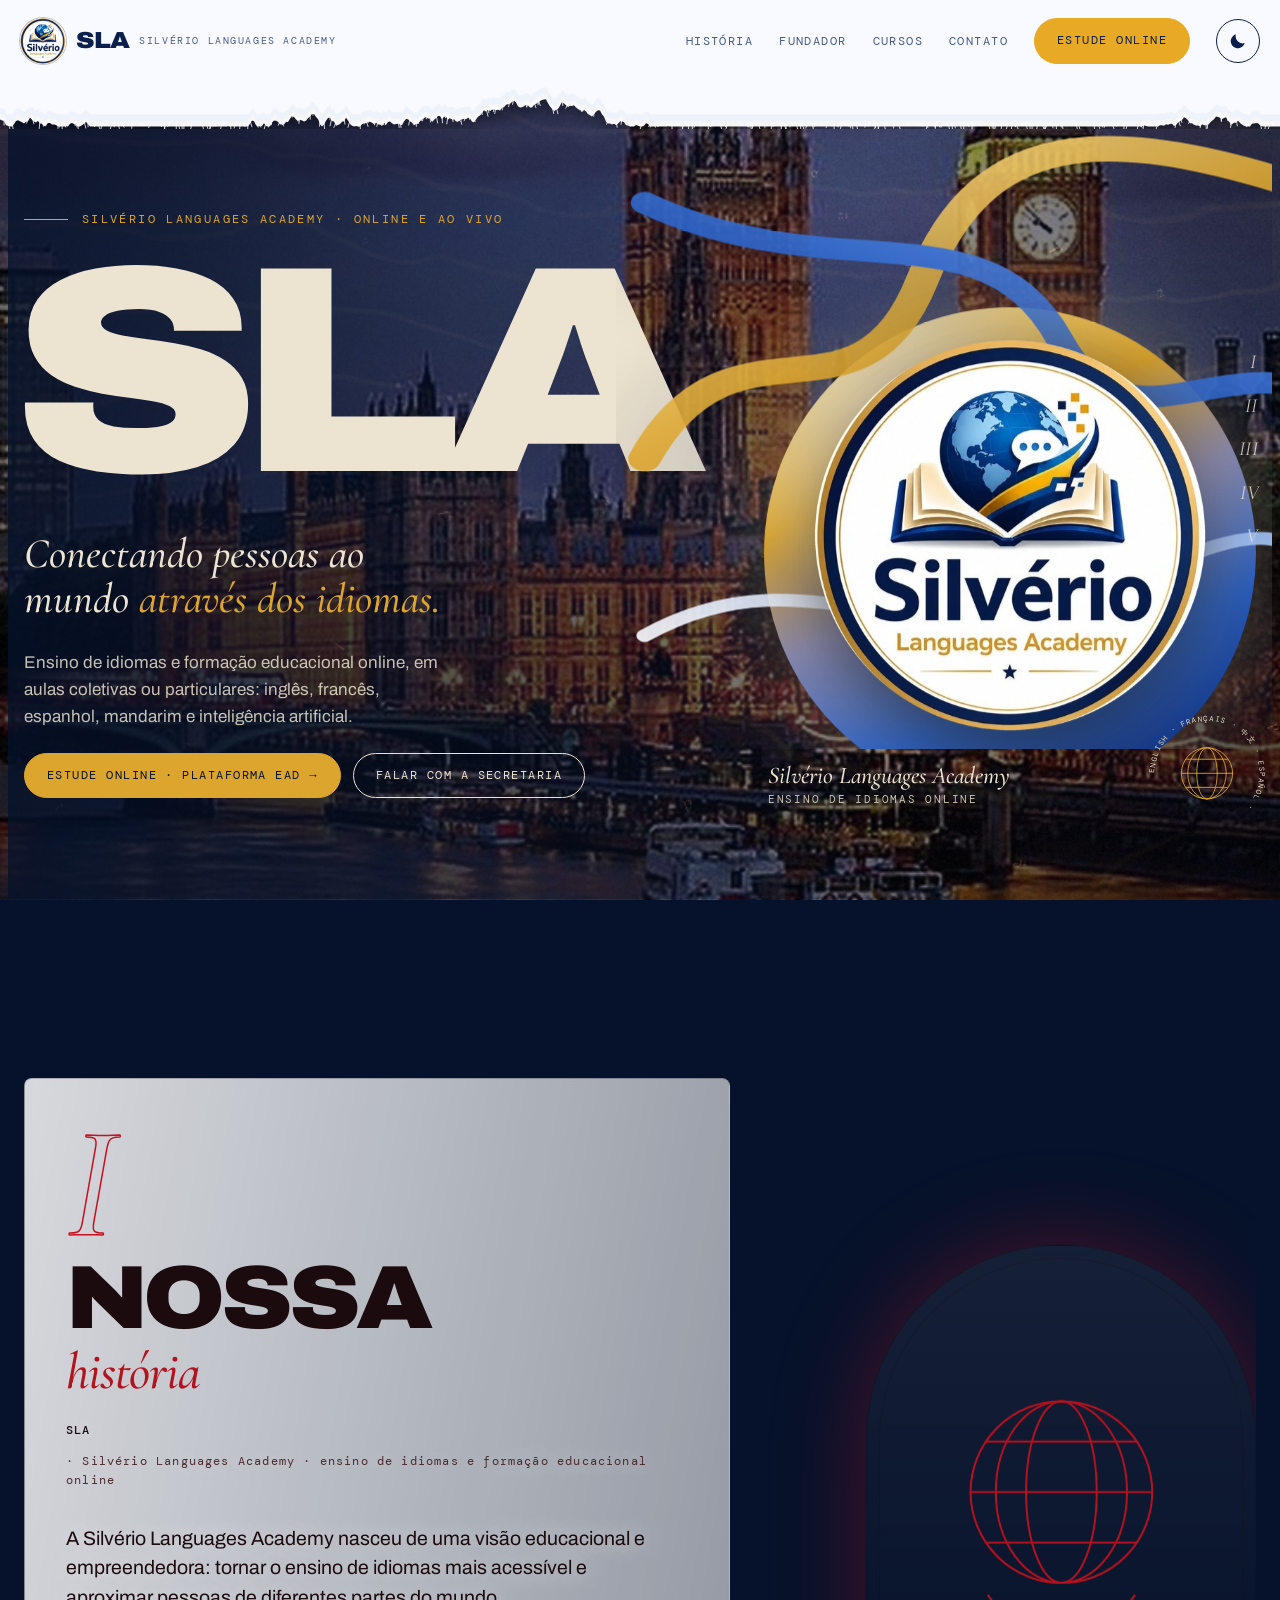
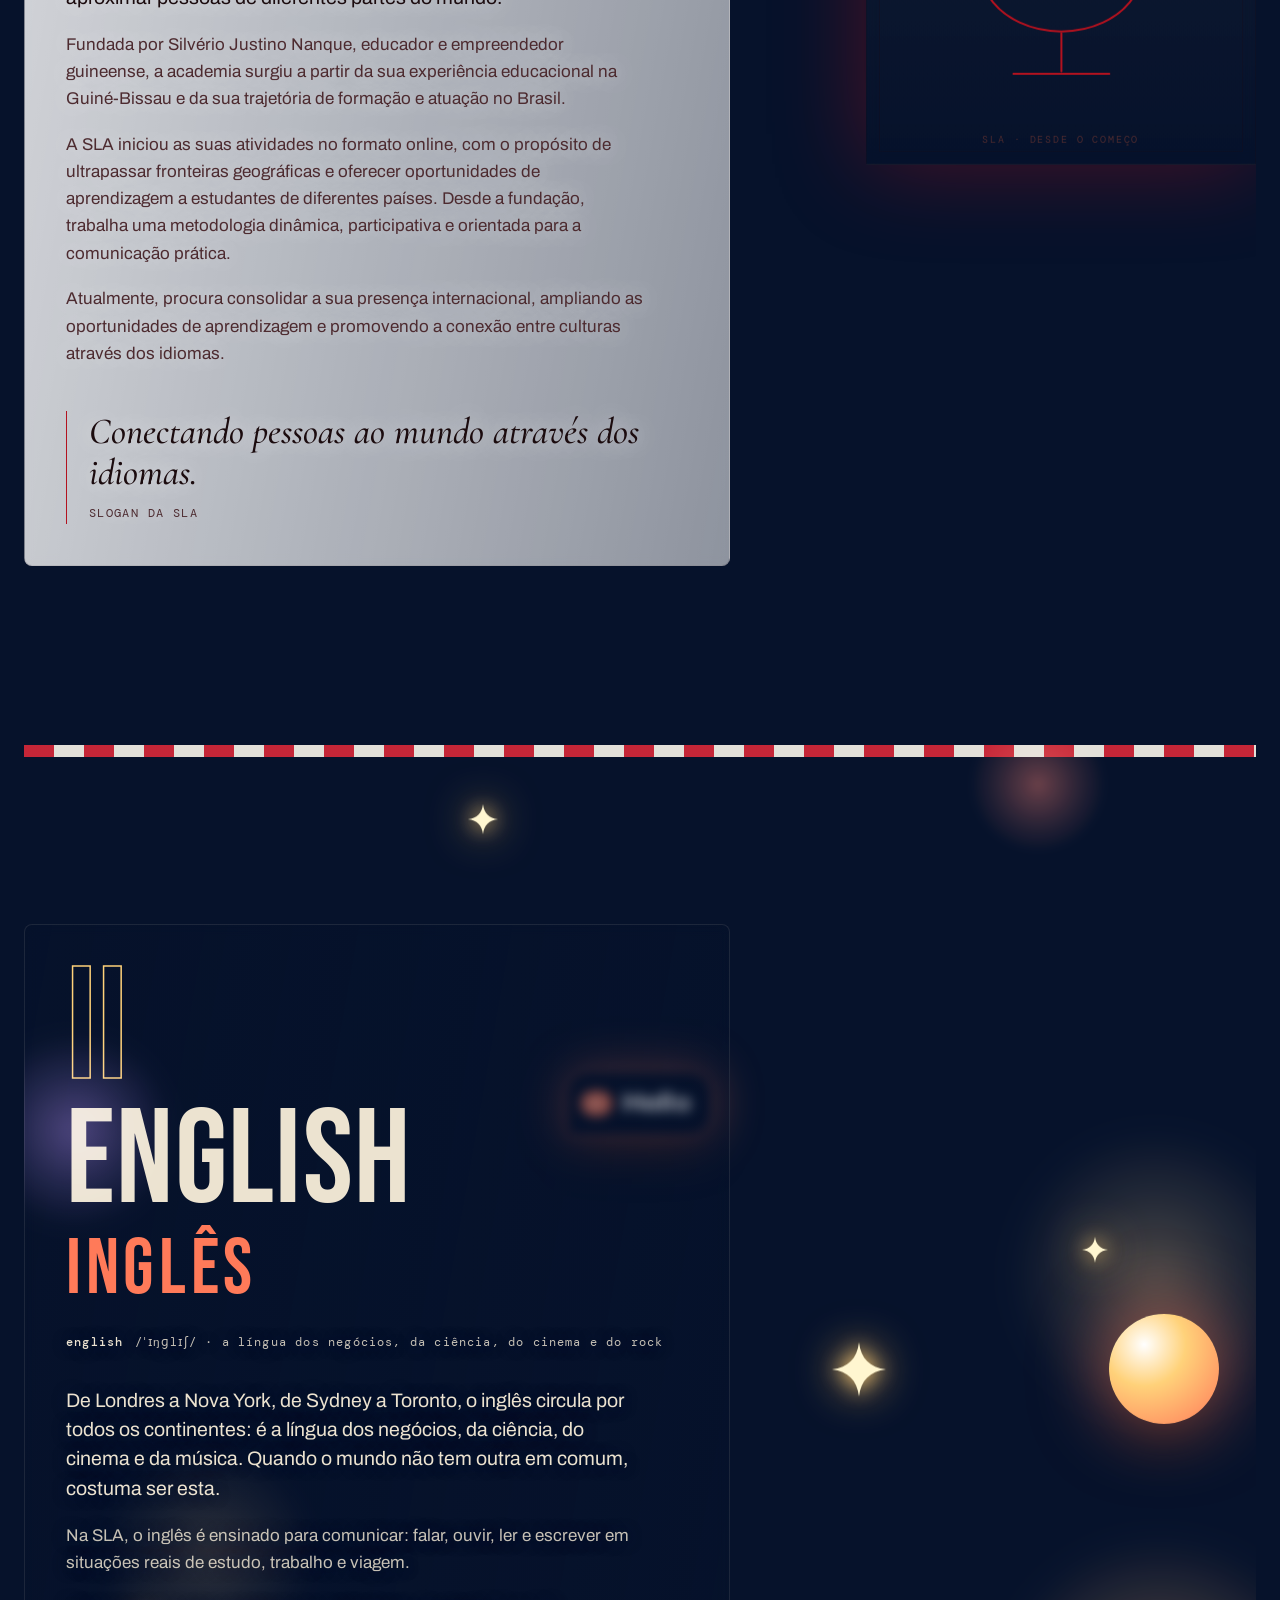
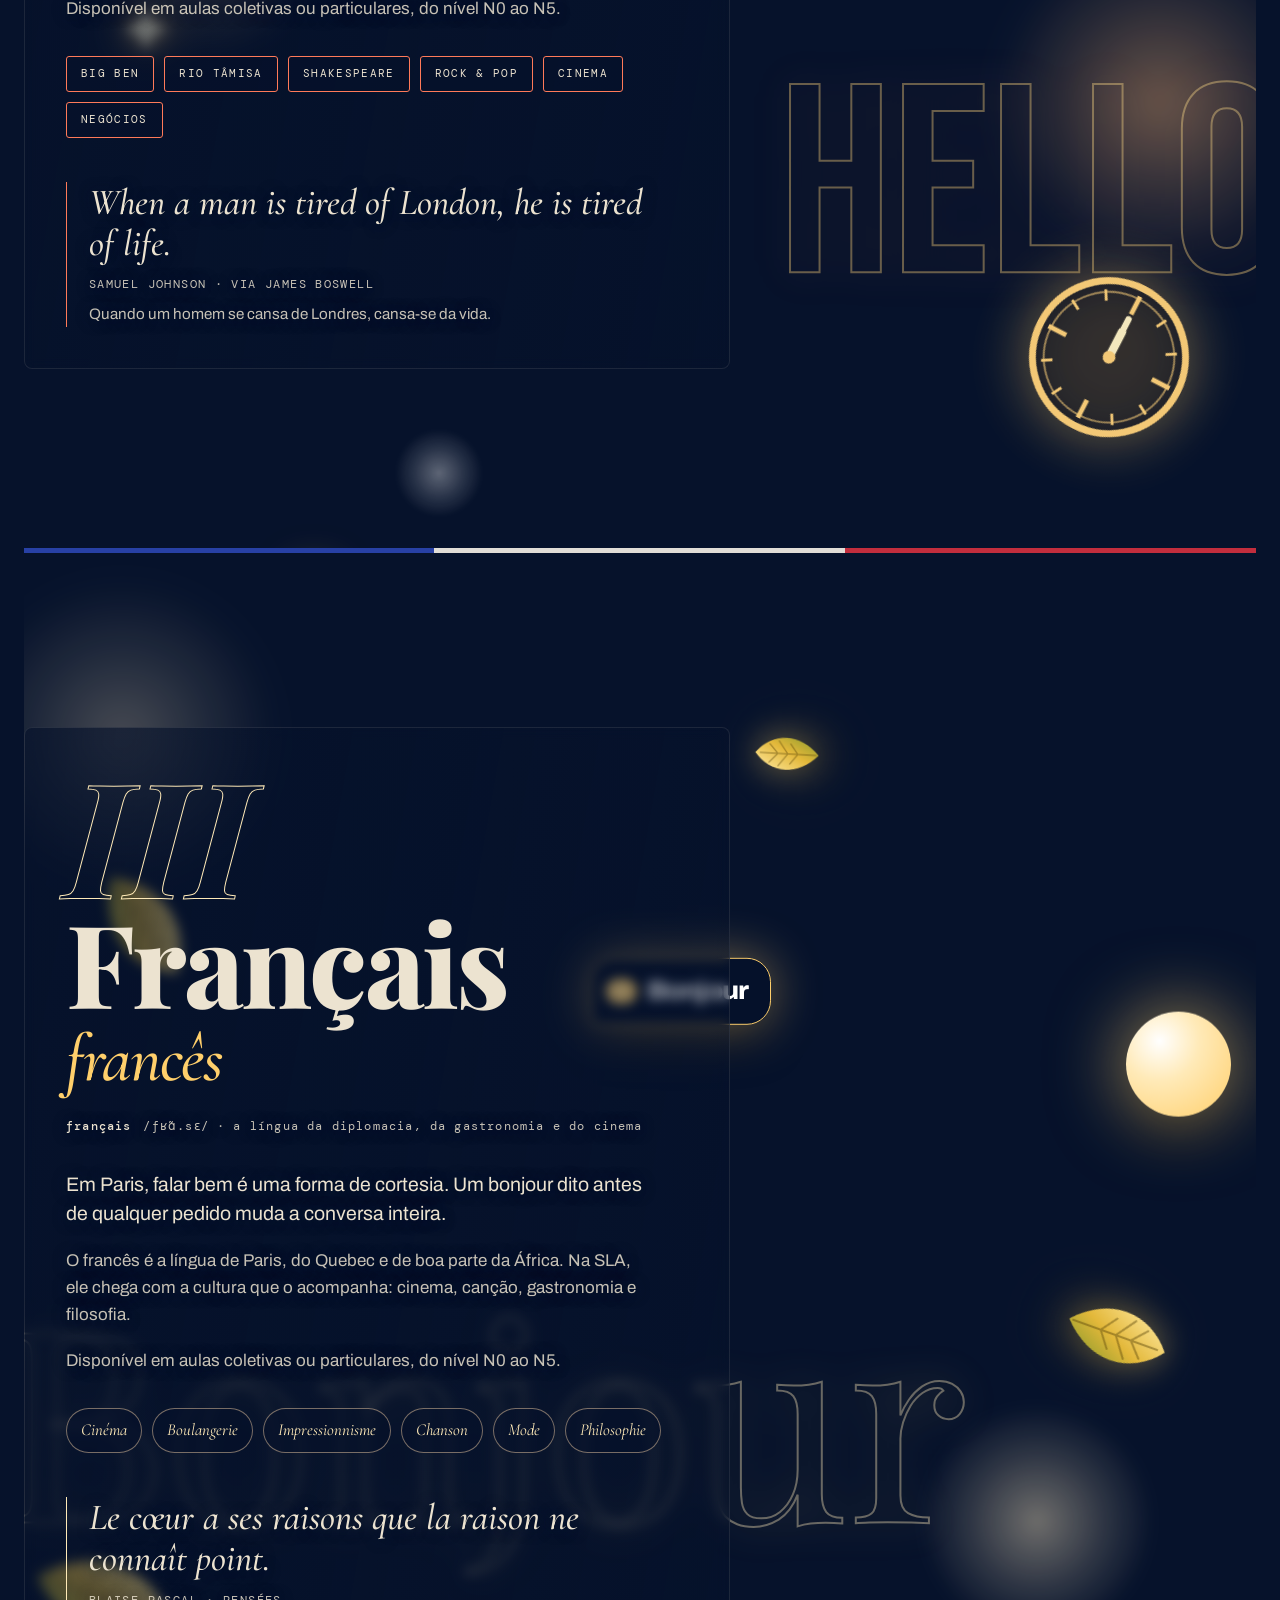
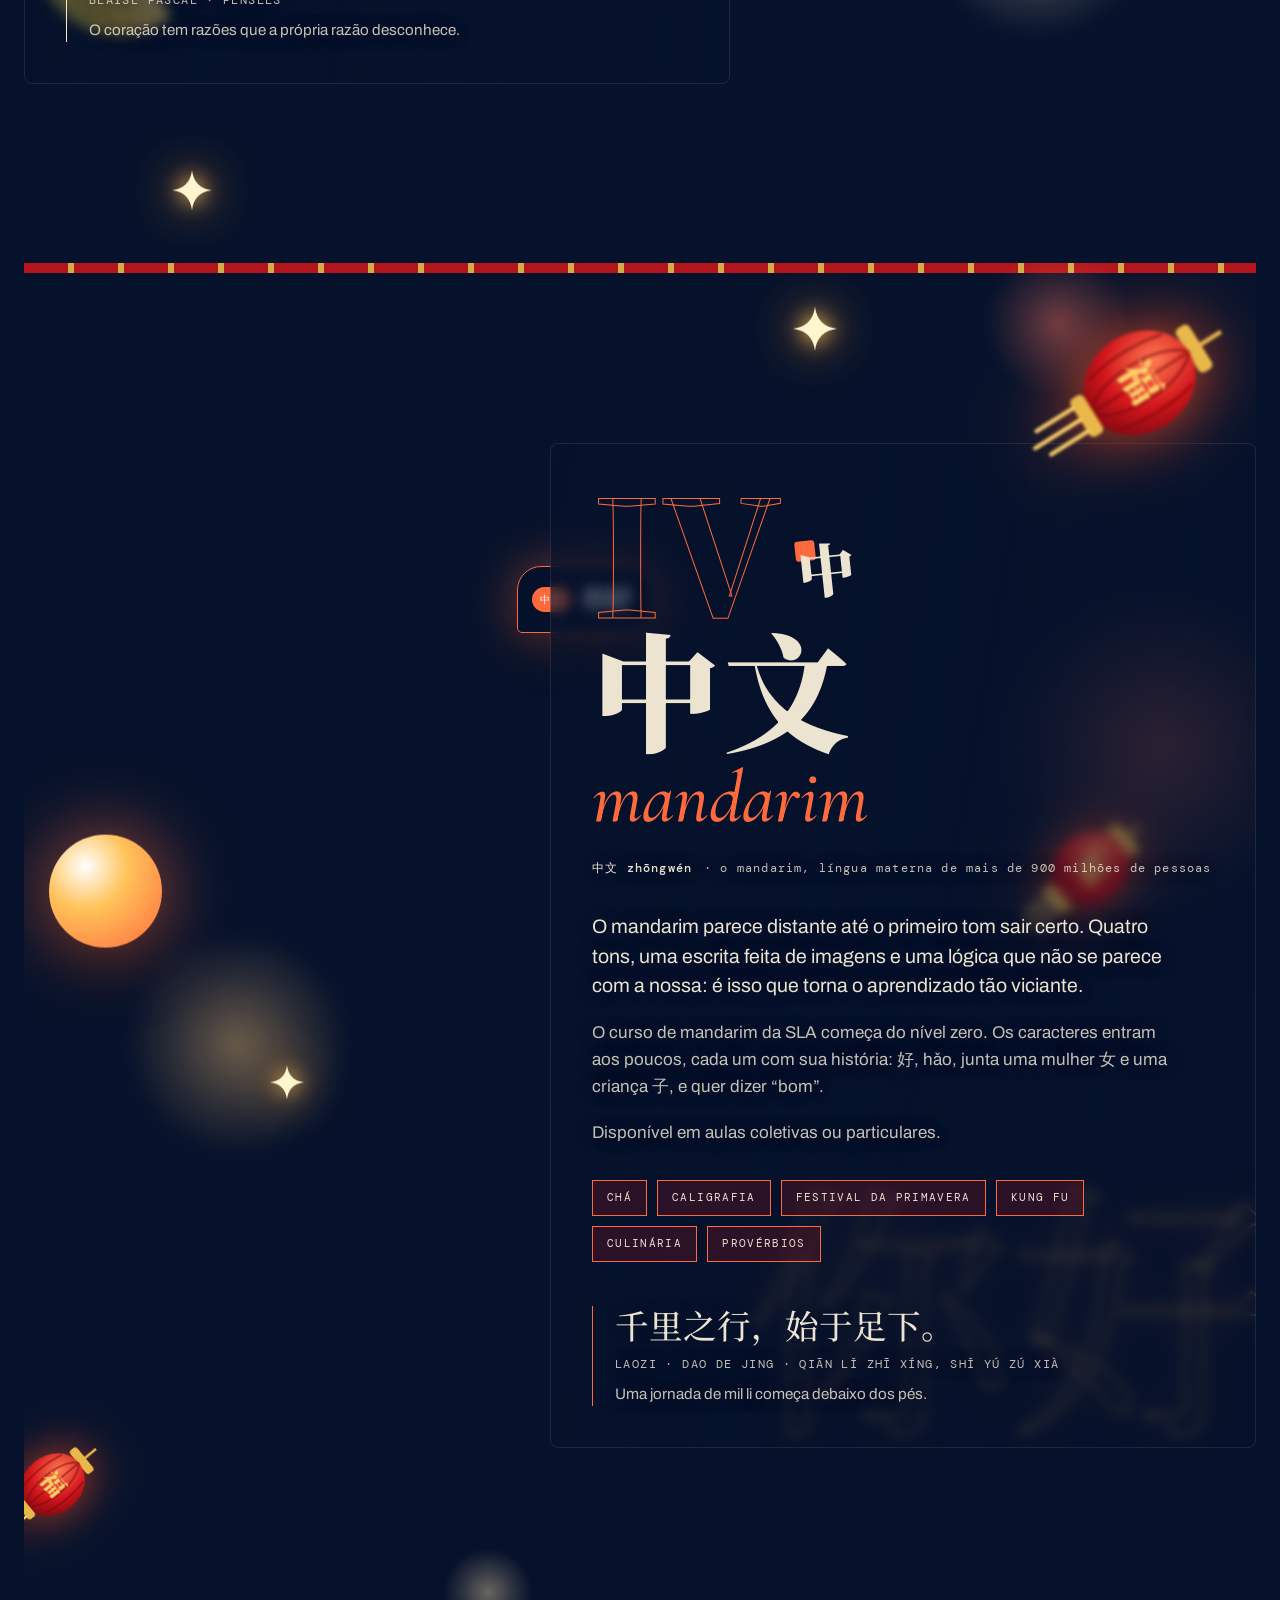
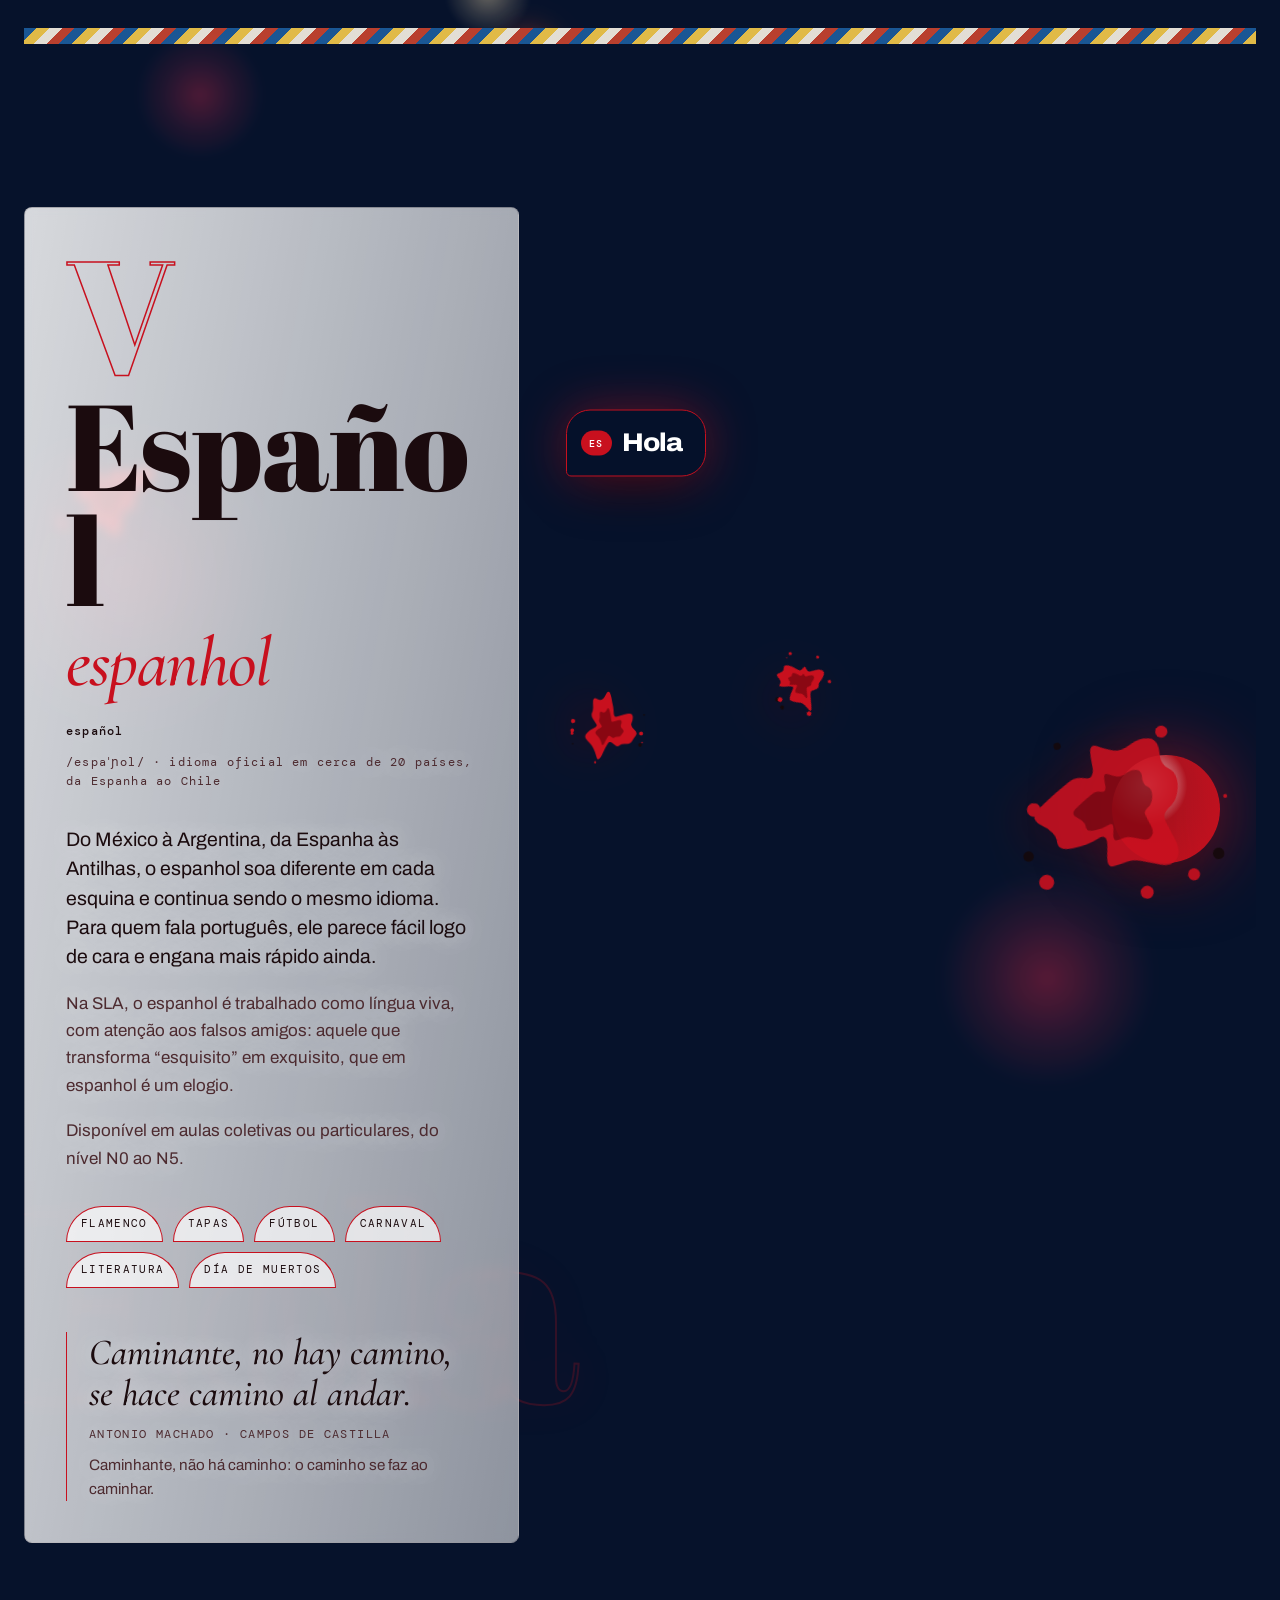
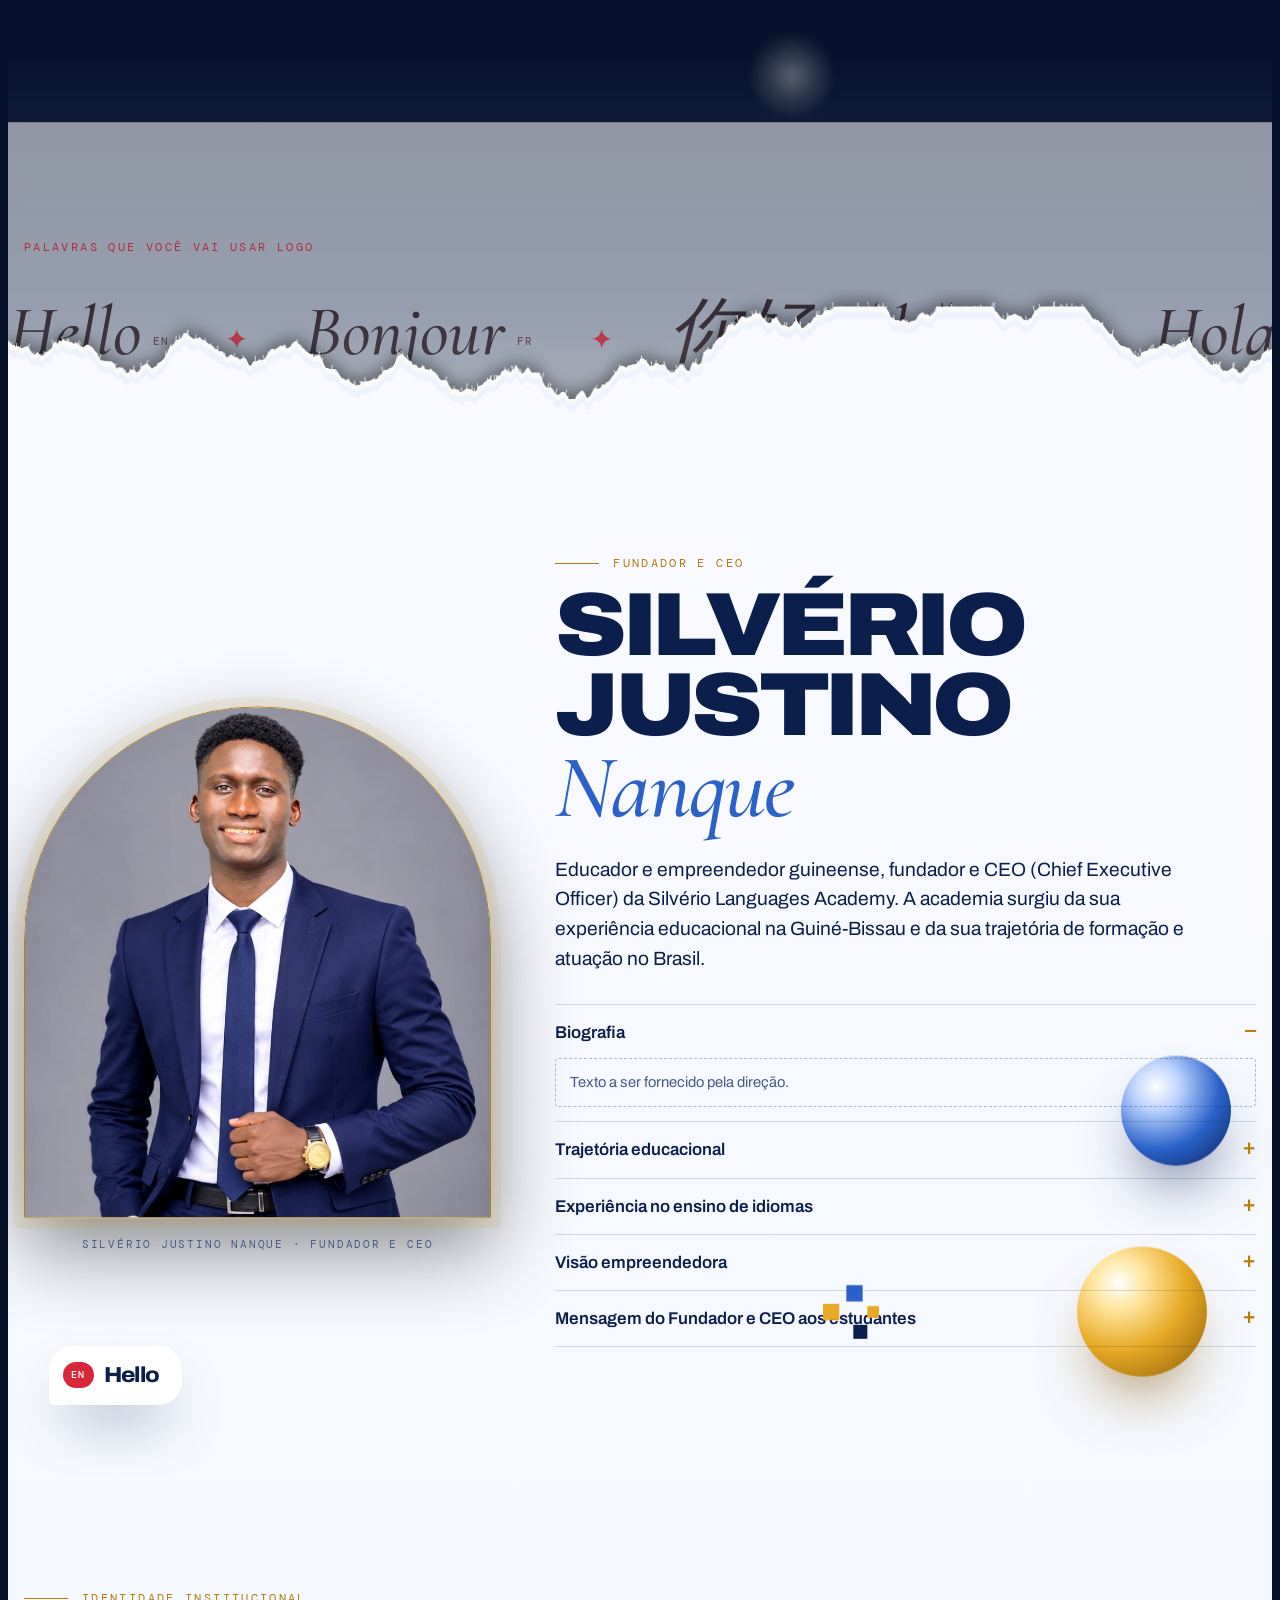
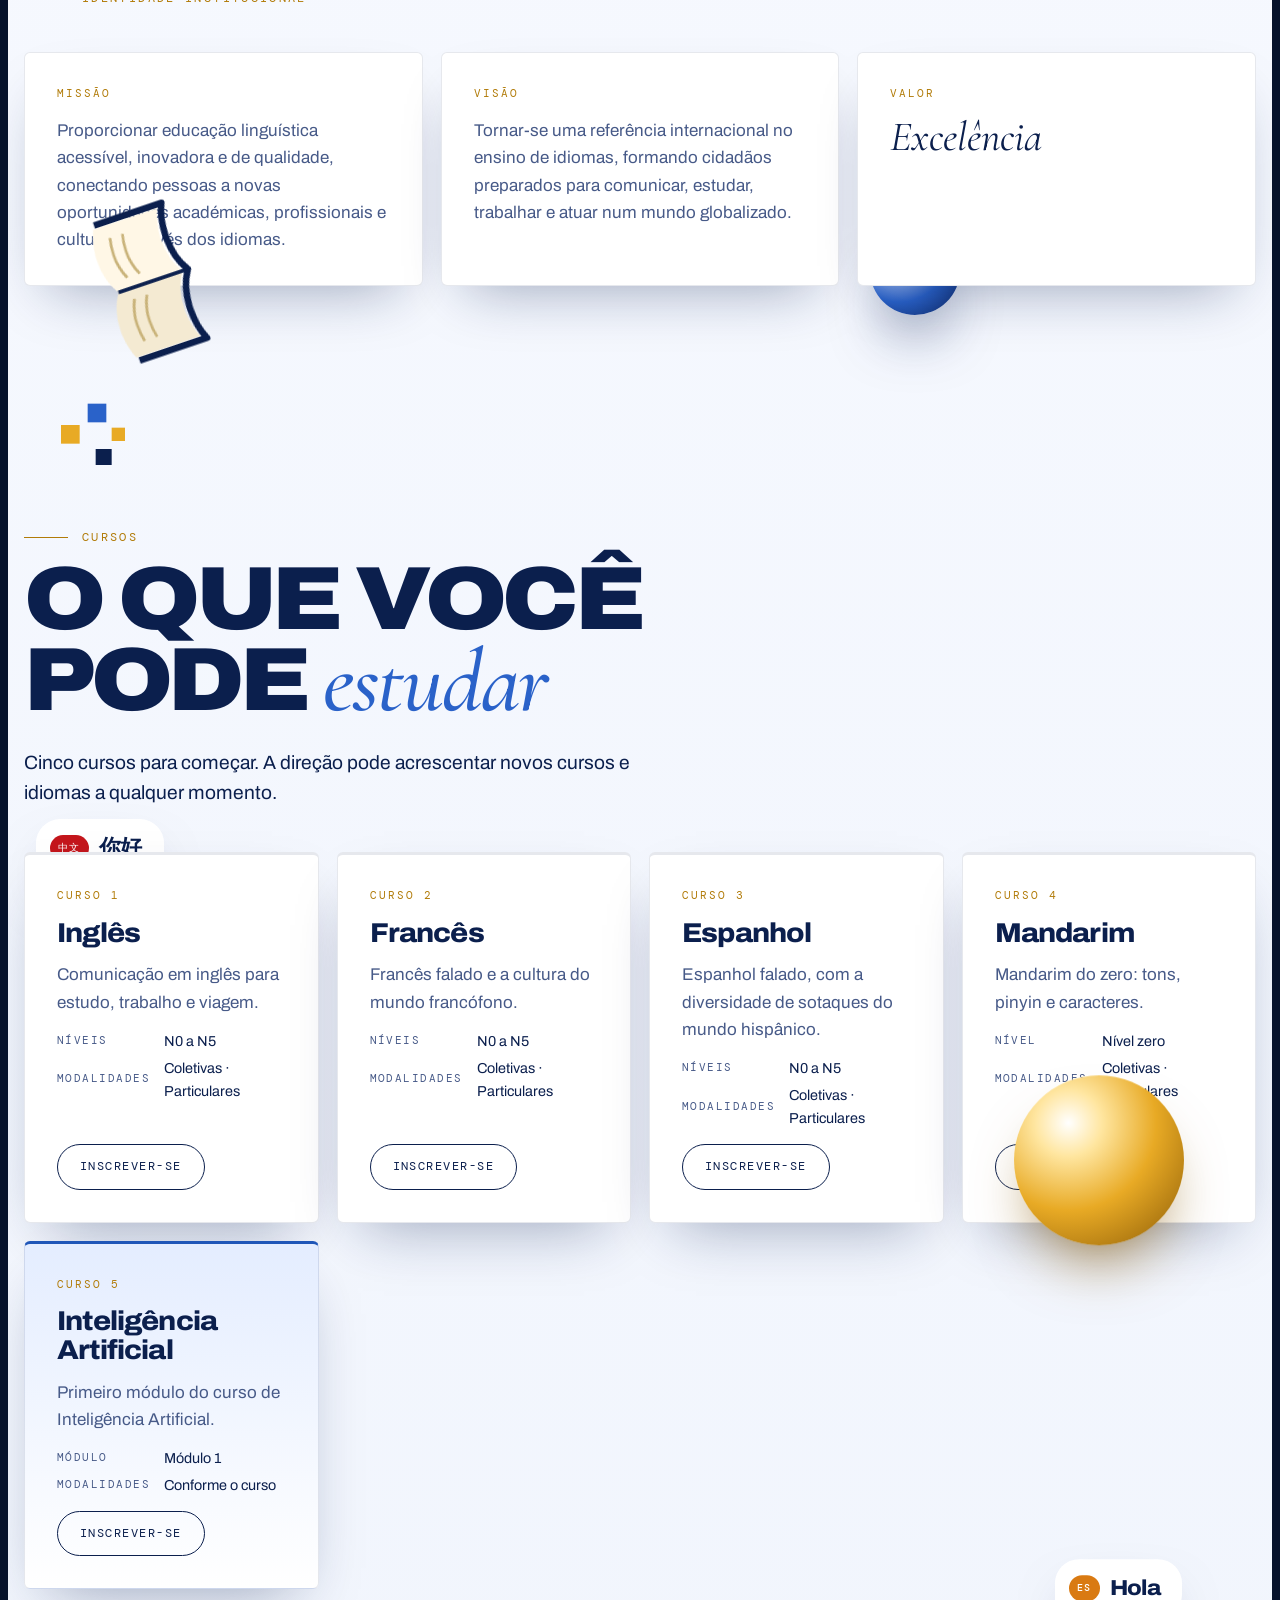
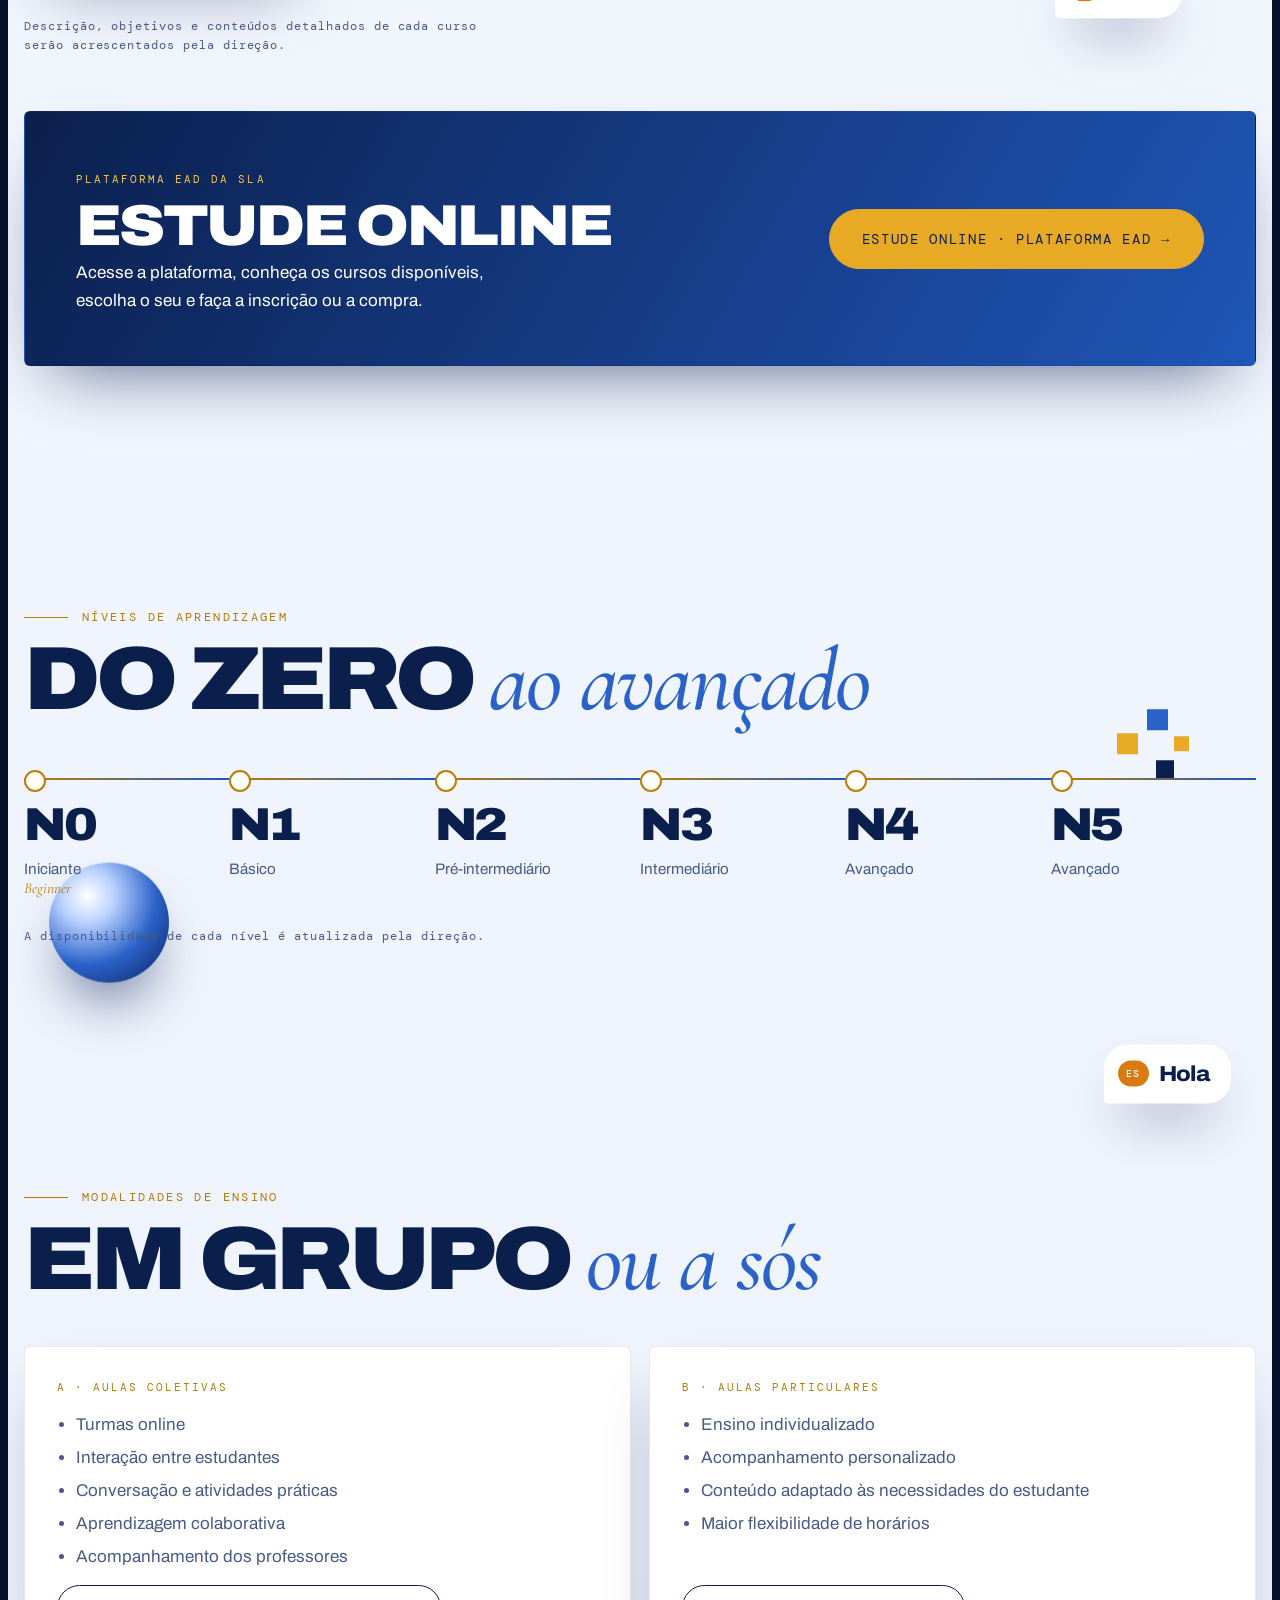
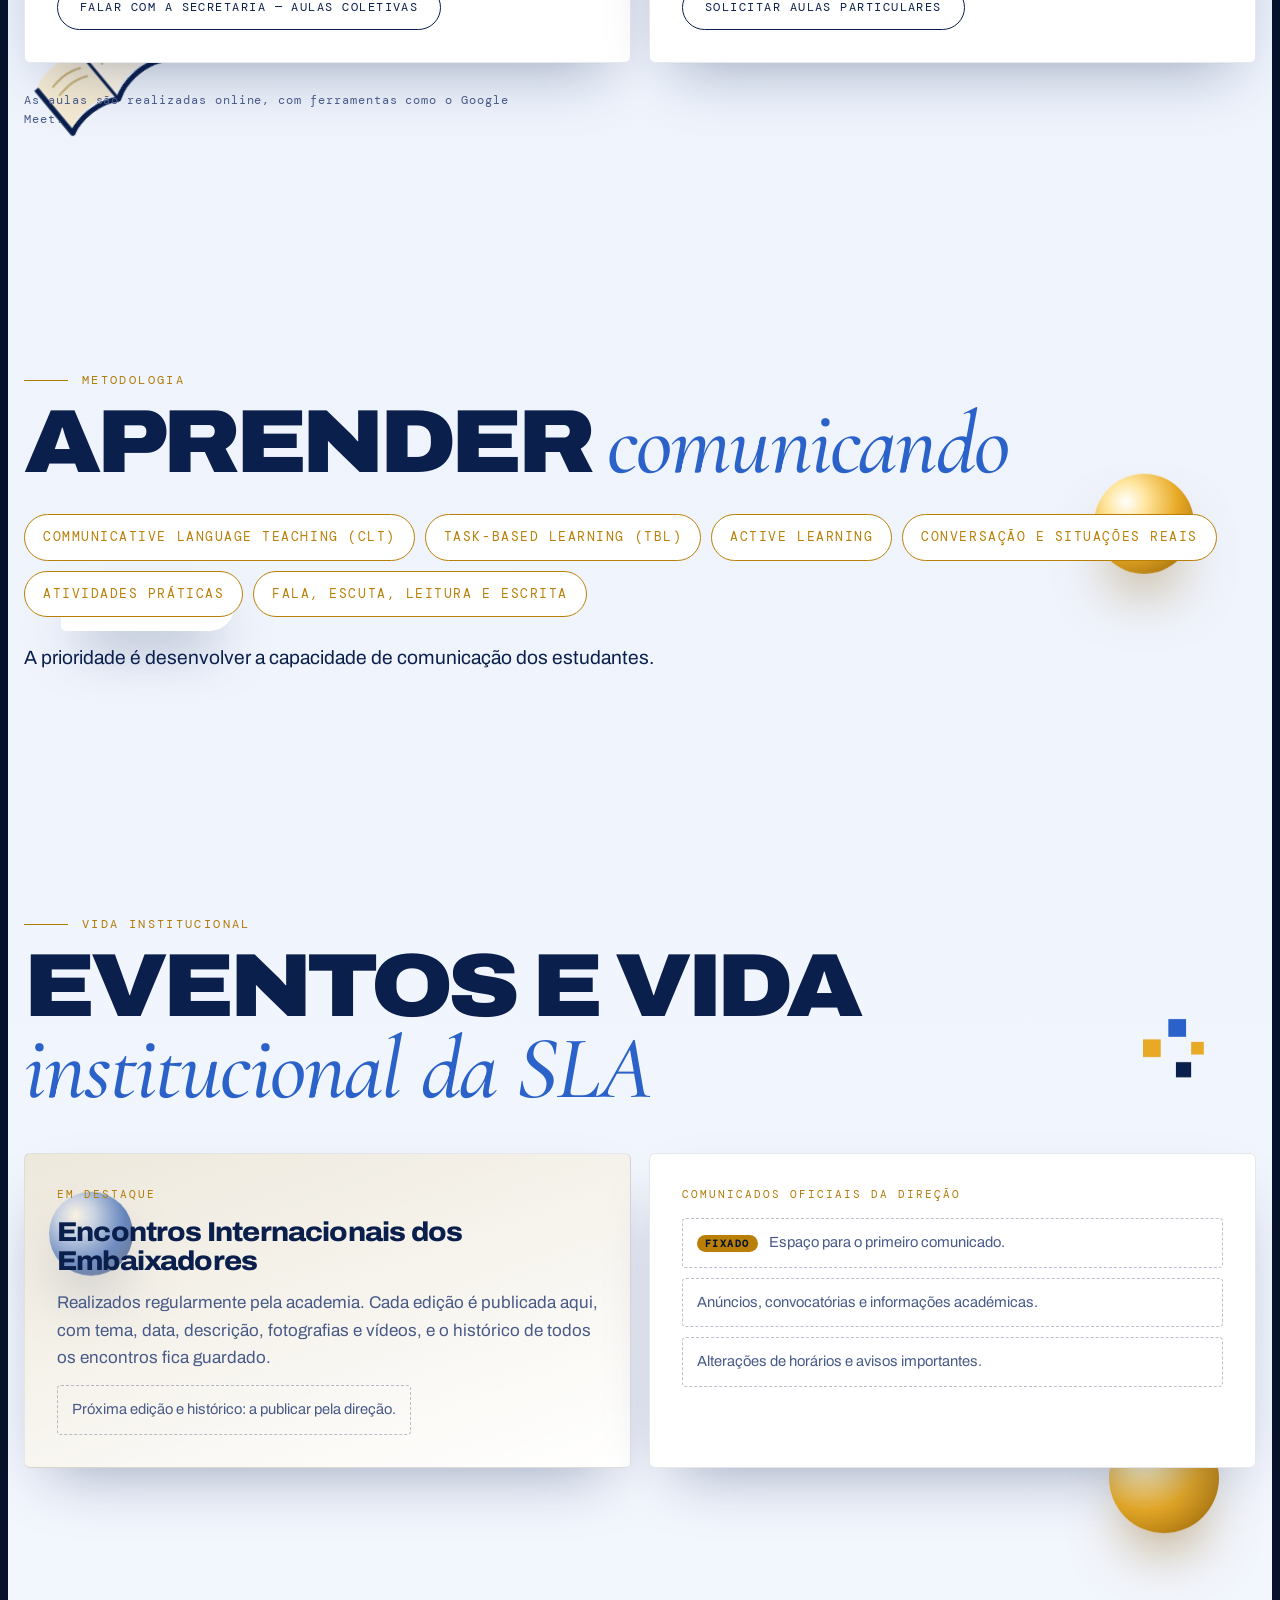
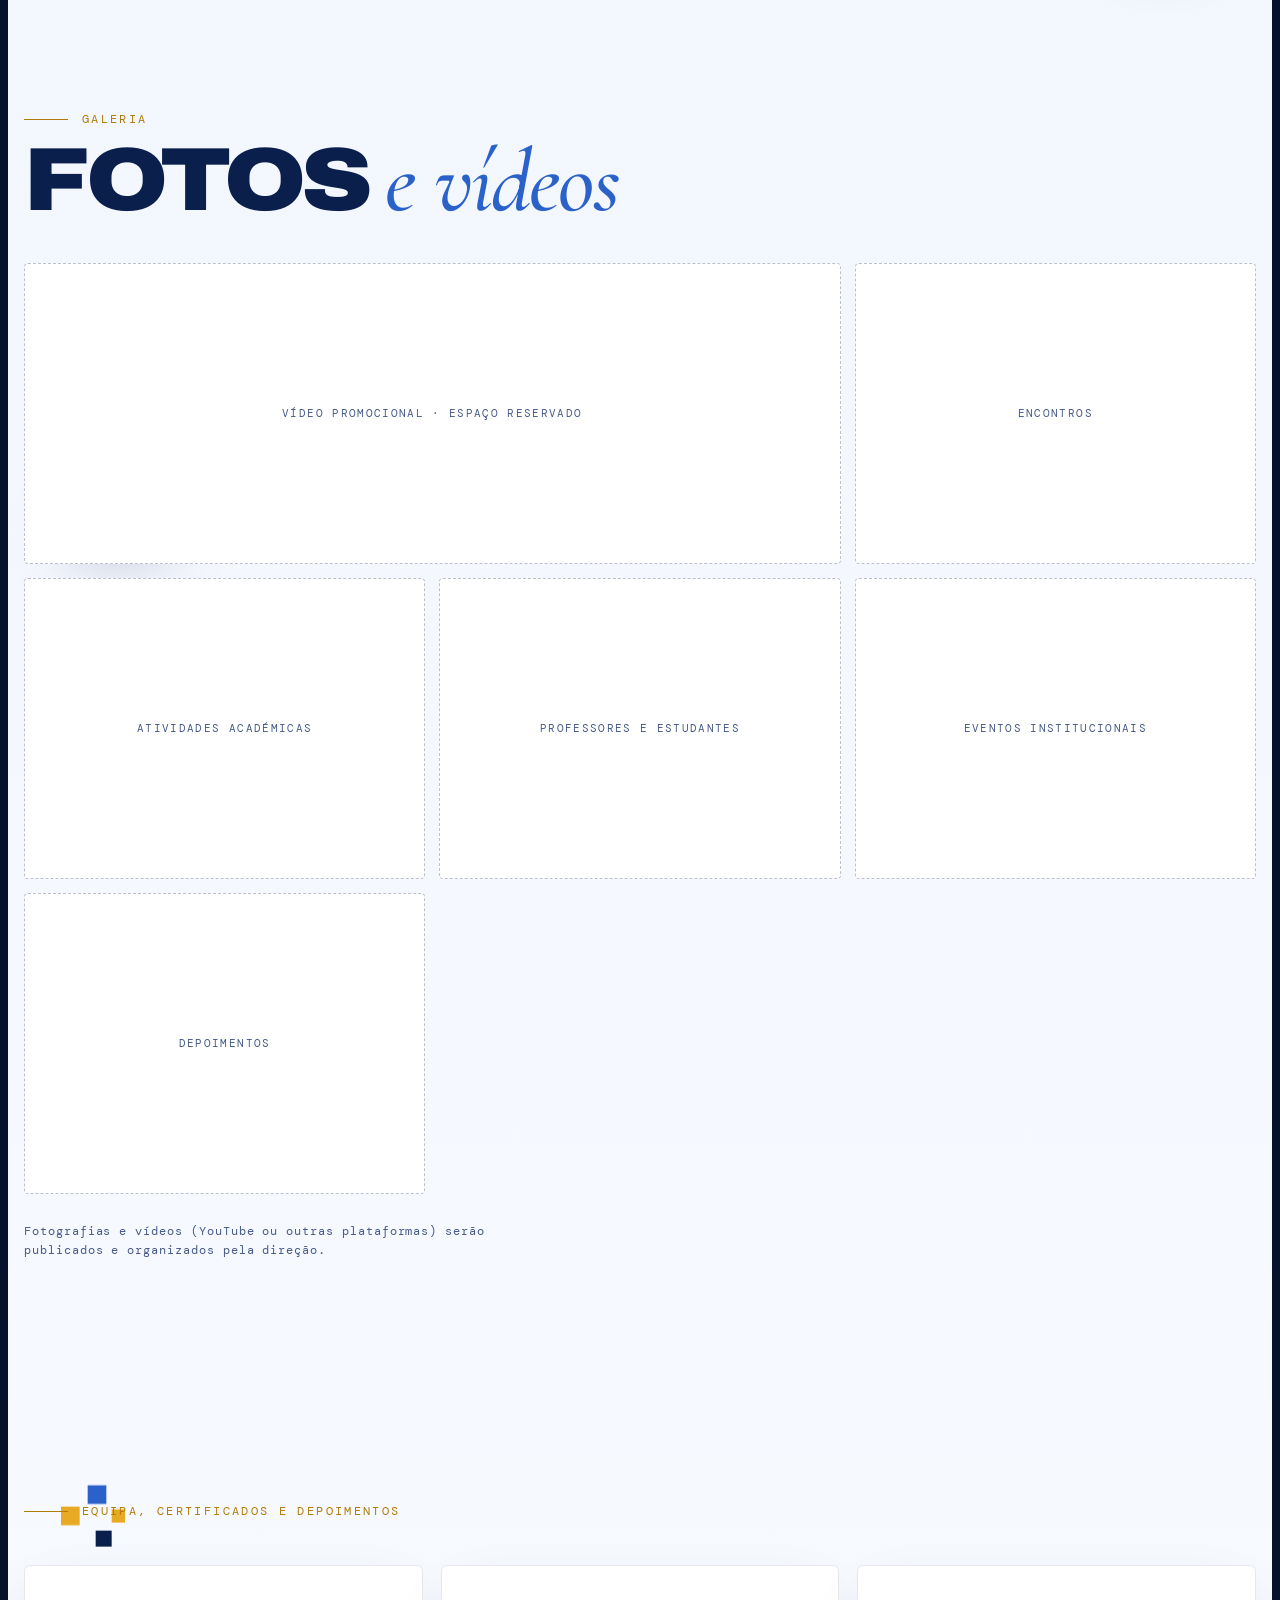
==== commit ebb8614d: "atualização da página principal" ====
--- a/index.html
+++ b/index.html
@@ -85,12 +85,11 @@
             <g class="rb b"><path d="M108 58C90 30 70 66 58 38S22 28 -8 10" stroke="url(#rg2)" stroke-width="4.4"/></g>
             <g class="rb c"><path d="M-8 98C20 78 38 108 68 88S96 82 108 100" stroke="url(#rg3)" stroke-width="2.6"/></g>
           </svg>
-          <div class="cutbox" data-px=".04" data-mx="5">
-            <img class="cut" src="img/ceo_cut.webp" alt="Silvério Justino Nanque, fundador e CEO da Silvério Languages Academy" width="860" height="983">
-            <canvas id="ascii" role="img" aria-label="Retrato de Silvério Justino Nanque desenhado em ASCII art"></canvas>
+          <div class="logobox" data-px=".04" data-mx="5">
+            <img class="logo-hero" src="img/logo-hero.webp" alt="Logotipo da Silvério Languages Academy" width="560" height="560" decoding="async">
           </div>
         </div>
-        <figcaption><b>Silvério Justino Nanque</b><span>Fundador e CEO</span></figcaption>
+        <figcaption><b>Silvério Languages Academy</b><span>Ensino de idiomas online</span></figcaption>
         <div class="badge" data-px="-.22" aria-hidden="true">
           <svg viewBox="0 0 200 200">
             <defs><path id="circ" d="M100,100 m-82,0 a82,82 0 1,1 164,0 a82,82 0 1,1 -164,0"/></defs>
@@ -484,11 +483,10 @@
 <script src="js/04-reveal.js" defer></script>
 <script src="js/05-content.js" defer></script>
 <script src="js/06-form.js" defer></script>
-<script src="js/07-ascii-portrait.js" defer></script>
-<script src="js/08-paper-edges.js" defer></script>
-<script src="js/09-theme.js" defer></script>
-<script src="js/10-parallax.js" defer></script>
-<script src="js/11-shaders.js" defer></script>
-<script src="js/12-webgl-stage.js" defer></script>
+<script src="js/07-paper-edges.js" defer></script>
+<script src="js/08-theme.js" defer></script>
+<script src="js/09-parallax.js" defer></script>
+<script src="js/10-shaders.js" defer></script>
+<script src="js/11-webgl-stage.js" defer></script>
 </body>
 </html>
--- a/css/03-hero.css
+++ b/css/03-hero.css
@@ -32,7 +32,6 @@
 .director .frame::before{left:-1px;top:-1px;border-right:0;border-bottom:0}
 .director .frame::after{right:-1px;bottom:-1px;border-left:0;border-top:0}
 .director .tag{position:absolute;left:14px;top:-9px;padding:0 8px;background:var(--ink);font-family:var(--mono);font-size:.62rem;letter-spacing:.2em;text-transform:uppercase;color:var(--gold);z-index:1}
-#ascii{position:absolute;inset:0;width:100%;height:100%;display:block;cursor:crosshair}
 .stage{position:relative;width:100%;aspect-ratio:1/1.14;clip-path:inset(-40% -30% 0 -30%)}
 .disc{position:absolute;left:0;bottom:-9%;width:100%;aspect-ratio:1;border-radius:50%;
   background:
@@ -44,11 +43,11 @@
 .rb{transform-box:fill-box;transform-origin:50% 50%;animation:sway 9s ease-in-out infinite}
 .rb.b{animation-delay:-3s;animation-duration:11s}.rb.c{animation-delay:-6s;animation-duration:13s}
 @keyframes sway{50%{transform:translate(1.5%,-3%) rotate(1.2deg)}}
-.cutbox{position:absolute;left:1%;bottom:0;width:98%;aspect-ratio:860/983}
-.cut{display:block;width:100%;height:auto;filter:drop-shadow(0 18px 30px rgba(6,18,43,.45));transition:opacity 1.3s ease}
-.js .cut:not(.on){opacity:0}
+.logobox{position:absolute;left:10%;bottom:3%;width:80%;aspect-ratio:1}
+.logo-hero{display:block;width:100%;height:auto;border-radius:50%;filter:drop-shadow(0 22px 34px rgba(6,18,43,.55)) drop-shadow(0 0 40px rgba(219,165,46,.25));animation:logofloat 8s ease-in-out infinite}
+@keyframes logofloat{50%{transform:translateY(-1.8%)}}
 @media(max-width:900px){.stage{clip-path:inset(-40% 0 0 0)}.ribbons{inset:-6% -4% 6% -4%;width:108%}}
-@media(prefers-reduced-motion:reduce){.rb{animation:none}}
+@media(prefers-reduced-motion:reduce){.rb,.logo-hero{animation:none}}
 .director figcaption{display:flex;flex-direction:column;gap:2px;margin-top:14px;padding-left:4px}
 .director figcaption b{font-family:var(--serif);font-style:italic;font-weight:500;font-size:1.5rem;line-height:1.1}
 .director figcaption span{font-family:var(--mono);font-size:.68rem;letter-spacing:.16em;text-transform:uppercase;color:var(--mist)}
